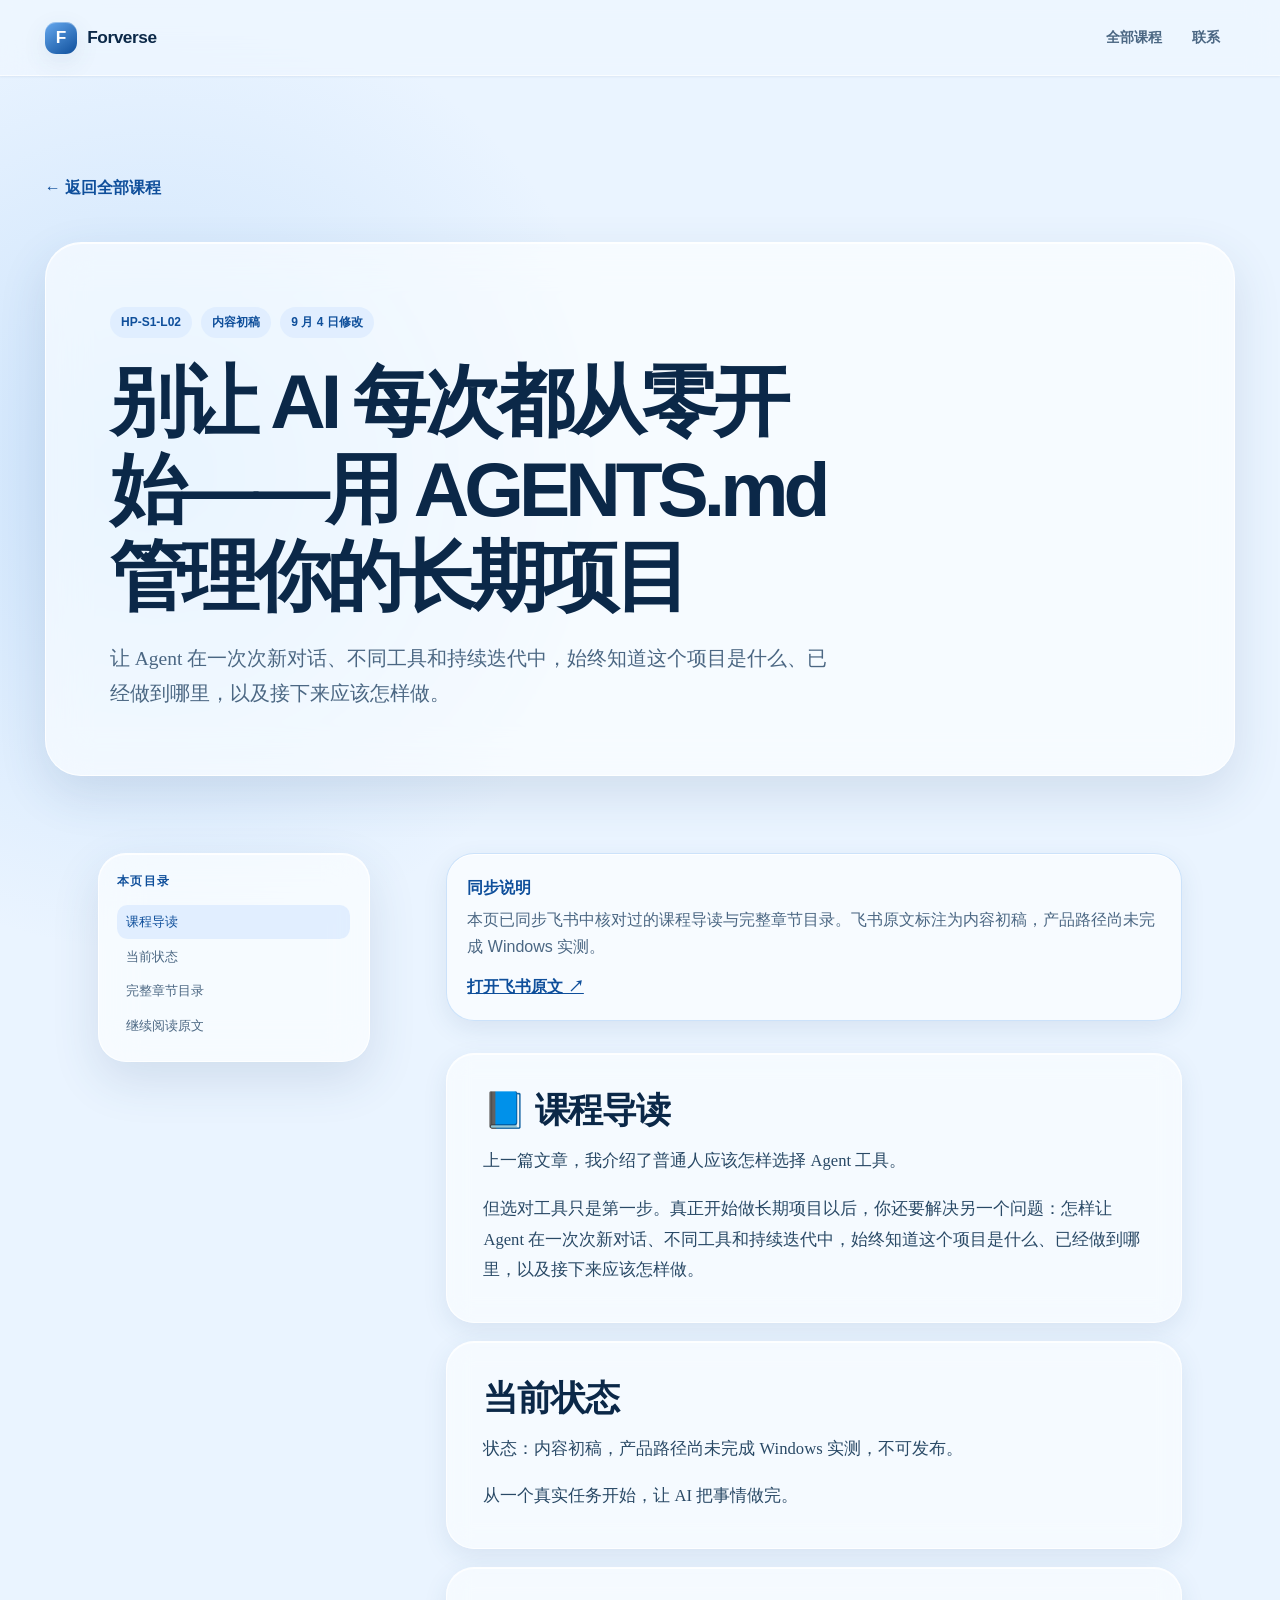
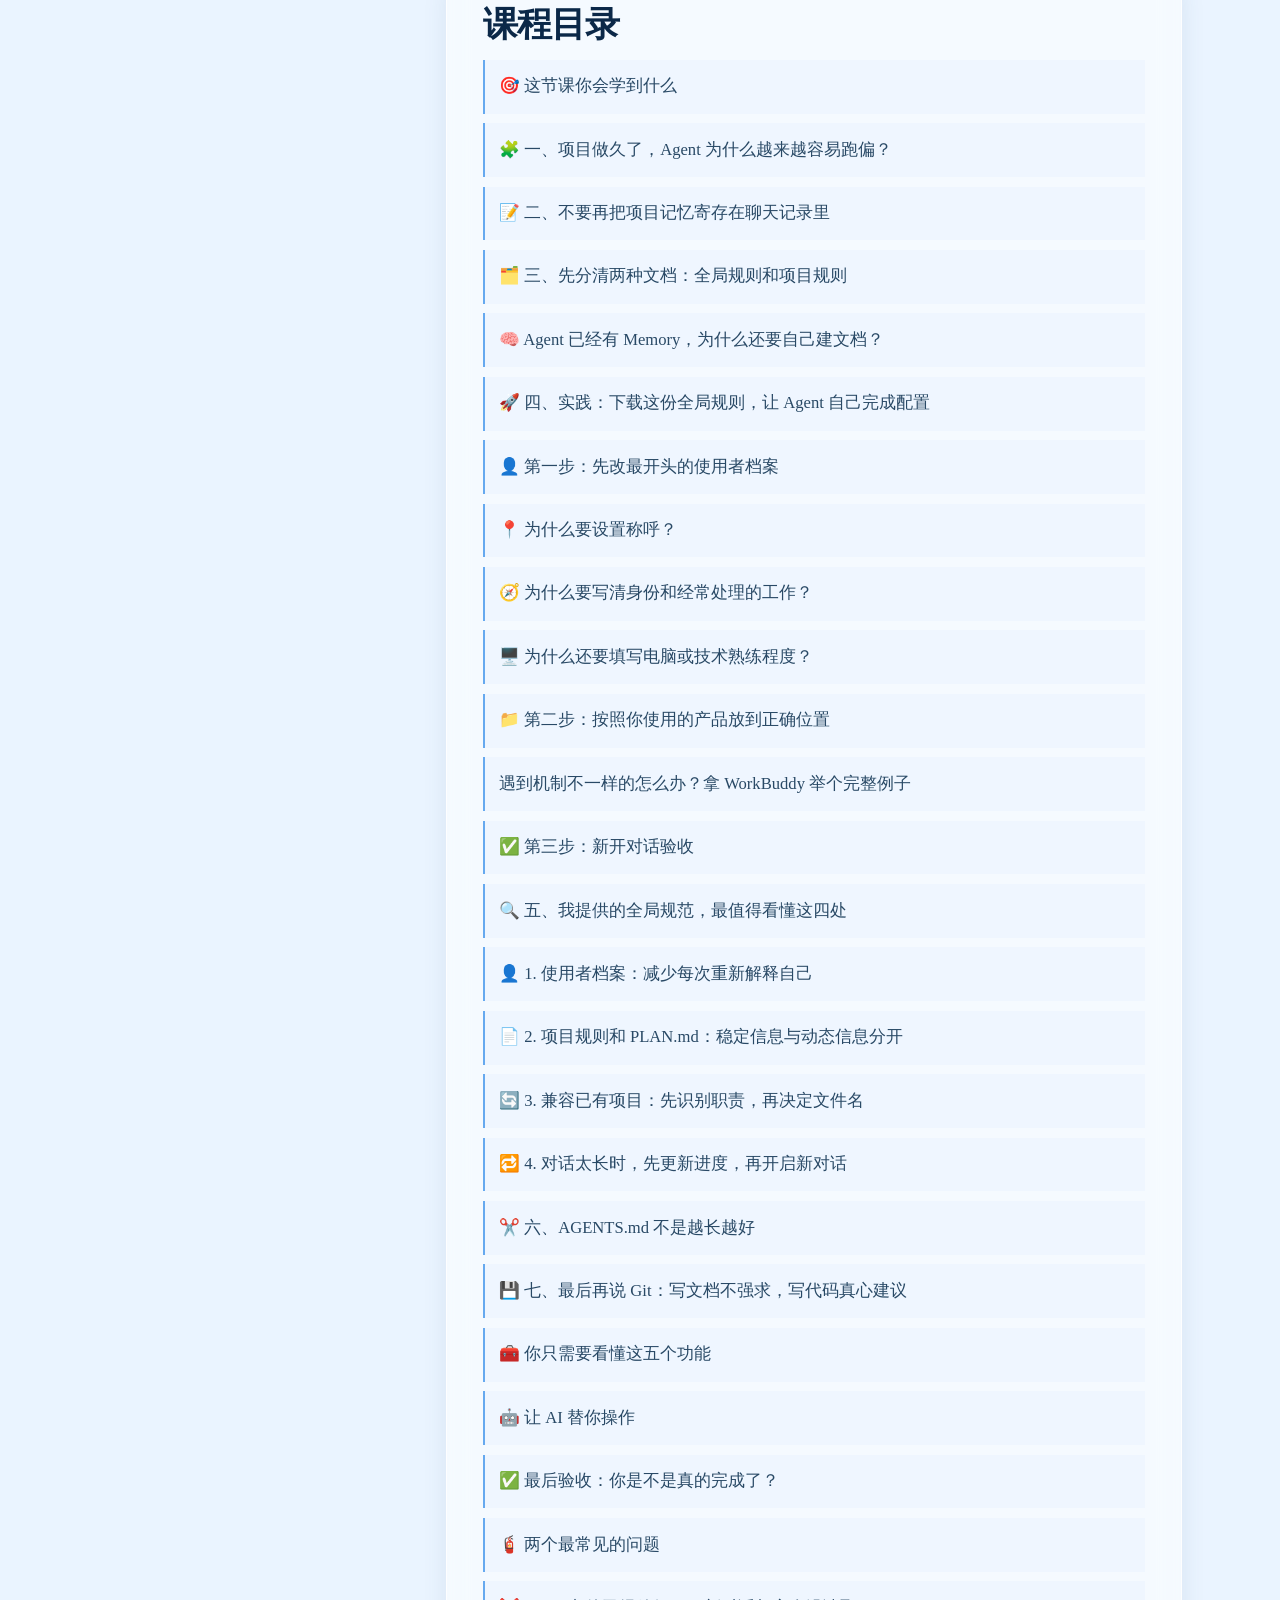
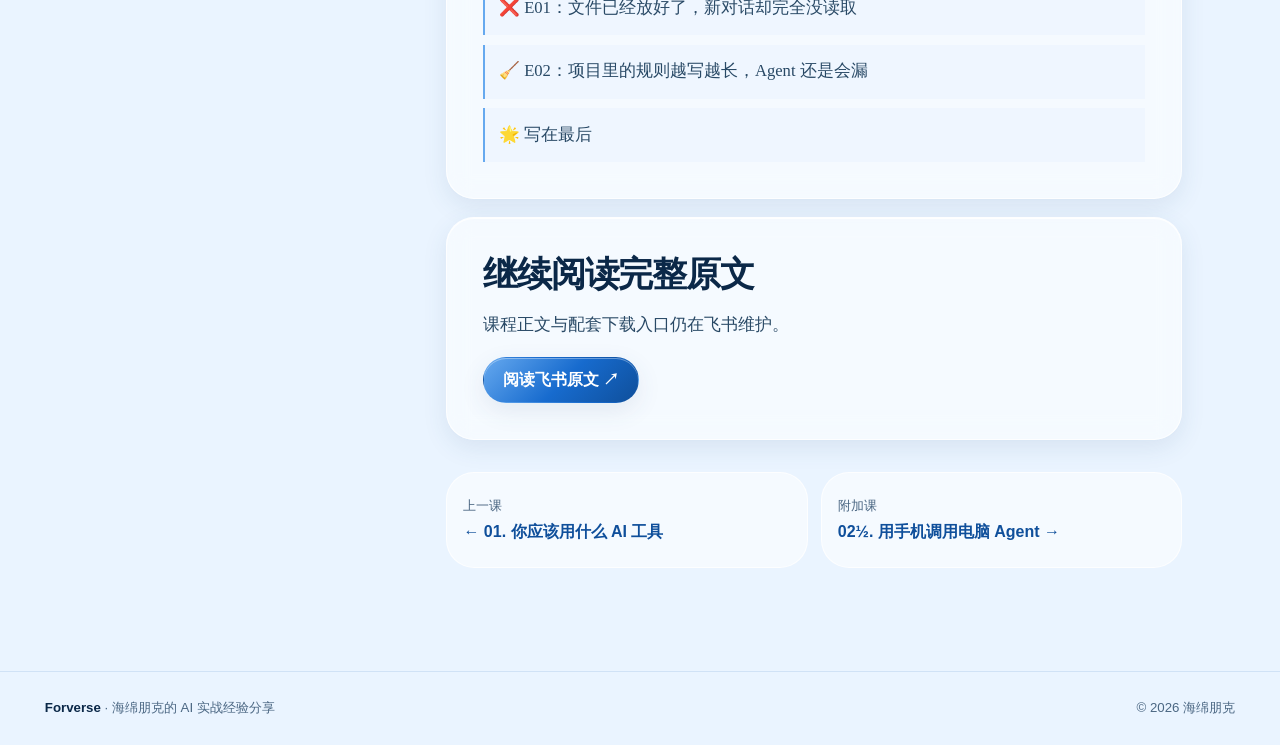
==== courses/agents-md-project-memory/index.html @ 3b6a7746 "feat: 同步课程封面与第03课完整正文" ====
<!doctype html>
<html lang="zh-CN">
  <head>
    <meta charset="UTF-8" />
    <meta name="viewport" content="width=device-width, initial-scale=1" />
    <meta name="theme-color" content="#eaf4ff" />
    <meta name="description" content="别让 AI 每次都从零开始——用 AGENTS.md 管理你的长期项目。" />
    <title>02. 用 AGENTS.md 管理长期项目｜Forverse</title>
    <link rel="icon" href="../../favicon.svg" type="image/svg+xml" />
    <link rel="stylesheet" href="../../css/style.css" />
    <script src="../../js/course.js" defer></script>
  </head>
  <body class="course-page">
    <a class="skip-link" href="#course-content">跳转到课程正文</a>
    <header class="site-header is-scrolled"><div class="container nav-shell"><a class="brand" href="../../#intro" aria-label="返回 Forverse 首页"><span class="brand-mark" aria-hidden="true">F</span><span>Forverse</span></a><nav aria-label="课程导航"><ul class="nav-list"><li><a href="../../#courses">全部课程</a></li><li><a href="../../#contact">联系</a></li></ul></nav></div></header>
    <main id="course-content">
      <header class="course-header"><div class="container"><a class="course-back" href="../../#courses">← 返回全部课程</a><div class="course-hero glass-surface"><div class="course-meta"><span>HP-S1-L02</span><span>内容初稿</span><span>9 月 4 日修改</span></div><h1>别让 AI 每次都从零开始——用 AGENTS.md 管理你的长期项目</h1><p>让 Agent 在一次次新对话、不同工具和持续迭代中，始终知道这个项目是什么、已经做到哪里，以及接下来应该怎样做。</p></div></div></header>
      <div class="container course-layout">
        <aside class="course-toc glass-surface" data-course-toc aria-label="本页目录"><p class="toc-label">本页目录</p><ol><li><a href="#overview">课程导读</a></li><li><a href="#status">当前状态</a></li><li><a href="#syllabus">完整章节目录</a></li><li><a href="#source">继续阅读原文</a></li></ol></aside>
        <article class="course-article">
          <details class="mobile-toc glass-surface" data-course-toc><summary>展开本页目录</summary><ol><li><a href="#overview">课程导读</a></li><li><a href="#status">当前状态</a></li><li><a href="#syllabus">完整章节目录</a></li><li><a href="#source">继续阅读原文</a></li></ol></details>
          <div class="sync-note"><strong>同步说明</strong><p>本页已同步飞书中核对过的课程导读与完整章节目录。飞书原文标注为内容初稿，产品路径尚未完成 Windows 实测。</p><a href="https://mcnj84082pxc.feishu.cn/wiki/SwZawpubzi7fAykvAiUc7e0Zn8g" target="_blank" rel="noopener noreferrer">打开飞书原文 ↗</a></div>
          <section class="course-section" id="overview" data-course-section><h2>📘 课程导读</h2><p>上一篇文章，我介绍了普通人应该怎样选择 Agent 工具。</p><p>但选对工具只是第一步。真正开始做长期项目以后，你还要解决另一个问题：怎样让 Agent 在一次次新对话、不同工具和持续迭代中，始终知道这个项目是什么、已经做到哪里，以及接下来应该怎样做。</p></section>
          <section class="course-section" id="status" data-course-section><h2>当前状态</h2><p>状态：内容初稿，产品路径尚未完成 Windows 实测，不可发布。</p><p>从一个真实任务开始，让 AI 把事情做完。</p></section>
          <section class="course-section" id="syllabus" data-course-section>
            <h2>课程目录</h2>
            <ol class="lesson-syllabus">
              <li>🎯 这节课你会学到什么</li><li>🧩 一、项目做久了，Agent 为什么越来越容易跑偏？</li><li>📝 二、不要再把项目记忆寄存在聊天记录里</li><li>🗂️ 三、先分清两种文档：全局规则和项目规则</li><li>🧠 Agent 已经有 Memory，为什么还要自己建文档？</li><li>🚀 四、实践：下载这份全局规则，让 Agent 自己完成配置</li><li>👤 第一步：先改最开头的使用者档案</li><li>📍 为什么要设置称呼？</li><li>🧭 为什么要写清身份和经常处理的工作？</li><li>🖥️ 为什么还要填写电脑或技术熟练程度？</li><li>📁 第二步：按照你使用的产品放到正确位置</li><li>遇到机制不一样的怎么办？拿 WorkBuddy 举个完整例子</li><li>✅ 第三步：新开对话验收</li><li>🔍 五、我提供的全局规范，最值得看懂这四处</li><li>👤 1. 使用者档案：减少每次重新解释自己</li><li>📄 2. 项目规则和 PLAN.md：稳定信息与动态信息分开</li><li>🔄 3. 兼容已有项目：先识别职责，再决定文件名</li><li>🔁 4. 对话太长时，先更新进度，再开启新对话</li><li>✂️ 六、AGENTS.md 不是越长越好</li><li>💾 七、最后再说 Git：写文档不强求，写代码真心建议</li><li>🧰 你只需要看懂这五个功能</li><li>🤖 让 AI 替你操作</li><li>✅ 最后验收：你是不是真的完成了？</li><li>🧯 两个最常见的问题</li><li>❌ E01：文件已经放好了，新对话却完全没读取</li><li>🧹 E02：项目里的规则越写越长，Agent 还是会漏</li><li>🌟 写在最后</li>
            </ol>
          </section>
          <section class="course-section" id="source" data-course-section><h2>继续阅读完整原文</h2><p>课程正文与配套下载入口仍在飞书维护。</p><a class="button button-primary" href="https://mcnj84082pxc.feishu.cn/wiki/SwZawpubzi7fAykvAiUc7e0Zn8g" target="_blank" rel="noopener noreferrer">阅读飞书原文 ↗</a></section>
          <nav class="course-navigation" aria-label="前后课程"><a href="../ai-tool-selection/"><small>上一课</small><strong>← 01. 你应该用什么 AI 工具</strong></a><a href="../mobile-agent-remote/"><small>附加课</small><strong>02½. 用手机调用电脑 Agent →</strong></a></nav>
        </article>
      </div>
    </main>
    <footer class="site-footer"><div class="container footer-layout"><p><strong>Forverse</strong> · 海绵朋克的 AI 实战经验分享</p><p>© <span data-current-year>2026</span> 海绵朋克</p></div></footer>
  </body>
</html>
---- css/style.css ----
:root {
  --primary: #176bce;
  --primary-light: #66a9ef;
  --primary-dark: #0f4f9b;
  --primary-darker: #082d5a;
  --primary-soft: #dcebff;
  --on-primary: #ffffff;
  --background: #eaf4ff;
  --background-deep: #d7eaff;
  --foreground: #0b2848;
  --foreground-muted: #4b6783;
  --foreground-soft: #7590aa;
  --border: rgba(74, 132, 190, 0.22);
  --glass: rgba(255, 255, 255, 0.62);
  --glass-strong: rgba(255, 255, 255, 0.82);
  --info: #176bce;
  --success: #167c64;
  --warning: #9a6300;
  --error: #b43d51;
  --shadow-color: 212deg 45% 35%;
  --shadow-xs: 0 1px 2px hsl(var(--shadow-color) / 0.08);
  --shadow-sm: 0 8px 24px hsl(var(--shadow-color) / 0.1);
  --shadow-md: 0 18px 48px hsl(var(--shadow-color) / 0.14);
  --shadow-lg: 0 32px 80px hsl(var(--shadow-color) / 0.18);
  --radius-sm: 0.75rem;
  --radius-md: 1.15rem;
  --radius-lg: 1.75rem;
  --radius-xl: 2.25rem;
  --radius-pill: 999px;
  --container: 75rem;
  --header-height: 4.75rem;
  --font-sans: "Source Han Sans SC", "Noto Sans CJK SC", "Microsoft YaHei", "PingFang SC", "Hiragino Sans GB", Arial, sans-serif;
  --font-serif: "Source Han Serif SC", "Noto Serif CJK SC", "Songti SC", SimSun, serif;
  --dur-xs: 120ms;
  --dur-sm: 200ms;
  --dur-md: 320ms;
  --dur-lg: 520ms;
  --ease-standard: cubic-bezier(0.2, 0, 0, 1);
  --ease-decelerate: cubic-bezier(0, 0, 0, 1);
  --ease-accelerate: cubic-bezier(0.3, 0, 1, 1);
  --spring-gentle: cubic-bezier(0.22, 1.08, 0.36, 1);
  --spring-soft: cubic-bezier(0.22, 1.2, 0.36, 1);
  --z-base: 0;
  --z-content: 10;
  --z-header: 50;
  --z-overlay: 90;
  --z-dialog: 100;
}

*,
*::before,
*::after {
  box-sizing: border-box;
}

html {
  scroll-behavior: smooth;
  scroll-padding-top: calc(var(--header-height) + 1rem);
}

body {
  min-width: 0;
  margin: 0;
  overflow-x: clip;
  background:
    linear-gradient(180deg, rgba(255, 255, 255, 0.6), transparent 24rem),
    var(--background);
  color: var(--foreground);
  font-family: var(--font-sans);
  font-size: 1rem;
  line-height: 1.7;
  text-rendering: optimizeLegibility;
}

button,
a {
  -webkit-tap-highlight-color: transparent;
}

button {
  color: inherit;
  font: inherit;
}

a {
  color: inherit;
}

img {
  display: block;
  max-width: 100%;
}

h1,
h2,
h3,
p,
ul {
  margin-top: 0;
}

h1,
h2,
h3 {
  line-height: 1.14;
  text-wrap: balance;
}

p {
  text-wrap: pretty;
}

[hidden] {
  display: none !important;
}

:focus-visible {
  outline: 3px solid var(--primary-light);
  outline-offset: 3px;
}

.container {
  width: min(calc(100% - clamp(2rem, 7vw, 6rem)), var(--container));
  margin-inline: auto;
}

.skip-link {
  position: fixed;
  z-index: 1000;
  top: 0.5rem;
  left: 0.5rem;
  padding: 0.7rem 1rem;
  border-radius: var(--radius-sm);
  background: var(--primary-darker);
  color: #fff;
  transform: translateY(-160%);
}

.skip-link:focus {
  transform: translateY(0);
}

.ambient {
  position: fixed;
  z-index: -1;
  width: 30rem;
  height: 30rem;
  border-radius: 50%;
  filter: blur(12px);
  pointer-events: none;
}

.ambient-left {
  top: 5rem;
  left: -18rem;
  background: rgba(99, 169, 239, 0.34);
}

.ambient-right {
  top: 42rem;
  right: -18rem;
  background: rgba(23, 107, 206, 0.2);
}

.glass-surface {
  border: 1px solid rgba(255, 255, 255, 0.82);
  background: var(--glass);
  box-shadow: var(--shadow-md), inset 0 1px 0 rgba(255, 255, 255, 0.88);
  -webkit-backdrop-filter: blur(20px) saturate(1.25);
  backdrop-filter: blur(20px) saturate(1.25);
}

.site-header {
  position: fixed;
  z-index: 50;
  inset: 0 0 auto;
  height: var(--header-height);
  transition: background-color var(--dur-sm) var(--ease-standard);
}

.nav-shell {
  display: flex;
  height: 100%;
  align-items: center;
  justify-content: space-between;
  gap: 1rem;
}

.site-header.is-scrolled {
  border-bottom: 1px solid rgba(255, 255, 255, 0.68);
  background: rgba(239, 247, 255, 0.78);
  box-shadow: var(--shadow-xs);
  -webkit-backdrop-filter: blur(16px) saturate(1.2);
  backdrop-filter: blur(16px) saturate(1.2);
}

.brand {
  display: inline-flex;
  min-height: 44px;
  align-items: center;
  gap: 0.65rem;
  font-size: 1.08rem;
  font-weight: 760;
  letter-spacing: -0.025em;
  text-decoration: none;
}

.brand-mark {
  display: grid;
  width: 2rem;
  height: 2rem;
  place-items: center;
  border-radius: 0.7rem;
  background: linear-gradient(145deg, var(--primary-light), var(--primary-dark));
  color: white;
  box-shadow: var(--shadow-sm), inset 0 1px 0 rgba(255, 255, 255, 0.38);
}

.nav-list {
  display: flex;
  margin: 0;
  padding: 0;
  gap: 0.2rem;
  list-style: none;
}

.nav-list a {
  display: grid;
  min-width: 3.6rem;
  min-height: 44px;
  padding-inline: 0.75rem;
  place-items: center;
  border-radius: var(--radius-pill);
  color: var(--foreground-muted);
  font-size: 0.9rem;
  font-weight: 650;
  text-decoration: none;
  transition: color var(--dur-sm), background-color var(--dur-sm);
}

.nav-list a:hover,
.nav-list a.is-active {
  background: rgba(255, 255, 255, 0.72);
  color: var(--primary-dark);
}

.section-anchor {
  scroll-margin-top: calc(var(--header-height) + 1rem);
}

.intro {
  padding: calc(var(--header-height) + clamp(1.25rem, 3vw, 2.5rem)) 0 clamp(2.25rem, 4vw, 3rem);
}

.intro-shell {
  position: relative;
  display: grid;
  min-height: clamp(24rem, 42vw, 30rem);
  padding: clamp(1.6rem, 5vw, 4.5rem);
  grid-template-columns: minmax(0, 1.45fr) minmax(14rem, 0.55fr);
  align-items: center;
  gap: clamp(2rem, 5vw, 5rem);
  overflow: hidden;
  border-radius: var(--radius-xl);
  animation: surface-enter var(--dur-lg) var(--ease-decelerate) both;
}

.intro-shell::before {
  position: absolute;
  width: 22rem;
  height: 22rem;
  border-radius: 50%;
  background: radial-gradient(circle, rgba(102, 169, 239, 0.26), transparent 66%);
  content: "";
  inset: -8rem -8rem auto auto;
  pointer-events: none;
}

.intro-copy {
  position: relative;
  z-index: 1;
  max-width: 53rem;
}

.eyebrow,
.section-kicker,
.state-label,
.dialog-toolbar p {
  margin-bottom: 0.8rem;
  color: var(--primary-dark);
  font-size: 0.75rem;
  font-weight: 760;
  letter-spacing: 0.13em;
}

.intro h1 {
  max-width: 17ch;
  margin-bottom: 1.25rem;
  font-size: clamp(2.35rem, 4.8vw, 4.6rem);
  font-weight: 760;
  letter-spacing: -0.065em;
}

.intro-lead {
  max-width: 42rem;
  margin-bottom: 1.8rem;
  color: var(--foreground-muted);
  font-size: clamp(1.05rem, 1.8vw, 1.26rem);
}

.intro-actions {
  display: flex;
  flex-wrap: wrap;
  gap: 0.75rem;
}

.button {
  display: inline-flex;
  min-width: 44px;
  min-height: 46px;
  padding: 0.72rem 1.15rem;
  align-items: center;
  justify-content: center;
  gap: 0.4rem;
  border: 1px solid transparent;
  border-radius: var(--radius-pill);
  cursor: pointer;
  font-weight: 720;
  line-height: 1.3;
  text-align: center;
  text-decoration: none;
  transition:
    transform var(--dur-xs) var(--ease-standard),
    box-shadow var(--dur-sm) var(--ease-standard),
    background-color var(--dur-sm) var(--ease-standard);
}

.button-primary {
  background: linear-gradient(135deg, var(--primary-light), var(--primary) 52%, var(--primary-dark));
  color: var(--on-primary);
  box-shadow: var(--shadow-sm), inset 0 1px 0 rgba(255, 255, 255, 0.35);
}

.button-primary:hover {
  box-shadow: var(--shadow-md), inset 0 1px 0 rgba(255, 255, 255, 0.35);
  transform: translateY(-2px);
}

.button-quiet {
  border-color: rgba(255, 255, 255, 0.9);
  background: rgba(255, 255, 255, 0.54);
  box-shadow: var(--shadow-xs), inset 0 1px 0 #fff;
}

.button-quiet:hover {
  background: rgba(255, 255, 255, 0.82);
  transform: translateY(-1px);
}

.button:active,
.contact-card:active,
.text-link:active {
  transform: scale(0.975);
}

.intro-signal {
  position: relative;
  aspect-ratio: 1;
  width: min(100%, 18rem);
  justify-self: center;
}

.signal-ring {
  position: absolute;
  inset: 10%;
  border: 1px solid rgba(23, 107, 206, 0.28);
  border-radius: 50%;
  box-shadow:
    0 0 0 2.4rem rgba(102, 169, 239, 0.06),
    0 0 0 5rem rgba(102, 169, 239, 0.04);
}

.signal-line {
  position: absolute;
  top: 50%;
  left: 8%;
  width: 78%;
  height: 4px;
  border-radius: 2px;
  background: linear-gradient(90deg, transparent, var(--primary-light), var(--primary-dark));
  transform-origin: right;
  animation: signal-breathe 3s var(--ease-standard) infinite;
}

.signal-line::after {
  position: absolute;
  right: -0.1rem;
  bottom: -0.42rem;
  width: 0.85rem;
  height: 0.85rem;
  border-top: 4px solid var(--primary-dark);
  border-right: 4px solid var(--primary-dark);
  content: "";
  transform: rotate(45deg);
}

.signal-dot {
  position: absolute;
  top: calc(50% - 0.42rem);
  left: 21%;
  width: 0.85rem;
  height: 0.85rem;
  border: 3px solid white;
  border-radius: 50%;
  background: var(--primary);
  box-shadow: var(--shadow-sm);
}

.signal-word {
  position: absolute;
  right: 8%;
  bottom: 26%;
  color: var(--primary-dark);
  font-size: 0.7rem;
  font-weight: 800;
  letter-spacing: 0.18em;
}

.courses {
  min-height: 76svh;
  padding: clamp(4.5rem, 9vw, 8rem) 0;
  border-block: 1px solid rgba(91, 147, 202, 0.18);
  background:
    radial-gradient(circle at 80% 16%, rgba(102, 169, 239, 0.2), transparent 25rem),
    linear-gradient(155deg, rgba(218, 235, 255, 0.7), rgba(245, 250, 255, 0.42));
}

.section-heading {
  display: grid;
  margin-bottom: clamp(2rem, 5vw, 4rem);
  grid-template-columns: minmax(12rem, 0.8fr) minmax(18rem, 1fr);
  align-items: end;
  gap: 2rem;
}

.section-heading h2,
.contact-heading h2 {
  margin-bottom: 0;
  font-size: clamp(2.5rem, 5vw, 4.75rem);
  letter-spacing: -0.06em;
}

.section-heading > p,
.contact-heading > p {
  max-width: 37rem;
  margin-bottom: 0.25rem;
  color: var(--foreground-muted);
  font-size: clamp(1rem, 1.5vw, 1.14rem);
}

.course-state {
  display: grid;
  min-height: 19rem;
  padding: clamp(1.5rem, 4vw, 3rem);
  grid-template-columns: 6rem minmax(0, 1fr) auto;
  align-items: center;
  gap: clamp(1.2rem, 4vw, 3rem);
  border-radius: var(--radius-xl);
}

.state-orbit {
  position: relative;
  display: grid;
  width: 5.6rem;
  height: 5.6rem;
  place-items: center;
  border: 1px solid rgba(23, 107, 206, 0.25);
  border-radius: 50%;
}

.state-orbit::before,
.state-orbit::after {
  position: absolute;
  border: 1px solid rgba(23, 107, 206, 0.14);
  border-radius: 50%;
  content: "";
}

.state-orbit::before {
  inset: 0.6rem;
}

.state-orbit::after {
  inset: 1.2rem;
}

.state-orbit span {
  width: 0.8rem;
  height: 0.8rem;
  border: 3px solid white;
  border-radius: 50%;
  background: var(--primary);
  box-shadow: var(--shadow-sm);
  animation: orbit-pulse 2.2s var(--ease-standard) infinite;
}

.state-copy {
  max-width: 42rem;
}

.state-copy h3 {
  margin-bottom: 0.8rem;
  font-size: clamp(1.55rem, 3vw, 2.45rem);
  letter-spacing: -0.04em;
}

.state-copy > p:last-child {
  margin-bottom: 0;
  color: var(--foreground-muted);
}

.text-link {
  display: inline-flex;
  min-height: 44px;
  padding: 0.5rem;
  align-items: center;
  color: var(--primary-dark);
  font-weight: 760;
  text-underline-offset: 0.3rem;
  transition: transform var(--dur-xs), color var(--dur-sm);
}

.text-link:hover {
  color: var(--primary);
}

.course-preview {
  display: flex;
  margin-top: 1.4rem;
  padding: 0.8rem 1rem;
  align-items: center;
  justify-content: space-between;
  gap: 1rem;
  color: var(--foreground-muted);
  font-size: 0.83rem;
}

.course-grid {
  display: grid;
  grid-template-columns: repeat(2, minmax(0, 1fr));
  gap: 1rem;
}

.course-card {
  min-width: 0;
  animation: surface-enter var(--dur-lg) var(--ease-decelerate) both;
  animation-delay: calc(var(--i, 0) * 45ms);
}

.course-card > a {
  display: flex;
  min-height: 22rem;
  flex-direction: column;
  overflow: hidden;
  border: 1px solid rgba(255, 255, 255, 0.84);
  border-radius: var(--radius-xl);
  background:
    linear-gradient(145deg, rgba(255, 255, 255, 0.76), rgba(229, 241, 255, 0.5)),
    var(--glass);
  box-shadow: var(--shadow-sm), inset 0 1px 0 rgba(255, 255, 255, 0.92);
  text-decoration: none;
  transition:
    transform var(--dur-sm) var(--ease-standard),
    box-shadow var(--dur-sm) var(--ease-standard),
    border-color var(--dur-sm) var(--ease-standard);
  -webkit-backdrop-filter: blur(14px) saturate(1.2);
  backdrop-filter: blur(14px) saturate(1.2);
}

.course-card-cover {
  display: block;
  width: 100%;
  aspect-ratio: 1915 / 821;
  object-fit: cover;
  border-bottom: 1px solid rgba(102, 169, 239, 0.2);
}

.course-card-body {
  display: flex;
  min-height: 0;
  padding: clamp(1.15rem, 2.6vw, 1.75rem);
  flex: 1;
  flex-direction: column;
}

.course-card > a:hover {
  border-color: rgba(102, 169, 239, 0.52);
  box-shadow: var(--shadow-md), inset 0 1px 0 white;
  transform: translateY(-2px);
}

.course-card > a:active {
  transform: scale(0.985);
}

.course-card-extra > a {
  background:
    linear-gradient(145deg, rgba(233, 245, 255, 0.88), rgba(206, 230, 255, 0.6)),
    var(--glass);
}

.course-card-top {
  display: flex;
  margin-bottom: clamp(1.25rem, 3vw, 2rem);
  align-items: center;
  justify-content: space-between;
  gap: 0.75rem;
}

.course-number {
  color: var(--primary);
  font-size: 0.85rem;
  font-weight: 800;
  letter-spacing: 0.12em;
}

.course-status {
  padding: 0.32rem 0.7rem;
  border: 1px solid rgba(23, 107, 206, 0.16);
  border-radius: var(--radius-pill);
  background: rgba(220, 235, 255, 0.66);
  color: var(--primary-dark);
  font-size: 0.72rem;
  font-weight: 720;
}

.course-status-draft {
  border-color: rgba(154, 99, 0, 0.2);
  background: rgba(255, 240, 204, 0.72);
  color: #79500b;
}

.course-card h3 {
  max-width: 22ch;
  margin-bottom: 1rem;
  font-size: clamp(1.55rem, 3vw, 2.35rem);
  letter-spacing: -0.045em;
}

.course-card p {
  max-width: 42rem;
  margin-bottom: 2rem;
  color: var(--foreground-muted);
}

.course-action {
  display: flex;
  margin-top: auto;
  align-items: center;
  justify-content: space-between;
  color: var(--primary-dark);
  font-weight: 760;
}

.course-source {
  display: flex;
  margin-top: 1.25rem;
  padding-inline: 0.5rem;
  align-items: center;
  justify-content: space-between;
  gap: 1rem;
}

.course-source p {
  margin: 0;
  color: var(--foreground-muted);
  font-size: 0.88rem;
}

.course-page {
  background:
    radial-gradient(circle at 12% 12%, rgba(102, 169, 239, 0.24), transparent 30rem),
    var(--background);
}

.course-page .site-header {
  position: sticky;
}

.course-header {
  padding: clamp(2.75rem, 7vw, 6rem) 0 clamp(2.5rem, 6vw, 5rem);
}

.course-back {
  display: inline-flex;
  min-height: 44px;
  margin-bottom: 2rem;
  align-items: center;
  color: var(--primary-dark);
  font-weight: 720;
  text-decoration: none;
}

.course-hero {
  padding: clamp(1.5rem, 5vw, 4rem);
  border-radius: var(--radius-xl);
}

.course-meta {
  display: flex;
  margin-bottom: 1.25rem;
  flex-wrap: wrap;
  gap: 0.55rem;
}

.course-meta span {
  padding: 0.35rem 0.7rem;
  border-radius: var(--radius-pill);
  background: rgba(220, 235, 255, 0.72);
  color: var(--primary-dark);
  font-size: 0.75rem;
  font-weight: 720;
}

.course-hero h1 {
  max-width: 19ch;
  margin-bottom: 1.25rem;
  font-size: clamp(2.35rem, 6vw, 5.2rem);
  letter-spacing: -0.065em;
}

.course-hero > p {
  max-width: 45rem;
  margin-bottom: 0;
  color: var(--foreground-muted);
  font-family: var(--font-serif);
  font-size: clamp(1.05rem, 1.8vw, 1.22rem);
  line-height: 1.8;
}

.course-layout {
  display: grid;
  padding-bottom: clamp(4rem, 8vw, 8rem);
  grid-template-columns: minmax(13rem, 17rem) minmax(0, 46rem);
  justify-content: center;
  gap: clamp(2rem, 6vw, 5rem);
}

.course-toc {
  position: sticky;
  top: calc(var(--header-height) + 1.5rem);
  align-self: start;
  max-height: calc(100svh - var(--header-height) - 3rem);
  padding: 1.15rem;
  overflow-y: auto;
  border-radius: var(--radius-lg);
}

.toc-label {
  margin-bottom: 0.8rem;
  color: var(--primary-dark);
  font-size: 0.72rem;
  font-weight: 800;
  letter-spacing: 0.12em;
}

.course-toc ol,
.mobile-toc ol {
  margin: 0;
  padding: 0;
  list-style: none;
}

.course-toc a,
.mobile-toc a {
  display: block;
  padding: 0.48rem 0.55rem;
  border-radius: 0.65rem;
  color: var(--foreground-muted);
  font-size: 0.83rem;
  line-height: 1.45;
  text-decoration: none;
}

.course-toc a:hover,
.course-toc a.is-active,
.mobile-toc a:hover {
  background: rgba(220, 235, 255, 0.78);
  color: var(--primary-dark);
}

.course-toc .toc-level-h3 a,
.mobile-toc .toc-level-h3 a {
  padding-left: 1.35rem;
  font-size: 0.78rem;
}

.course-article {
  min-width: 0;
}

.mobile-toc {
  display: none;
  margin-bottom: 1.5rem;
  border-radius: var(--radius-lg);
}

.mobile-toc summary {
  min-height: 44px;
  padding: 0.9rem 1rem;
  cursor: pointer;
  color: var(--primary-dark);
  font-weight: 760;
}

.mobile-toc ol {
  max-height: 55svh;
  padding: 0 0.75rem 0.9rem;
  overflow-y: auto;
}

.sync-note {
  margin-bottom: 2rem;
  padding: 1.25rem;
  border: 1px solid rgba(102, 169, 239, 0.3);
  border-radius: var(--radius-lg);
  background: rgba(255, 255, 255, 0.62);
  box-shadow: var(--shadow-sm), inset 0 1px 0 white;
}

.sync-note strong {
  display: block;
  margin-bottom: 0.3rem;
  color: var(--primary-dark);
}

.sync-note p {
  margin-bottom: 0.8rem;
  color: var(--foreground-muted);
}

.sync-note a {
  color: var(--primary-dark);
  font-weight: 760;
}

.course-section {
  margin-bottom: 1.1rem;
  padding: clamp(1.25rem, 3.5vw, 2.25rem);
  scroll-margin-top: calc(var(--header-height) + 1.5rem);
  border: 1px solid rgba(255, 255, 255, 0.8);
  border-radius: var(--radius-lg);
  background: rgba(255, 255, 255, 0.56);
  box-shadow: var(--shadow-sm), inset 0 1px 0 rgba(255, 255, 255, 0.9);
  -webkit-backdrop-filter: blur(12px) saturate(1.16);
  backdrop-filter: blur(12px) saturate(1.16);
}

.course-section h2 {
  margin-bottom: 1rem;
  font-size: clamp(1.55rem, 3vw, 2.2rem);
  letter-spacing: -0.035em;
}

.course-section [data-toc-heading] {
  scroll-margin-top: calc(var(--header-height) + 1.5rem);
}

.course-section p,
.course-section li {
  color: #294966;
  font-family: var(--font-serif);
  font-size: 1.04rem;
  line-height: 1.85;
}

.course-section p:last-child,
.course-section ul:last-child,
.course-section ol:last-child,
.course-section blockquote:last-child,
.course-section pre:last-child {
  margin-bottom: 0;
}

.course-section h3 {
  margin: 2rem 0 0.85rem;
  color: var(--primary-dark);
  font-size: clamp(1.22rem, 2.4vw, 1.55rem);
  letter-spacing: -0.02em;
}

.course-section a:not(.button) {
  color: var(--primary-dark);
  font-weight: 700;
  text-underline-offset: 0.18em;
}

.course-callout {
  display: grid;
  margin: 1.4rem 0;
  padding: 1rem 1.1rem;
  grid-template-columns: auto minmax(0, 1fr);
  gap: 0.75rem;
  border: 1px solid rgba(102, 169, 239, 0.3);
  border-radius: var(--radius-md);
  background: rgba(234, 244, 255, 0.72);
}

.course-callout > span {
  font-size: 1.25rem;
  line-height: 1.55;
}

.course-callout > div > :last-child {
  margin-bottom: 0;
}

.course-section blockquote {
  margin: 1.4rem 0;
  padding: 0.85rem 1.1rem;
  border-left: 3px solid var(--primary-light);
  background: rgba(234, 244, 255, 0.5);
}

.course-section blockquote p {
  margin: 0;
  color: var(--primary-dark);
  font-weight: 700;
}

.course-section pre {
  max-width: 100%;
  margin: 1.4rem 0;
  padding: 1rem;
  overflow-x: auto;
  border: 1px solid rgba(102, 169, 239, 0.28);
  border-radius: var(--radius-md);
  background: #0d2b4b;
  color: #f4f9ff;
  font-size: 0.9rem;
  line-height: 1.65;
}

.course-section :not(pre) > code {
  padding: 0.12em 0.35em;
  border-radius: 0.35rem;
  background: rgba(23, 107, 206, 0.1);
  color: var(--primary-dark);
  font-size: 0.9em;
}

.course-figure {
  margin: 1.6rem 0;
}

.course-figure img {
  display: block;
  width: 100%;
  height: auto;
  border-radius: var(--radius-md);
  box-shadow: var(--shadow-sm);
}

.course-figure figcaption {
  margin-top: 0.65rem;
  color: var(--foreground-muted);
  font-size: 0.82rem;
  text-align: center;
}

.course-actions {
  display: flex;
  margin: 1rem 0 1.4rem;
  flex-wrap: wrap;
  gap: 0.65rem;
}

.course-checklist {
  padding-left: 0;
  list-style: none;
}

.course-checklist li {
  display: grid;
  grid-template-columns: auto minmax(0, 1fr);
  gap: 0.65rem;
}

.course-checklist input {
  width: 1rem;
  height: 1rem;
  margin-top: 0.48rem;
  accent-color: var(--primary);
}

.lesson-syllabus {
  display: grid;
  margin: 0;
  padding: 0;
  gap: 0.6rem;
  list-style: none;
}

.lesson-syllabus li {
  padding: 0.72rem 0.85rem;
  border-left: 2px solid var(--primary-light);
  background: rgba(234, 244, 255, 0.62);
}

.course-navigation {
  display: grid;
  margin-top: 2rem;
  grid-template-columns: repeat(2, minmax(0, 1fr));
  gap: 0.8rem;
}

.course-navigation a {
  display: flex;
  min-height: 6rem;
  padding: 1rem;
  flex-direction: column;
  justify-content: center;
  border: 1px solid rgba(255, 255, 255, 0.8);
  border-radius: var(--radius-lg);
  background: rgba(255, 255, 255, 0.52);
  text-decoration: none;
}

.course-navigation small {
  color: var(--foreground-muted);
}

.course-navigation strong {
  color: var(--primary-dark);
}

.course-preview p {
  margin: 0;
}

.preview-steps {
  display: flex;
  align-items: center;
  gap: 0.65rem;
}

.preview-steps span {
  white-space: nowrap;
}

.preview-steps b {
  margin-right: 0.2rem;
  color: var(--primary-dark);
  font-size: 0.68rem;
}

.contact {
  padding: clamp(3.5rem, 7vw, 5.5rem) 0;
}

.contact-heading {
  display: flex;
  margin-bottom: 1.8rem;
  align-items: end;
  justify-content: space-between;
  gap: 2rem;
}

.contact-heading h2 {
  font-size: clamp(2rem, 4vw, 3.5rem);
}

.contact-grid {
  display: grid;
  grid-template-columns: repeat(4, minmax(0, 1fr));
  gap: 0.75rem;
}

.contact-card {
  position: relative;
  display: grid;
  min-width: 0;
  min-height: 9rem;
  padding: 1.1rem;
  grid-template-columns: 1fr auto;
  align-content: space-between;
  gap: 0.25rem;
  border: 1px solid rgba(255, 255, 255, 0.82);
  border-radius: var(--radius-lg);
  background: rgba(255, 255, 255, 0.52);
  box-shadow: var(--shadow-sm), inset 0 1px 0 rgba(255, 255, 255, 0.9);
  cursor: pointer;
  font: inherit;
  text-align: left;
  text-decoration: none;
  animation: surface-enter var(--dur-lg) var(--ease-decelerate) both;
  animation-delay: calc(var(--i, 0) * 45ms);
  transition:
    transform var(--dur-sm) var(--ease-standard),
    background-color var(--dur-sm) var(--ease-standard),
    box-shadow var(--dur-sm) var(--ease-standard);
  -webkit-backdrop-filter: blur(12px) saturate(1.18);
  backdrop-filter: blur(12px) saturate(1.18);
}

.contact-card:nth-child(1) {
  --i: 1;
}

.contact-card:nth-child(2) {
  --i: 2;
}

.contact-card:nth-child(3) {
  --i: 3;
}

.contact-card:nth-child(4) {
  --i: 4;
}

.contact-card:hover {
  background: rgba(255, 255, 255, 0.8);
  box-shadow: var(--shadow-md), inset 0 1px 0 white;
  transform: translateY(-2px);
}

.contact-index {
  color: var(--primary);
  font-size: 0.72rem;
  font-weight: 760;
}

.contact-name {
  grid-column: 1 / -1;
  font-size: 1.15rem;
  font-weight: 760;
}

.contact-note {
  overflow: hidden;
  color: var(--foreground-muted);
  font-size: 0.82rem;
  text-overflow: ellipsis;
  white-space: nowrap;
}

.contact-arrow {
  color: var(--primary-dark);
}

.noscript-links {
  display: flex;
  margin-top: 1rem;
  gap: 1rem;
  font-size: 0.9rem;
}

.site-footer {
  padding: 1.6rem 0;
  border-top: 1px solid rgba(91, 147, 202, 0.18);
  color: var(--foreground-muted);
  font-size: 0.83rem;
}

.footer-layout {
  display: flex;
  align-items: center;
  justify-content: space-between;
  gap: 1rem;
}

.footer-layout p {
  margin: 0;
}

.footer-layout strong {
  color: var(--foreground);
}

.dialog-layer {
  position: fixed;
  z-index: 100;
  inset: 0;
  display: grid;
  padding: clamp(0.75rem, 3vw, 2rem);
  place-items: center;
  pointer-events: none;
}

.dialog-backdrop {
  position: absolute;
  inset: 0;
  width: 100%;
  height: 100%;
  padding: 0;
  border: 0;
  background: rgba(9, 36, 67, 0.26);
  cursor: default;
  opacity: 0;
  pointer-events: auto;
  transition: opacity var(--dur-md) var(--ease-standard);
  -webkit-backdrop-filter: blur(10px) saturate(0.82);
  backdrop-filter: blur(10px) saturate(0.82);
}

.dialog-panel {
  position: relative;
  display: flex;
  width: min(100%, 47rem);
  max-height: min(82svh, 50rem);
  flex-direction: column;
  overflow: hidden;
  border-radius: clamp(1.35rem, 4vw, 2.25rem);
  opacity: 0;
  pointer-events: auto;
  transform: translateY(1.25rem) scale(0.985);
  transition:
    opacity var(--dur-md) var(--ease-decelerate),
    transform var(--dur-md) var(--spring-soft);
}

.dialog-layer.is-open .dialog-backdrop,
.dialog-layer.is-open .dialog-panel {
  opacity: 1;
}

.dialog-layer.is-open .dialog-panel {
  transform: translateY(0) scale(1);
}

.dialog-toolbar {
  display: flex;
  padding: 1rem 1rem 0.8rem 1.35rem;
  align-items: center;
  justify-content: space-between;
  border-bottom: 1px solid var(--border);
}

.dialog-toolbar p {
  margin: 0;
}

.icon-button {
  display: grid;
  width: 44px;
  height: 44px;
  padding: 0;
  place-items: center;
  border: 1px solid rgba(255, 255, 255, 0.85);
  border-radius: 50%;
  background: rgba(255, 255, 255, 0.58);
  cursor: pointer;
  font-size: 1.55rem;
  line-height: 1;
}

.dialog-scroll {
  padding: clamp(1.3rem, 4vw, 3rem);
  overflow-y: auto;
  overscroll-behavior: contain;
  scrollbar-gutter: stable;
}

.dialog-kicker {
  margin-bottom: 0.8rem;
  color: var(--primary-dark);
  font-weight: 760;
}

.dialog-scroll h2,
.qr-content h2 {
  margin-bottom: 1.4rem;
  font-size: clamp(2rem, 5vw, 3.5rem);
  letter-spacing: -0.055em;
}

.dialog-scroll > p:not(.dialog-kicker) {
  color: var(--foreground-muted);
  font-family: var(--font-serif);
  font-size: 1.06rem;
  line-height: 1.9;
}

.dialog-principle {
  display: grid;
  margin: 1.6rem 0;
  padding: 1.2rem;
  border-left: 3px solid var(--primary);
  border-radius: 0 var(--radius-md) var(--radius-md) 0;
  background: rgba(220, 235, 255, 0.62);
  gap: 0.35rem;
}

.dialog-principle span {
  color: var(--primary-dark);
  font-size: 0.72rem;
  font-weight: 760;
  letter-spacing: 0.08em;
}

.dialog-panel-qr {
  width: min(100%, 29rem);
}

.qr-content {
  display: grid;
  padding: clamp(1.25rem, 4vw, 2.5rem);
  justify-items: center;
  text-align: center;
}

.qr-content h2 {
  margin-bottom: 1rem;
  font-size: clamp(1.7rem, 5vw, 2.5rem);
}

.qr-content img {
  width: min(100%, 19rem);
  max-height: 48svh;
  margin-bottom: 1rem;
  border: 0.65rem solid white;
  border-radius: var(--radius-md);
  background: white;
  box-shadow: var(--shadow-sm);
  object-fit: contain;
}

.qr-content > p:last-child {
  margin-bottom: 0;
  color: var(--foreground-muted);
}

.not-found-page {
  min-height: 100svh;
}

.not-found-main {
  display: grid;
  min-height: 100svh;
  padding-top: var(--header-height);
}

.not-found-layout {
  display: grid;
  padding-block: 4rem;
  grid-template-columns: minmax(13rem, 0.7fr) minmax(18rem, 1fr);
  align-items: center;
  gap: clamp(2rem, 8vw, 7rem);
}

.error-code {
  color: var(--primary-soft);
  font-size: clamp(8rem, 23vw, 18rem);
  font-weight: 800;
  letter-spacing: -0.1em;
  line-height: 0.8;
  text-shadow: var(--shadow-lg);
}

.not-found-copy h1 {
  margin-bottom: 1rem;
  font-size: clamp(2.3rem, 5vw, 4.6rem);
  letter-spacing: -0.06em;
}

.not-found-copy > p:not(.eyebrow) {
  max-width: 38rem;
  margin-bottom: 1.7rem;
  color: var(--foreground-muted);
}

@keyframes surface-enter {
  from {
    opacity: 0;
    transform: translateY(0.8rem);
  }
  to {
    opacity: 1;
    transform: translateY(0);
  }
}

@keyframes signal-breathe {
  0%,
  100% {
    opacity: 0.65;
    transform: scaleX(0.92);
  }
  50% {
    opacity: 1;
    transform: scaleX(1);
  }
}

@keyframes orbit-pulse {
  0%,
  100% {
    box-shadow: 0 0 0 0 rgba(23, 107, 206, 0.2), var(--shadow-sm);
  }
  50% {
    box-shadow: 0 0 0 0.75rem rgba(23, 107, 206, 0), var(--shadow-sm);
  }
}

@supports not ((backdrop-filter: blur(1px)) or (-webkit-backdrop-filter: blur(1px))) {
  .glass-surface,
  .contact-card,
  .site-header.is-scrolled {
    background: #f7fbff;
  }

  .dialog-backdrop {
    background: rgba(9, 36, 67, 0.58);
  }
}

@media (max-width: 64rem) {
  .intro-shell {
    grid-template-columns: minmax(0, 1fr) 12rem;
  }

  .course-state {
    grid-template-columns: 5rem minmax(0, 1fr);
  }

  .course-state .text-link {
    grid-column: 2;
    justify-self: start;
  }

  .contact-grid {
    grid-template-columns: repeat(2, minmax(0, 1fr));
  }

  .course-layout {
    grid-template-columns: minmax(12rem, 15rem) minmax(0, 1fr);
  }
}

@media (max-width: 1024px) {
  .course-state {
    column-gap: 2rem;
  }
}

@media (max-width: 48rem) {
  :root {
    --header-height: 4.25rem;
  }

  .intro-shell {
    min-height: auto;
    grid-template-columns: 1fr;
  }

  .intro-signal {
    display: none;
  }

  .section-heading {
    grid-template-columns: 1fr;
    align-items: start;
    gap: 1rem;
  }

  .course-state {
    min-height: auto;
    grid-template-columns: 1fr;
  }

  .course-grid {
    grid-template-columns: 1fr;
  }

  .course-card > a {
    min-height: 19rem;
  }

  .course-source {
    align-items: flex-start;
    flex-direction: column;
  }

  .course-layout {
    display: block;
  }

  .course-toc {
    display: none;
  }

  .mobile-toc {
    display: block;
  }

  .course-state .text-link {
    grid-column: auto;
  }

  .state-orbit {
    width: 4.5rem;
    height: 4.5rem;
  }

  .course-preview {
    align-items: flex-start;
    flex-direction: column;
  }

  .contact-heading {
    align-items: flex-start;
    flex-direction: column;
    gap: 0.65rem;
  }

  .footer-layout {
    align-items: flex-start;
    flex-direction: column;
  }

  .not-found-layout {
    grid-template-columns: 1fr;
  }
}

@media (max-width: 768px) {
  .section-heading {
    row-gap: 1rem;
  }
}

@media (max-width: 32rem) {
  .container {
    width: min(calc(100% - 1.5rem), var(--container));
  }

  .brand {
    gap: 0.45rem;
    font-size: 0.96rem;
  }

  .brand-mark {
    width: 1.8rem;
    height: 1.8rem;
  }

  .nav-list a {
    min-width: 3rem;
    padding-inline: 0.42rem;
    font-size: 0.82rem;
  }

  .intro {
    padding-top: calc(var(--header-height) + 1rem);
  }

  .intro-shell {
    padding: 1.35rem;
    border-radius: var(--radius-lg);
  }

  .intro h1 {
    font-size: clamp(2rem, 11vw, 3rem);
  }

  .intro-actions {
    align-items: stretch;
    flex-direction: column;
  }

  .button {
    width: 100%;
  }

  .courses {
    padding-block: 4rem;
  }

  .course-state {
    padding: 1.25rem;
    border-radius: var(--radius-lg);
  }

  .preview-steps {
    width: 100%;
    align-items: stretch;
    flex-direction: column;
    gap: 0.35rem;
  }

  .preview-steps > span[aria-hidden="true"] {
    display: none;
  }

  .contact-grid {
    grid-template-columns: 1fr;
  }

  .contact-card {
    min-height: 7.5rem;
  }

  .dialog-layer {
    padding: 0.55rem;
  }

  .dialog-panel {
    max-height: 88svh;
  }

  .dialog-scroll {
    padding: 1.25rem;
  }

  .dialog-scroll h2 {
    font-size: 2rem;
  }
}

@media (max-width: 374px) {
  .nav-list a {
    min-width: 2.8rem;
  }
}

@media (prefers-reduced-motion: reduce) {
  *,
  *::before,
  *::after {
    scroll-behavior: auto !important;
    animation-duration: 0.01ms !important;
    animation-iteration-count: 1 !important;
    transition-duration: 0.01ms !important;
  }
}
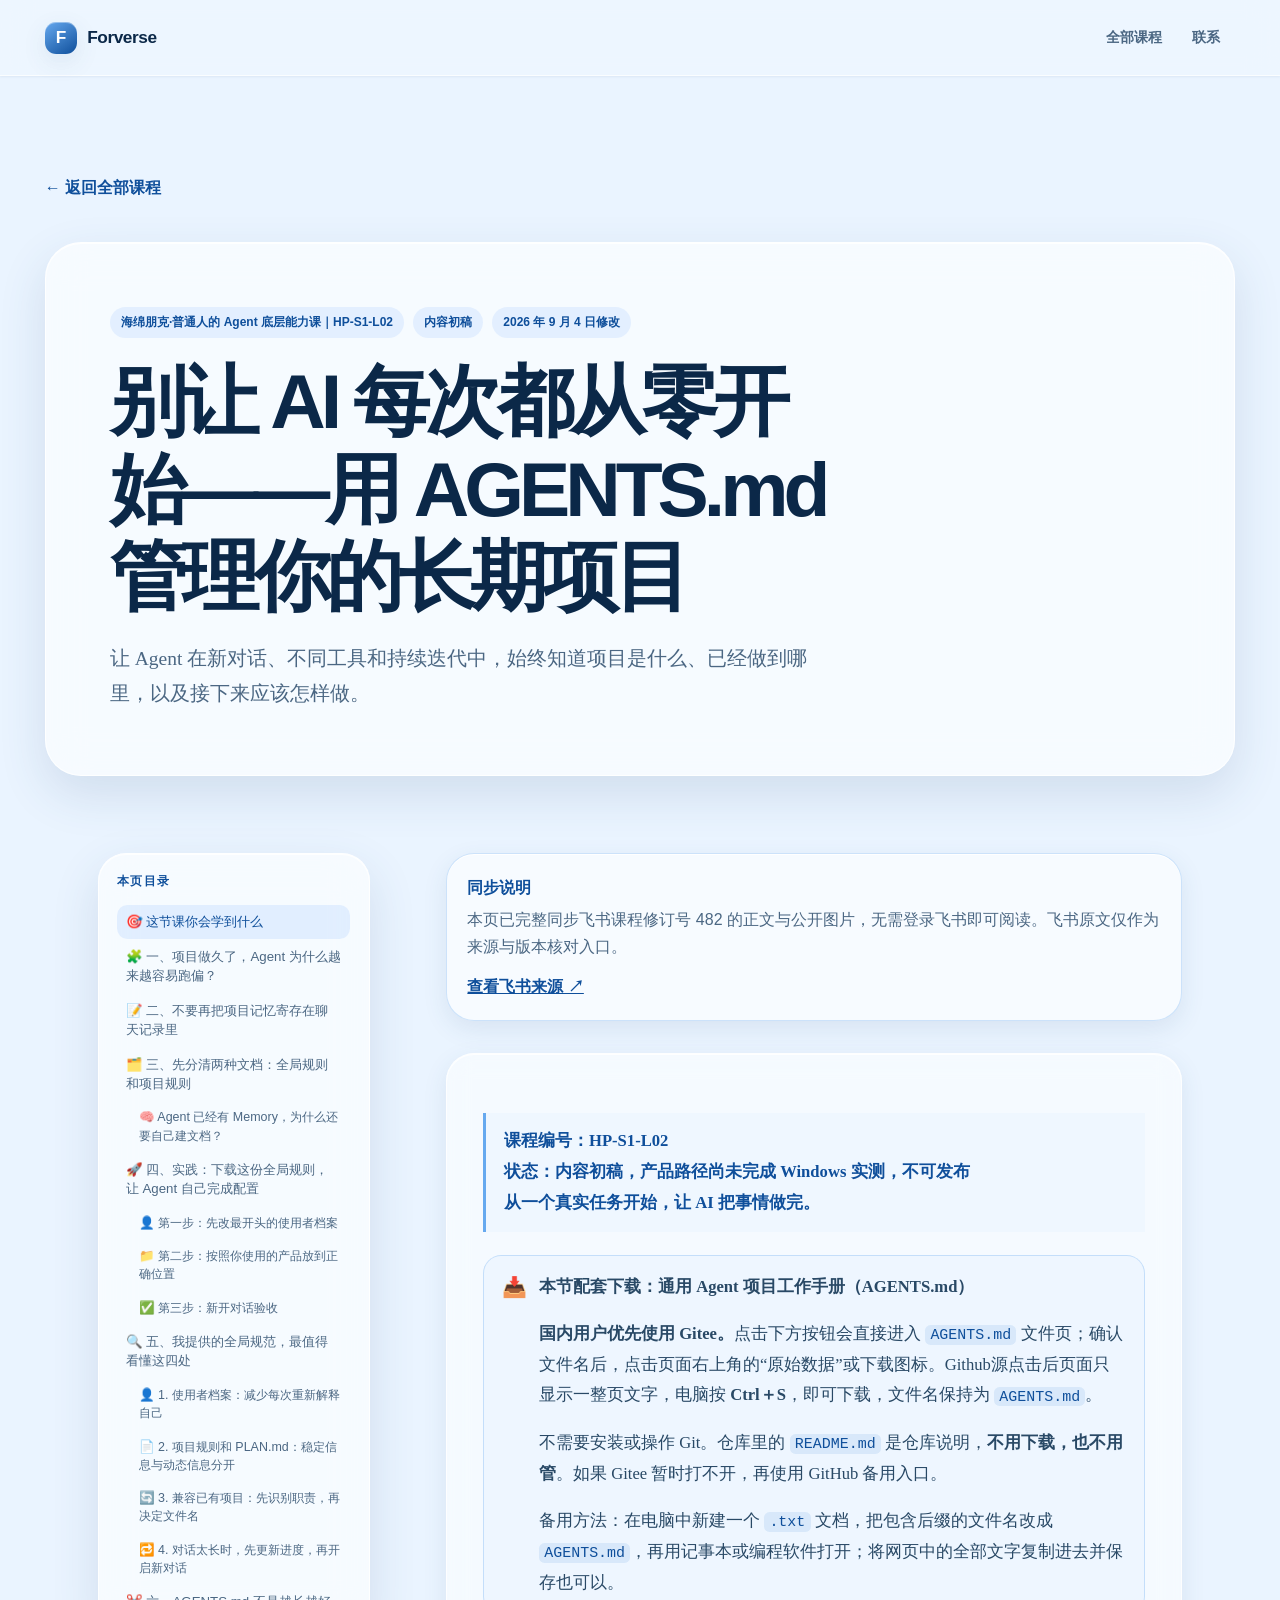
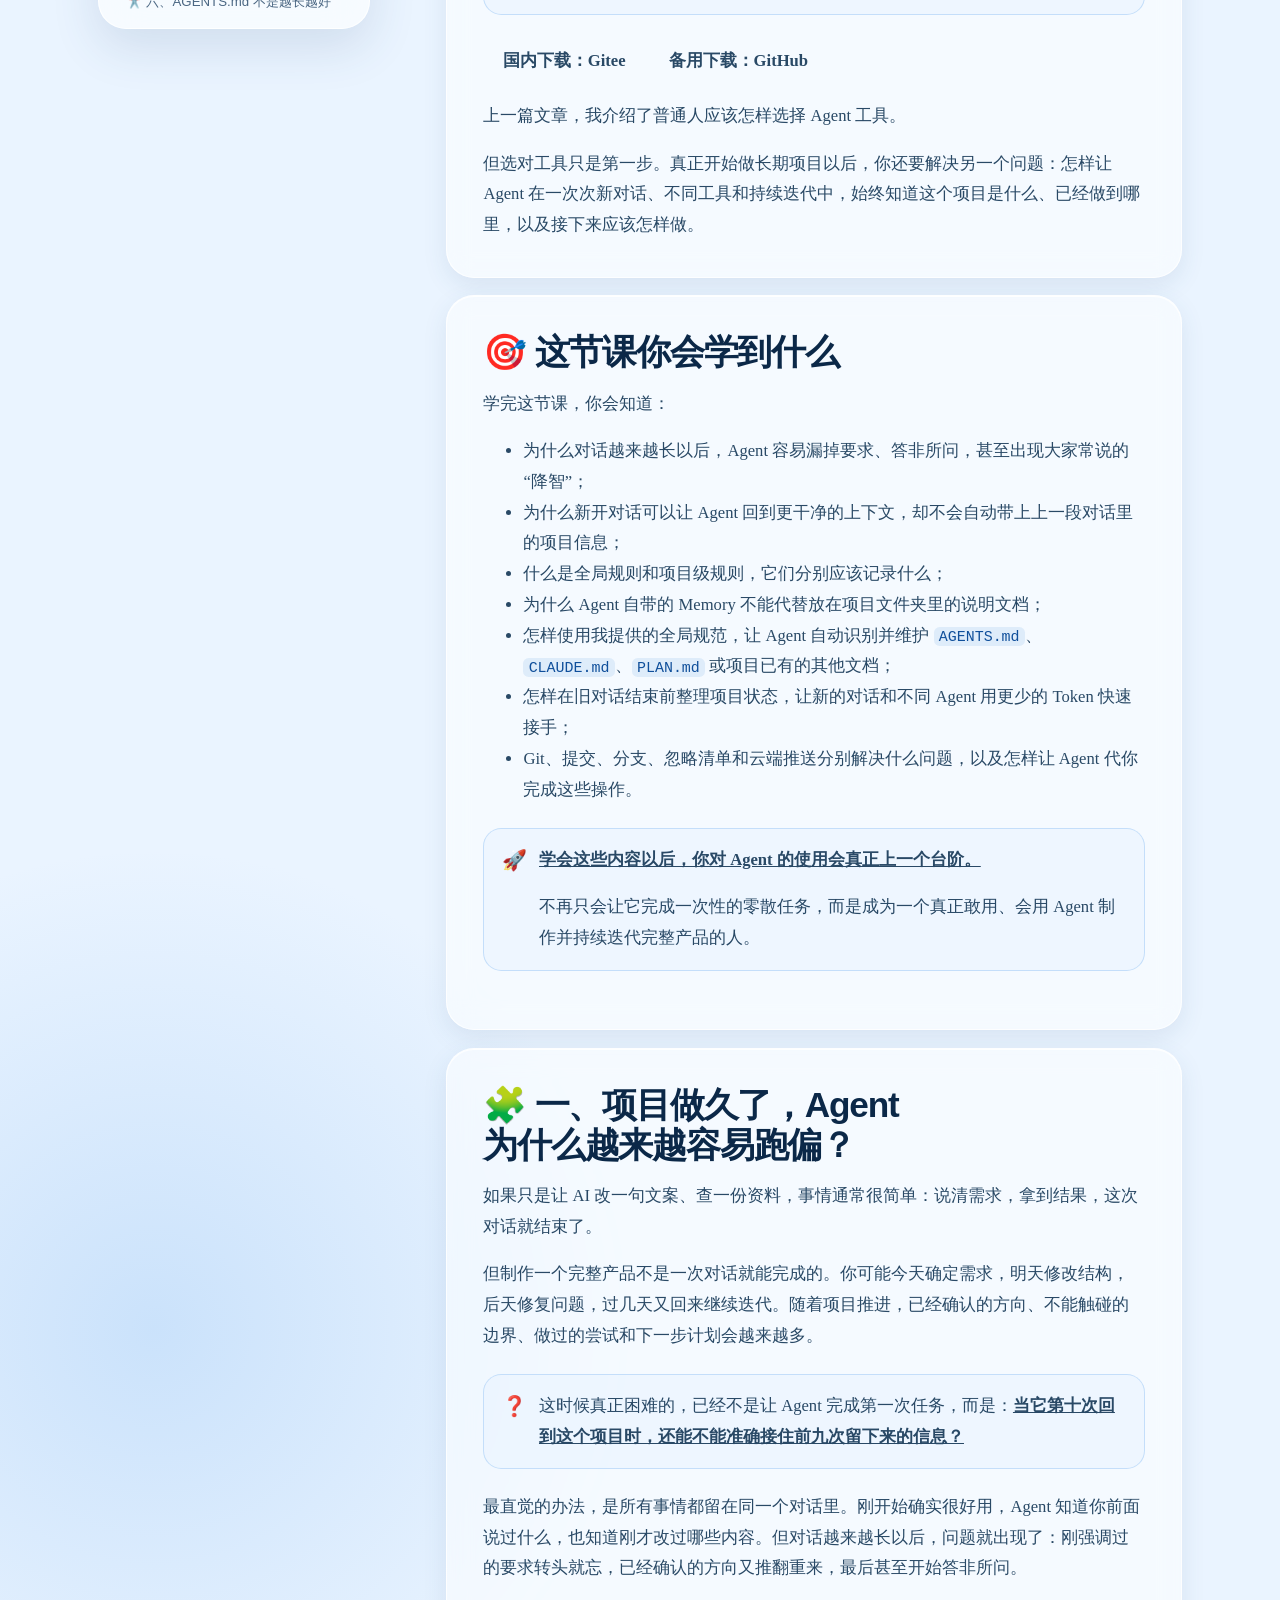
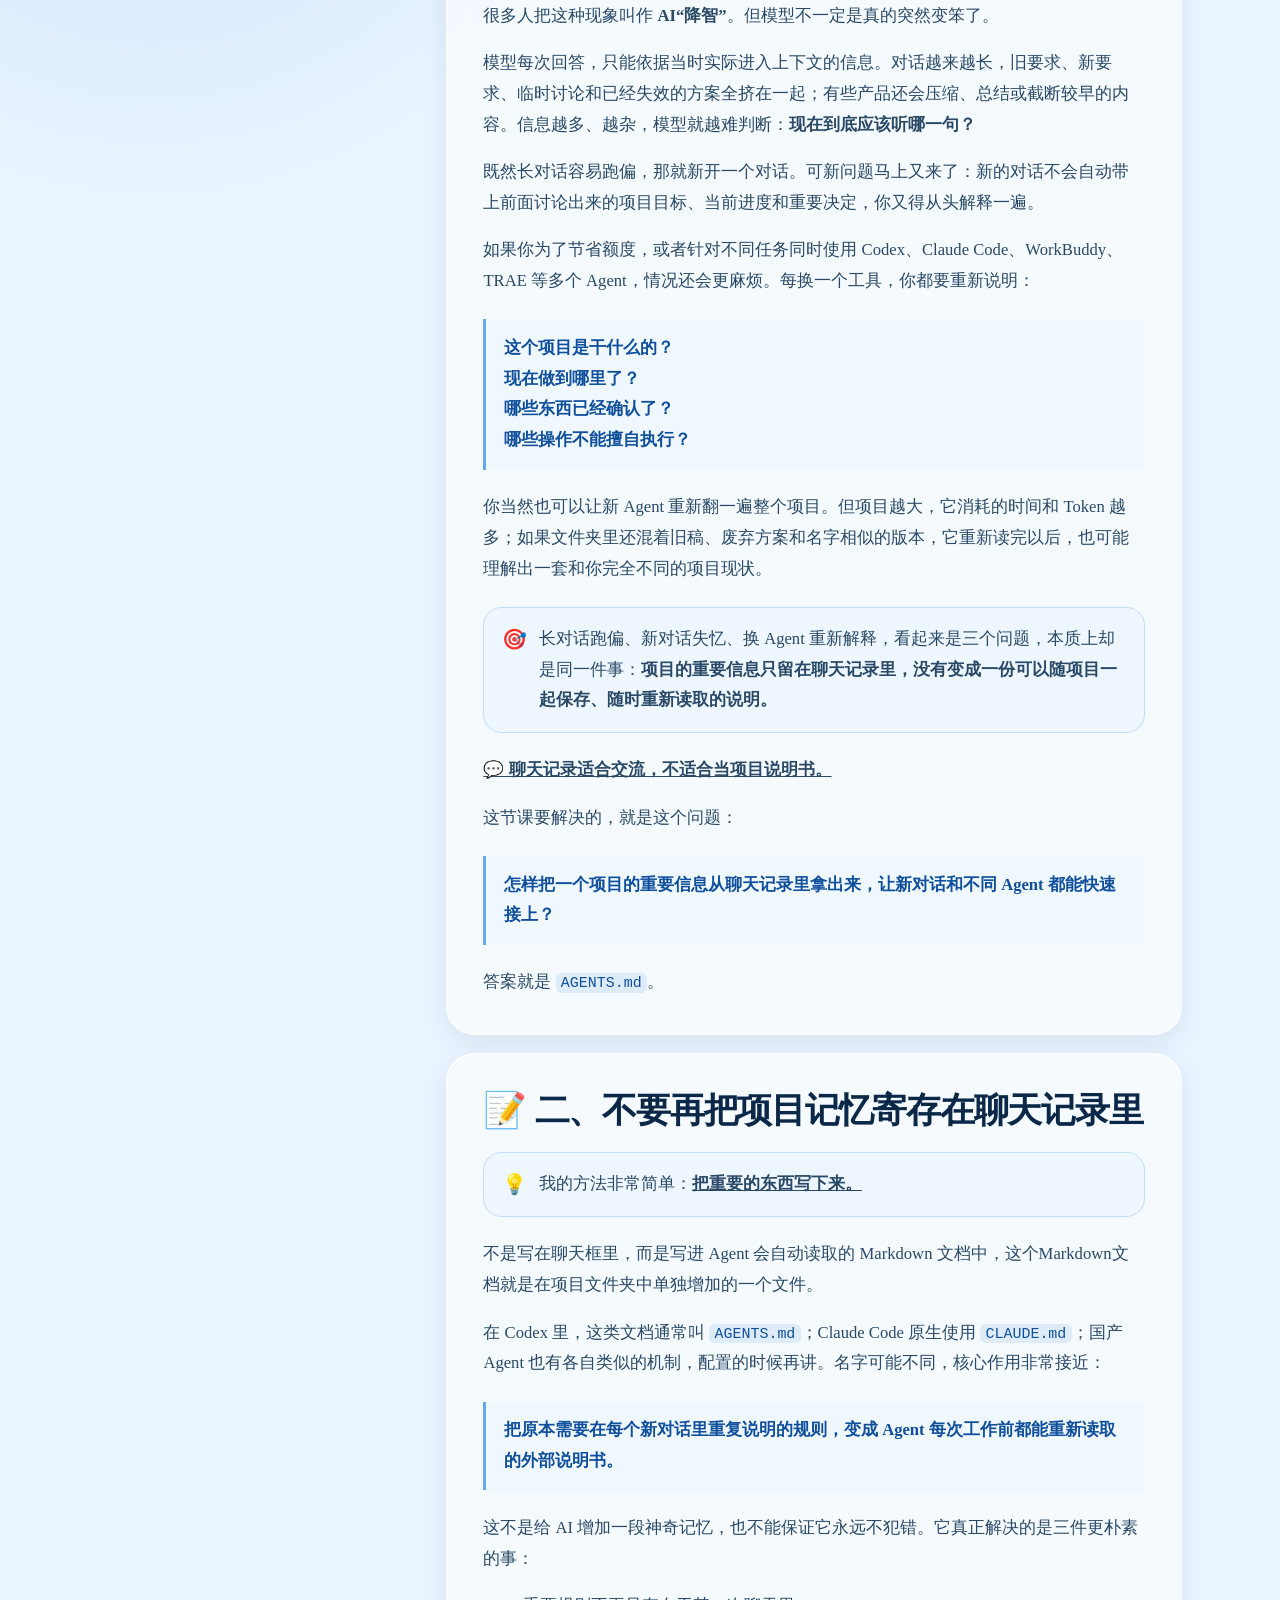
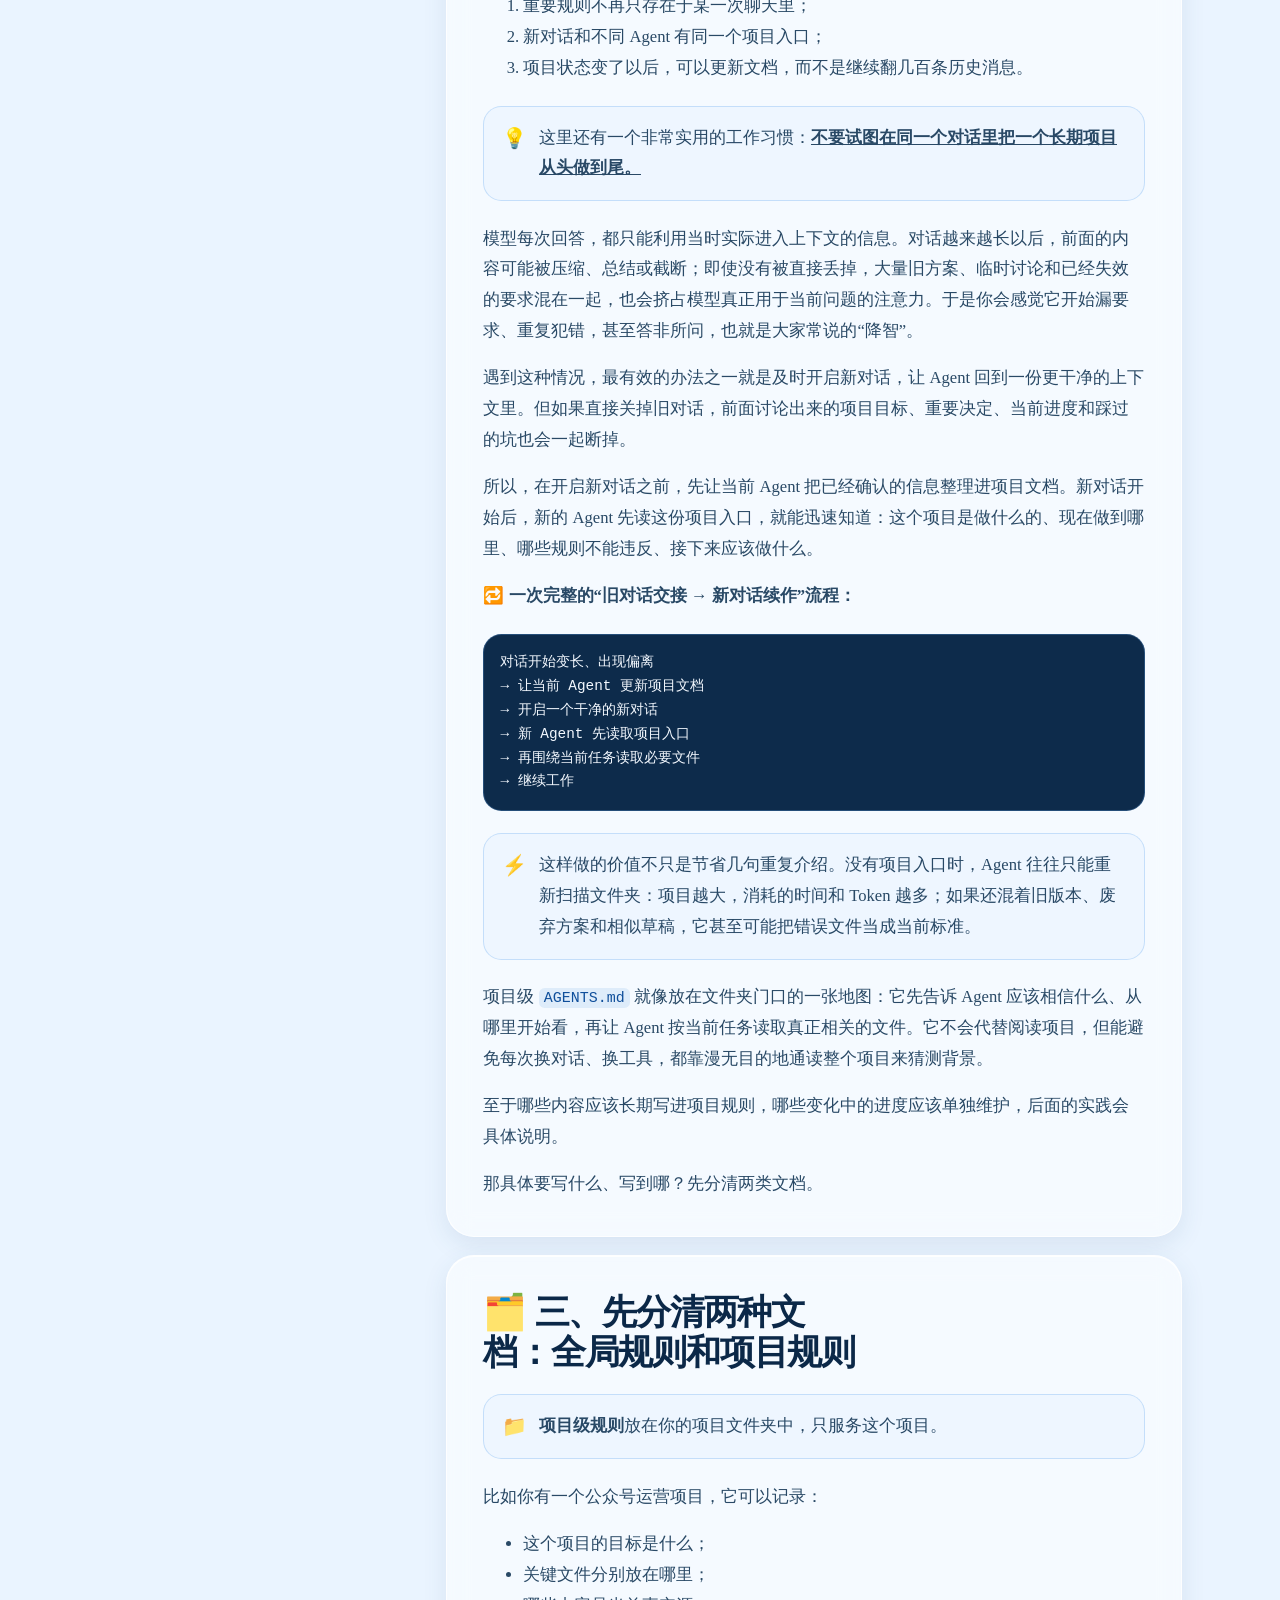
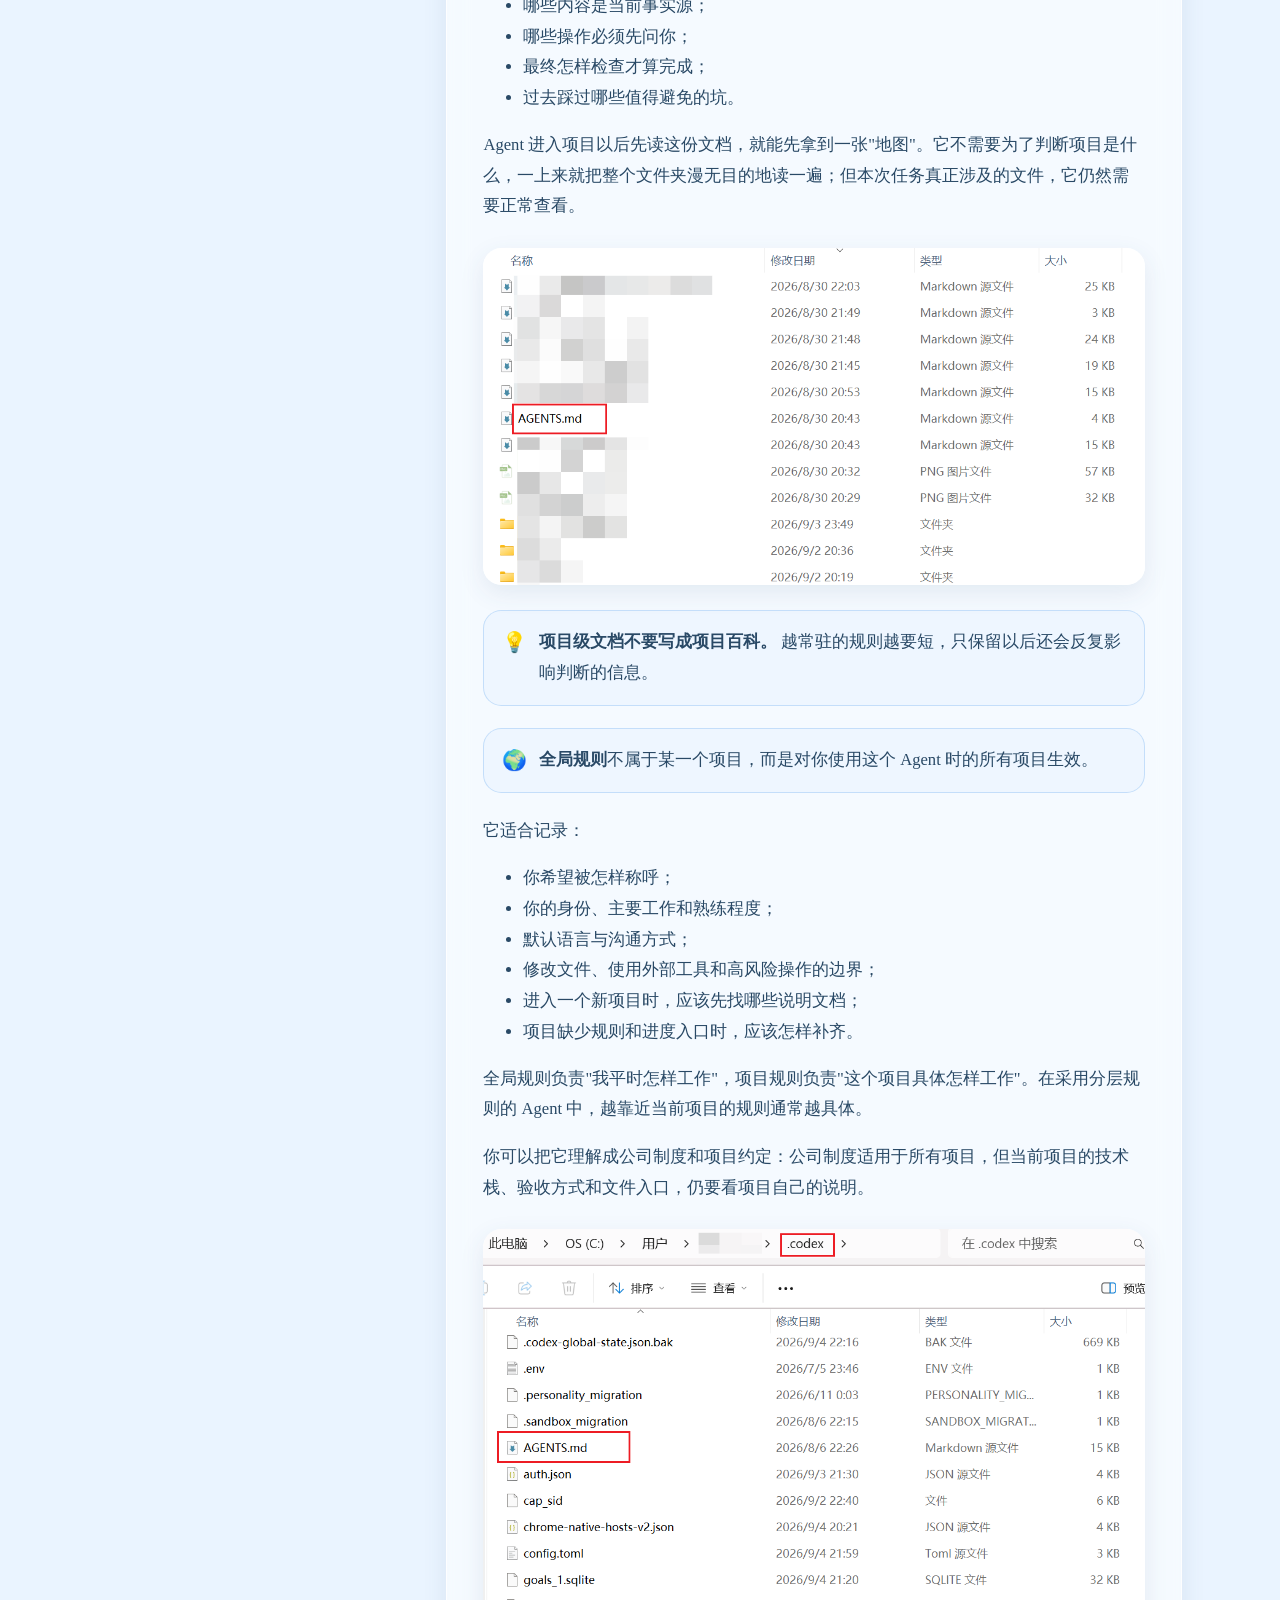
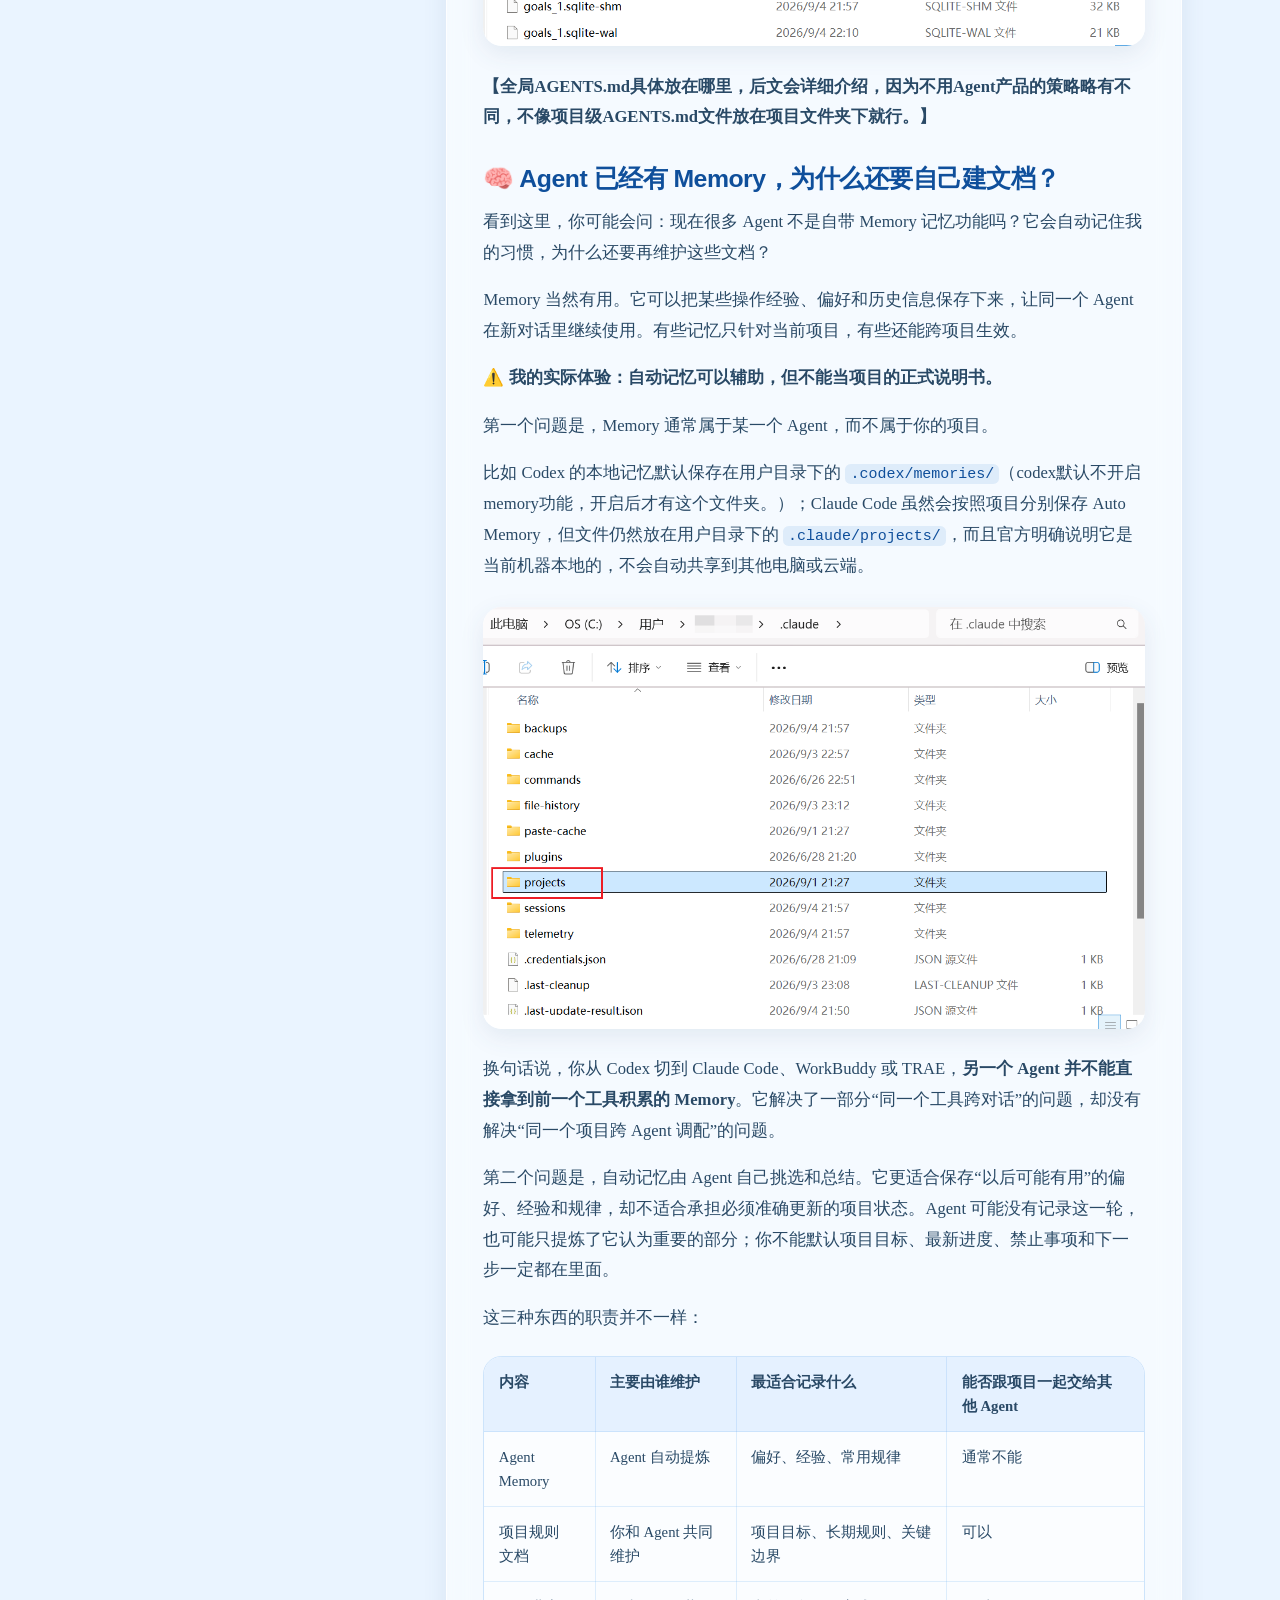
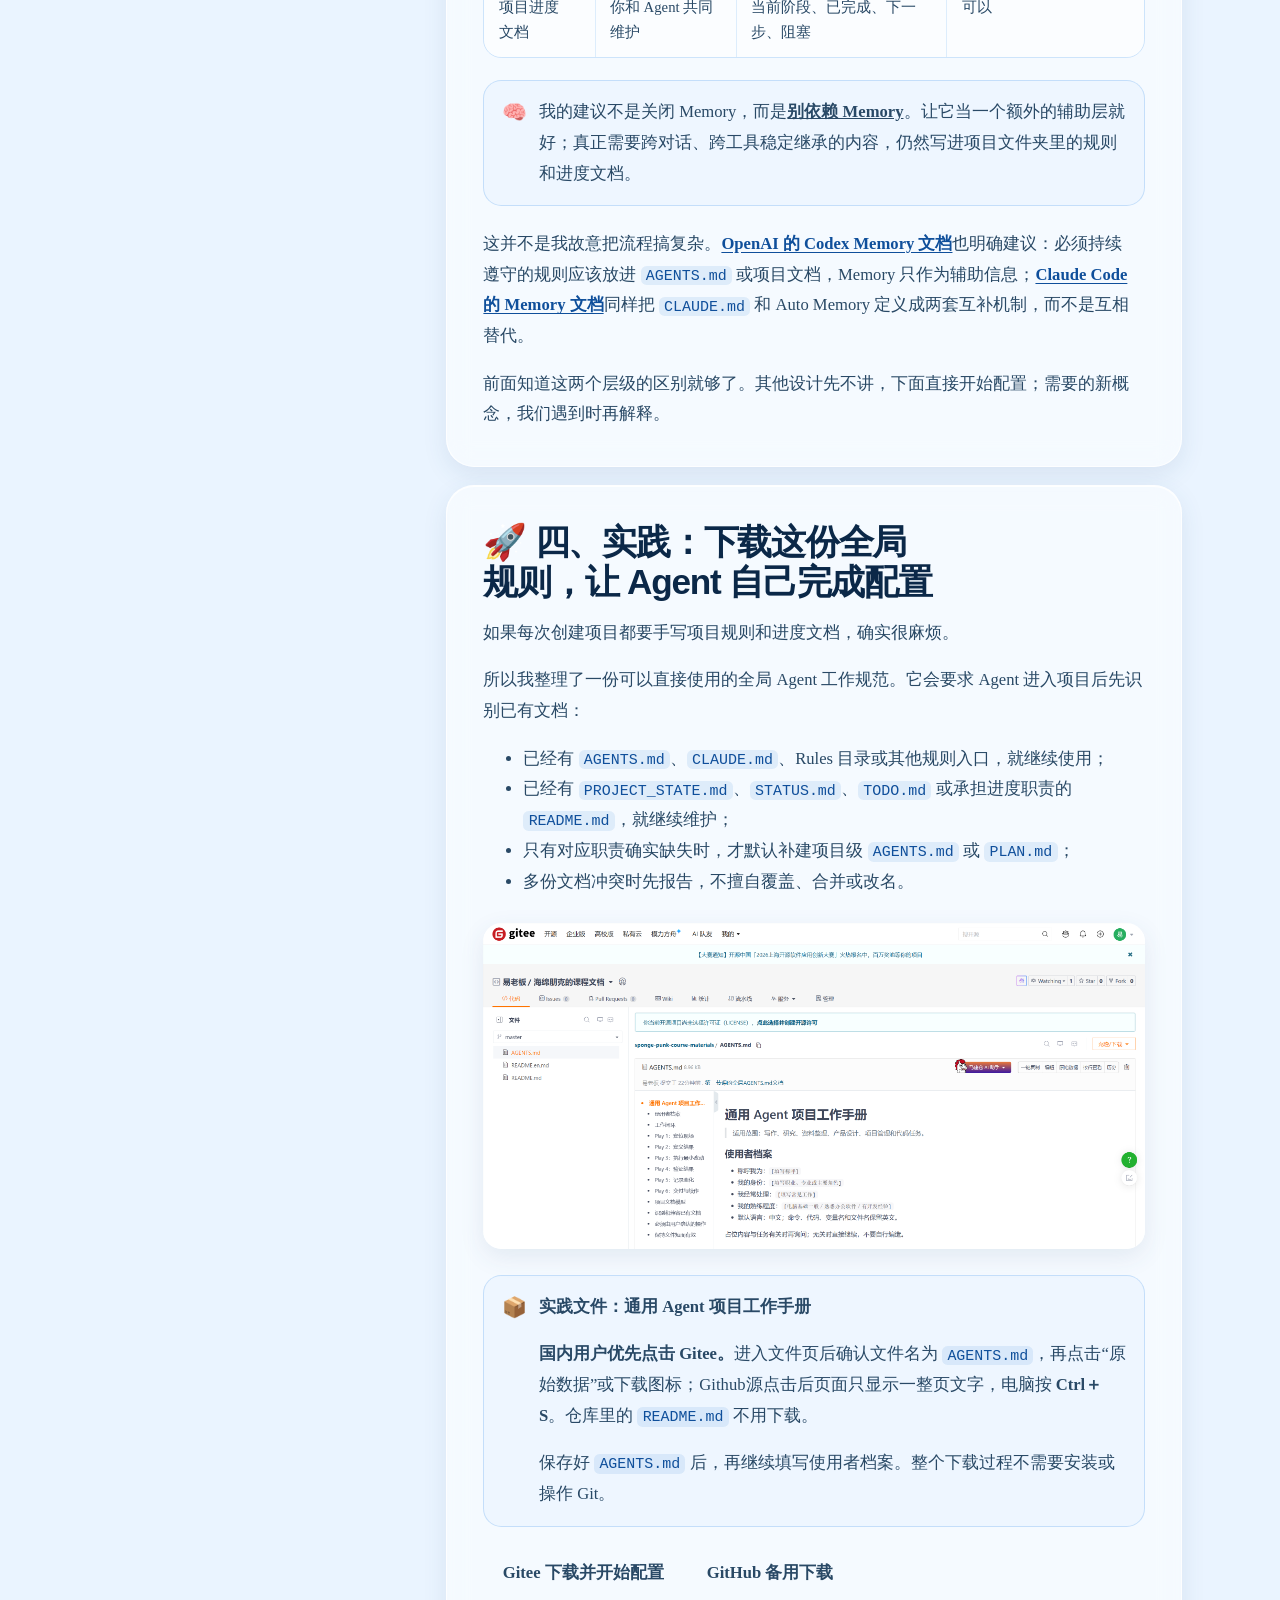
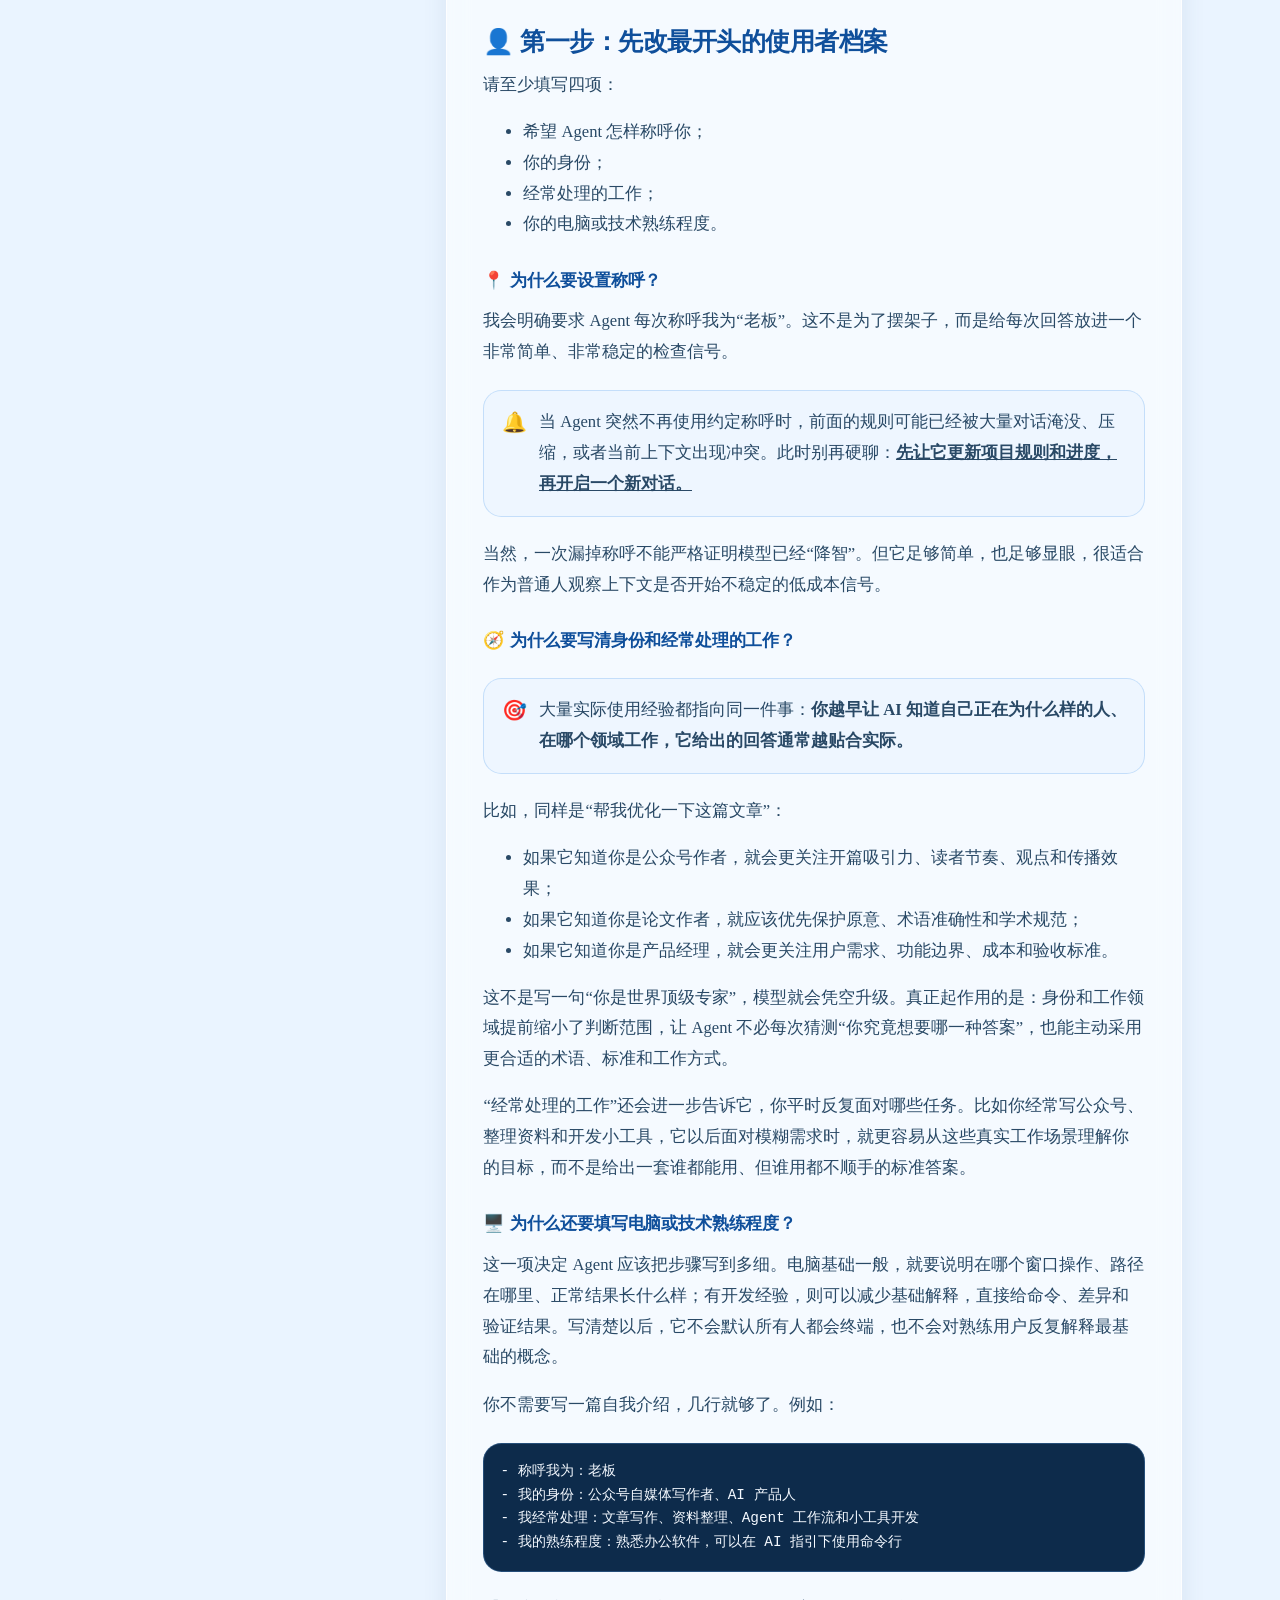
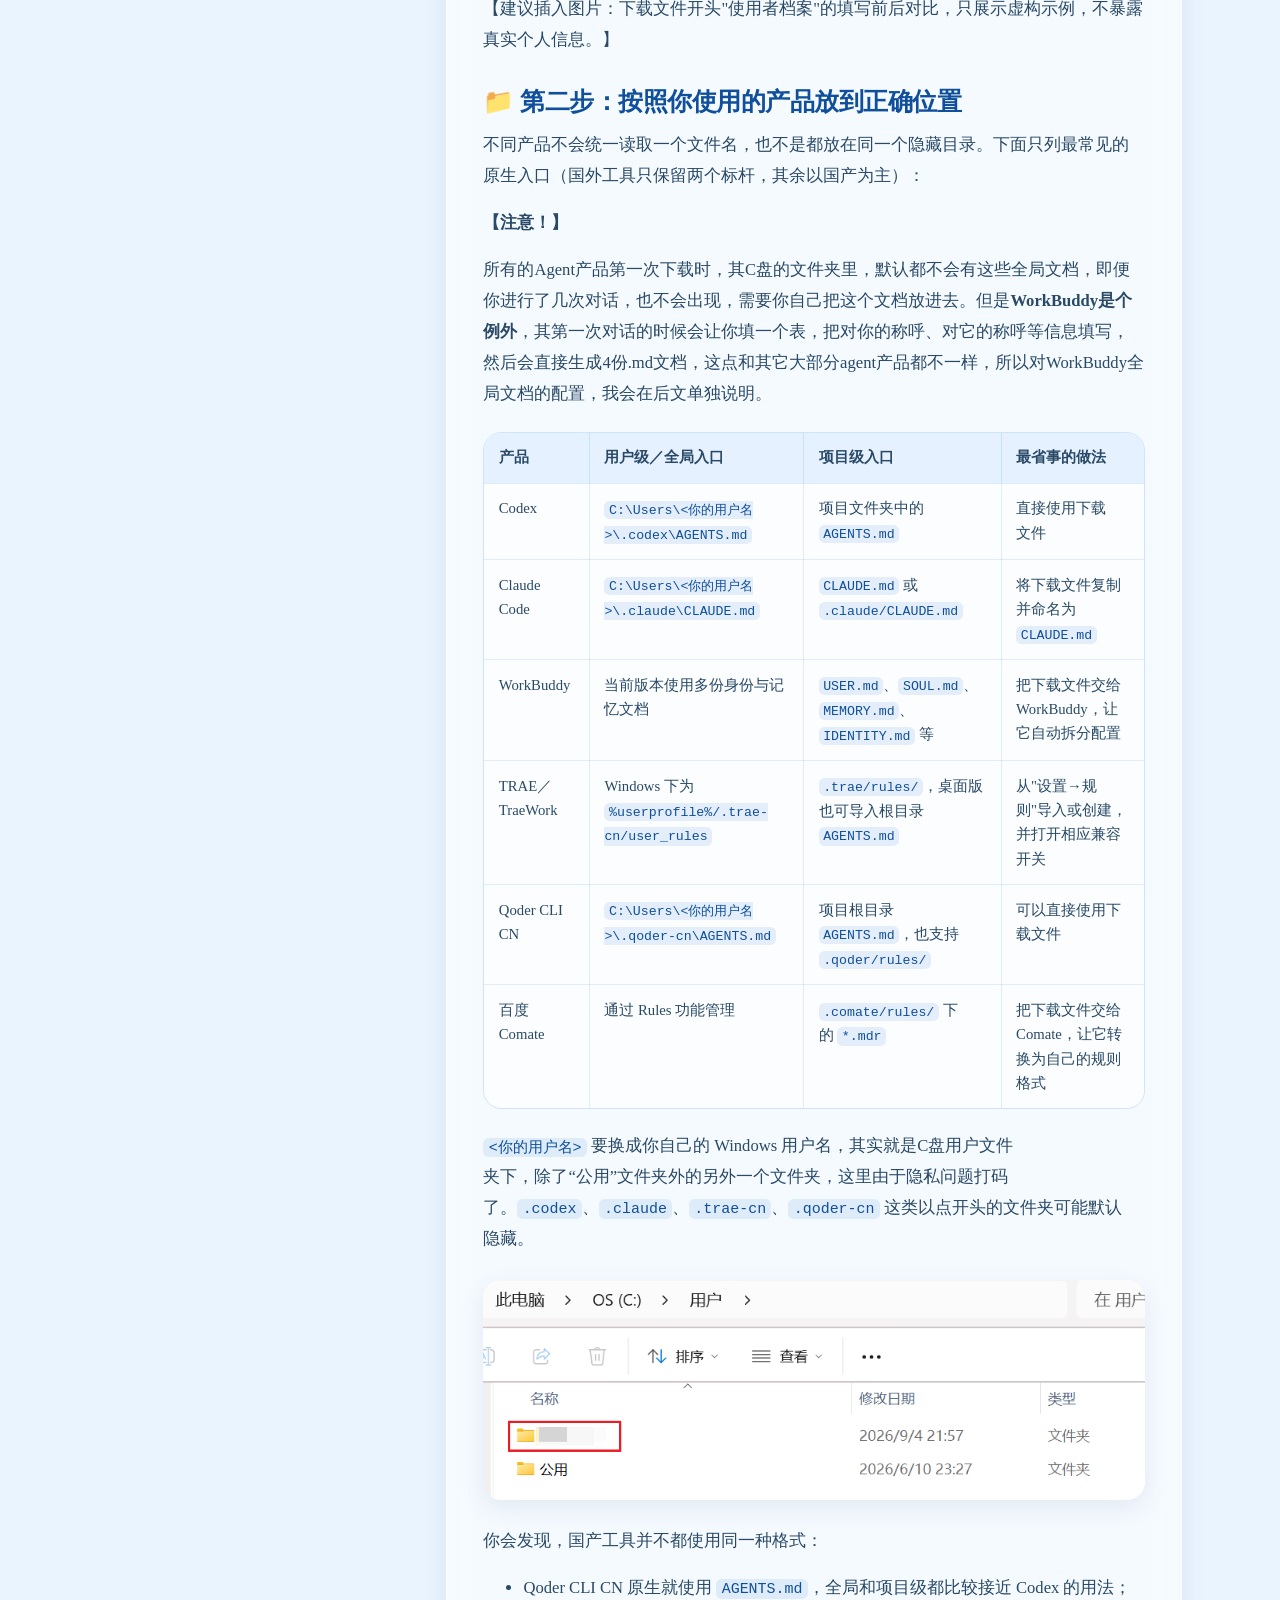
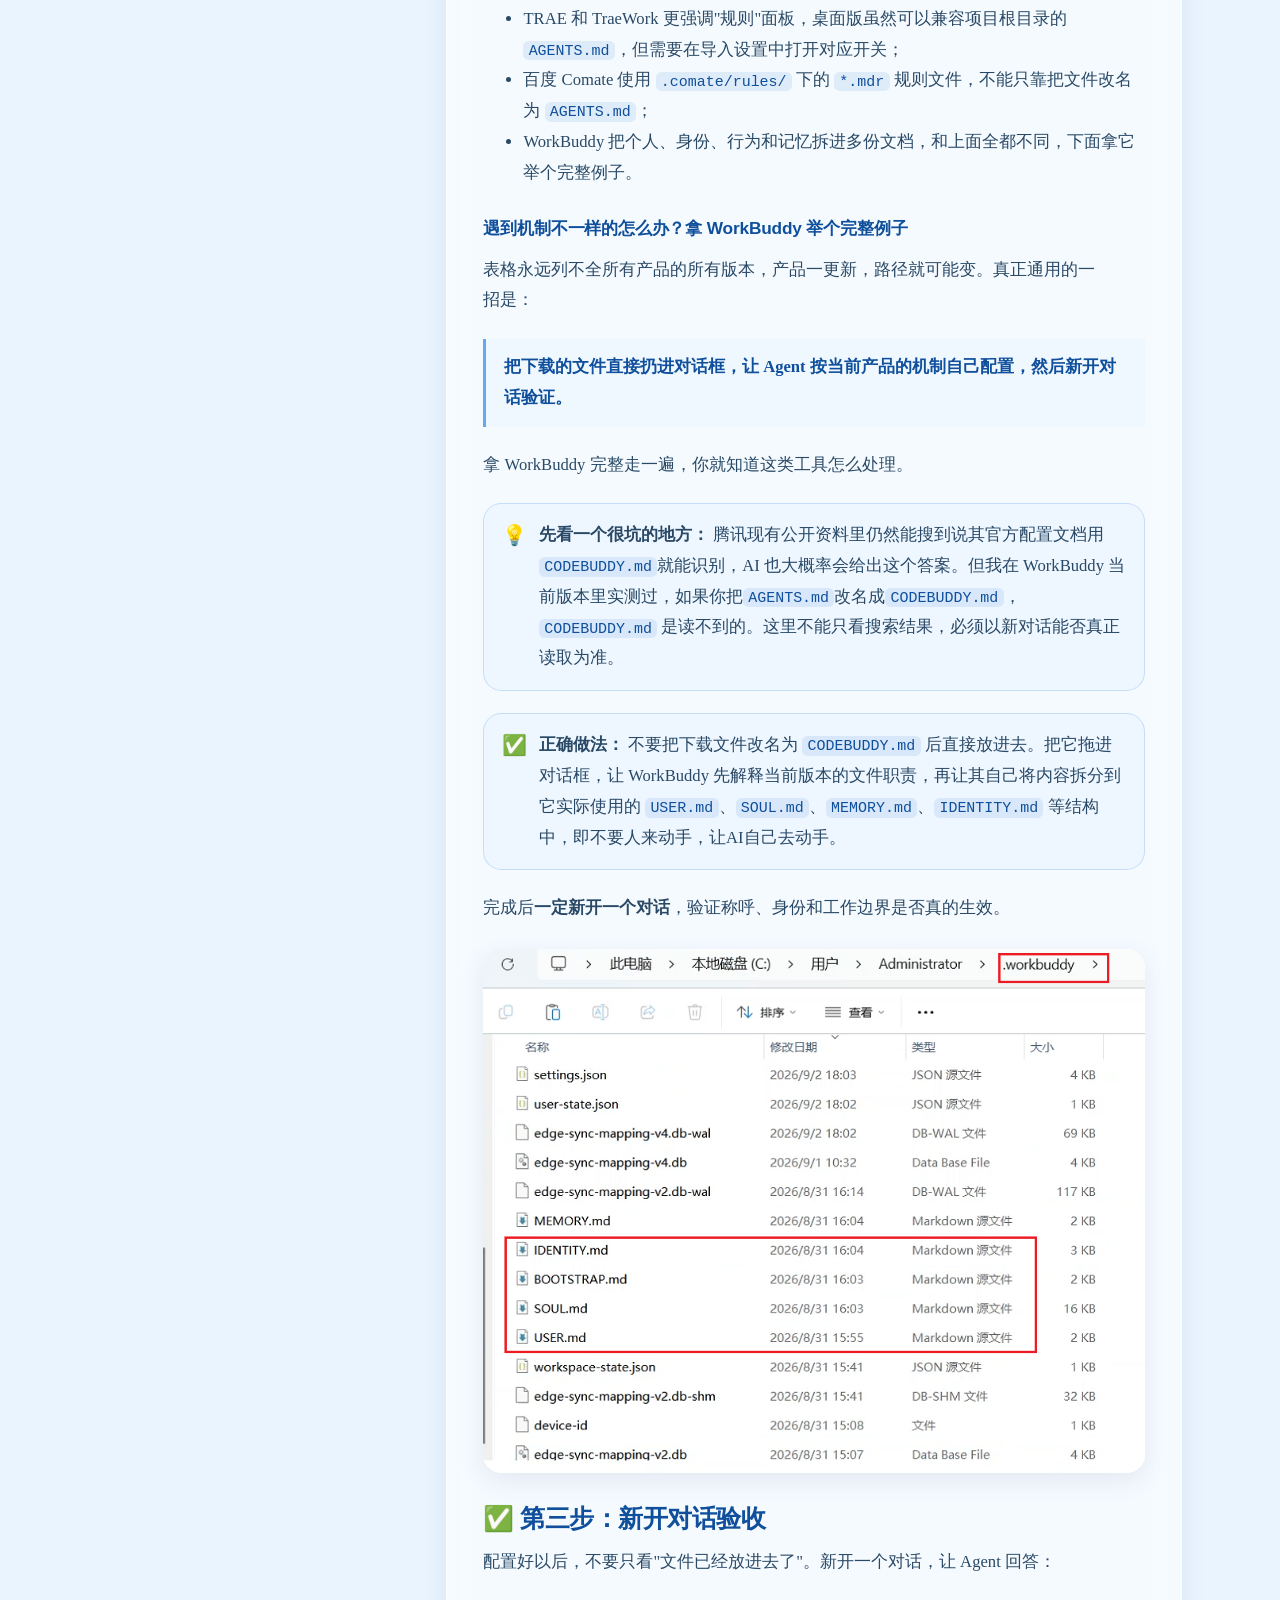
==== commit 9e311548: "feat: 同步三门课程正文与课程入口修复" ====
--- a/courses/agents-md-project-memory/index.html
+++ b/courses/agents-md-project-memory/index.html
@@ -4,35 +4,46 @@
     <meta charset="UTF-8" />
     <meta name="viewport" content="width=device-width, initial-scale=1" />
     <meta name="theme-color" content="#eaf4ff" />
-    <meta name="description" content="别让 AI 每次都从零开始——用 AGENTS.md 管理你的长期项目。" />
-    <title>02. 用 AGENTS.md 管理长期项目｜Forverse</title>
+    <meta name="description" content="让 Agent 在新对话、不同工具和持续迭代中，始终知道项目是什么、已经做到哪里，以及接下来应该怎样做。" />
+    <title>02. 别让 AI 每次都从零开始——用 AGENTS.md 管理你的长期项目｜Forverse</title>
     <link rel="icon" href="../../favicon.svg" type="image/svg+xml" />
     <link rel="stylesheet" href="../../css/style.css" />
     <script src="../../js/course.js" defer></script>
   </head>
   <body class="course-page">
     <a class="skip-link" href="#course-content">跳转到课程正文</a>
-    <header class="site-header is-scrolled"><div class="container nav-shell"><a class="brand" href="../../#intro" aria-label="返回 Forverse 首页"><span class="brand-mark" aria-hidden="true">F</span><span>Forverse</span></a><nav aria-label="课程导航"><ul class="nav-list"><li><a href="../../#courses">全部课程</a></li><li><a href="../../#contact">联系</a></li></ul></nav></div></header>
+    <header class="site-header is-scrolled"><div class="container nav-shell"><a class="brand" href="../../index.html#intro" aria-label="返回 Forverse 首页"><span class="brand-mark" aria-hidden="true">F</span><span>Forverse</span></a><nav aria-label="课程导航"><ul class="nav-list"><li><a href="../../index.html#courses">全部课程</a></li><li><a href="../../index.html#contact">联系</a></li></ul></nav></div></header>
     <main id="course-content">
-      <header class="course-header"><div class="container"><a class="course-back" href="../../#courses">← 返回全部课程</a><div class="course-hero glass-surface"><div class="course-meta"><span>HP-S1-L02</span><span>内容初稿</span><span>9 月 4 日修改</span></div><h1>别让 AI 每次都从零开始——用 AGENTS.md 管理你的长期项目</h1><p>让 Agent 在一次次新对话、不同工具和持续迭代中，始终知道这个项目是什么、已经做到哪里，以及接下来应该怎样做。</p></div></div></header>
+      <header class="course-header"><div class="container"><a class="course-back" href="../../index.html#courses">← 返回全部课程</a><div class="course-hero glass-surface"><div class="course-meta"><span>海绵朋克·普通人的 Agent 底层能力课｜HP-S1-L02</span><span>内容初稿</span><span>2026 年 9 月 4 日修改</span></div><h1>别让 AI 每次都从零开始——用 AGENTS.md 管理你的长期项目</h1><p>让 Agent 在新对话、不同工具和持续迭代中，始终知道项目是什么、已经做到哪里，以及接下来应该怎样做。</p></div></div></header>
       <div class="container course-layout">
-        <aside class="course-toc glass-surface" data-course-toc aria-label="本页目录"><p class="toc-label">本页目录</p><ol><li><a href="#overview">课程导读</a></li><li><a href="#status">当前状态</a></li><li><a href="#syllabus">完整章节目录</a></li><li><a href="#source">继续阅读原文</a></li></ol></aside>
+        <aside class="course-toc glass-surface" data-course-toc data-auto-toc aria-label="本页目录"><p class="toc-label">本页目录</p><ol></ol></aside>
         <article class="course-article">
-          <details class="mobile-toc glass-surface" data-course-toc><summary>展开本页目录</summary><ol><li><a href="#overview">课程导读</a></li><li><a href="#status">当前状态</a></li><li><a href="#syllabus">完整章节目录</a></li><li><a href="#source">继续阅读原文</a></li></ol></details>
-          <div class="sync-note"><strong>同步说明</strong><p>本页已同步飞书中核对过的课程导读与完整章节目录。飞书原文标注为内容初稿，产品路径尚未完成 Windows 实测。</p><a href="https://mcnj84082pxc.feishu.cn/wiki/SwZawpubzi7fAykvAiUc7e0Zn8g" target="_blank" rel="noopener noreferrer">打开飞书原文 ↗</a></div>
-          <section class="course-section" id="overview" data-course-section><h2>📘 课程导读</h2><p>上一篇文章，我介绍了普通人应该怎样选择 Agent 工具。</p><p>但选对工具只是第一步。真正开始做长期项目以后，你还要解决另一个问题：怎样让 Agent 在一次次新对话、不同工具和持续迭代中，始终知道这个项目是什么、已经做到哪里，以及接下来应该怎样做。</p></section>
-          <section class="course-section" id="status" data-course-section><h2>当前状态</h2><p>状态：内容初稿，产品路径尚未完成 Windows 实测，不可发布。</p><p>从一个真实任务开始，让 AI 把事情做完。</p></section>
-          <section class="course-section" id="syllabus" data-course-section>
-            <h2>课程目录</h2>
-            <ol class="lesson-syllabus">
-              <li>🎯 这节课你会学到什么</li><li>🧩 一、项目做久了，Agent 为什么越来越容易跑偏？</li><li>📝 二、不要再把项目记忆寄存在聊天记录里</li><li>🗂️ 三、先分清两种文档：全局规则和项目规则</li><li>🧠 Agent 已经有 Memory，为什么还要自己建文档？</li><li>🚀 四、实践：下载这份全局规则，让 Agent 自己完成配置</li><li>👤 第一步：先改最开头的使用者档案</li><li>📍 为什么要设置称呼？</li><li>🧭 为什么要写清身份和经常处理的工作？</li><li>🖥️ 为什么还要填写电脑或技术熟练程度？</li><li>📁 第二步：按照你使用的产品放到正确位置</li><li>遇到机制不一样的怎么办？拿 WorkBuddy 举个完整例子</li><li>✅ 第三步：新开对话验收</li><li>🔍 五、我提供的全局规范，最值得看懂这四处</li><li>👤 1. 使用者档案：减少每次重新解释自己</li><li>📄 2. 项目规则和 PLAN.md：稳定信息与动态信息分开</li><li>🔄 3. 兼容已有项目：先识别职责，再决定文件名</li><li>🔁 4. 对话太长时，先更新进度，再开启新对话</li><li>✂️ 六、AGENTS.md 不是越长越好</li><li>💾 七、最后再说 Git：写文档不强求，写代码真心建议</li><li>🧰 你只需要看懂这五个功能</li><li>🤖 让 AI 替你操作</li><li>✅ 最后验收：你是不是真的完成了？</li><li>🧯 两个最常见的问题</li><li>❌ E01：文件已经放好了，新对话却完全没读取</li><li>🧹 E02：项目里的规则越写越长，Agent 还是会漏</li><li>🌟 写在最后</li>
-            </ol>
-          </section>
-          <section class="course-section" id="source" data-course-section><h2>继续阅读完整原文</h2><p>课程正文与配套下载入口仍在飞书维护。</p><a class="button button-primary" href="https://mcnj84082pxc.feishu.cn/wiki/SwZawpubzi7fAykvAiUc7e0Zn8g" target="_blank" rel="noopener noreferrer">阅读飞书原文 ↗</a></section>
-          <nav class="course-navigation" aria-label="前后课程"><a href="../ai-tool-selection/"><small>上一课</small><strong>← 01. 你应该用什么 AI 工具</strong></a><a href="../mobile-agent-remote/"><small>附加课</small><strong>02½. 用手机调用电脑 Agent →</strong></a></nav>
+          <details class="mobile-toc glass-surface" data-course-toc data-auto-toc><summary>展开本页目录</summary><ol></ol></details>
+          <div class="sync-note"><strong>同步说明</strong><p>本页已完整同步飞书课程修订号 482 的正文与公开图片，无需登录飞书即可阅读。飞书原文仅作为来源与版本核对入口。</p><a href="https://mcnj84082pxc.feishu.cn/wiki/SwZawpubzi7fAykvAiUc7e0Zn8g" target="_blank" rel="noopener noreferrer">查看飞书来源 ↗</a></div>
+          <section class="course-section"><blockquote><p>课程编号：HP-S1-L02<br />状态：内容初稿，产品路径尚未完成 Windows 实测，不可发布<br />从一个真实任务开始，让 AI 把事情做完。</p></blockquote><aside class="course-callout"><span aria-hidden="true">📥</span><div><p><strong>本节配套下载：通用 Agent 项目工作手册（AGENTS.md）</strong></p><p><strong>国内用户优先使用 Gitee。</strong>点击下方按钮会直接进入 <code>AGENTS.md</code> 文件页；确认文件名后，点击页面右上角的“原始数据”或下载图标。Github源点击后页面只显示一整页文字，电脑按 <strong>Ctrl＋S</strong>，即可下载，文件名保持为 <code>AGENTS.md</code>。</p><p>不需要安装或操作 Git。仓库里的 <code>README.md</code> 是仓库说明，<strong>不用下载，也不用管</strong>。如果 Gitee 暂时打不开，再使用 GitHub 备用入口。</p><p>备用方法：在电脑中新建一个 <code>.txt</code> 文档，把包含后缀的文件名改成 <code>AGENTS.md</code>，再用记事本或编程软件打开；将网页中的全部文字复制进去并保存也可以。</p></div></aside><p><a class="button button-secondary" href="https://gitee.com/boss-yi/sponge-punk-course-materials/blob/master/AGENTS.md" target="_blank" rel="noopener noreferrer">国内下载：Gitee</a> <a class="button button-secondary" href="https://github.com/YeeKuson/haimianpengke-class/raw/refs/heads/main/AGENTS.md" target="_blank" rel="noopener noreferrer">备用下载：GitHub</a></p><p>上一篇文章，我介绍了普通人应该怎样选择 Agent 工具。</p><p>但选对工具只是第一步。真正开始做长期项目以后，你还要解决另一个问题：怎样让 Agent 在一次次新对话、不同工具和持续迭代中，始终知道这个项目是什么、已经做到哪里，以及接下来应该怎样做。</p></section>
+          <section class="course-section"><h2 id="section-1" data-toc-heading><strong>🎯 这节课你会学到什么</strong></h2><p>学完这节课，你会知道：</p><ul><li>为什么对话越来越长以后，Agent 容易漏掉要求、答非所问，甚至出现大家常说的“降智”；</li><li>为什么新开对话可以让 Agent 回到更干净的上下文，却不会自动带上上一段对话里的项目信息；</li><li>什么是全局规则和项目级规则，它们分别应该记录什么；</li><li>为什么 Agent 自带的 Memory 不能代替放在项目文件夹里的说明文档；</li><li>怎样使用我提供的全局规范，让 Agent 自动识别并维护 <code>AGENTS.md</code>、<code>CLAUDE.md</code>、<code>PLAN.md</code> 或项目已有的其他文档；</li><li>怎样在旧对话结束前整理项目状态，让新的对话和不同 Agent 用更少的 Token 快速接手；</li><li>Git、提交、分支、忽略清单和云端推送分别解决什么问题，以及怎样让 Agent 代你完成这些操作。</li></ul><aside class="course-callout"><span aria-hidden="true">🚀</span><div><p><strong><u>学会这些内容以后，你对 Agent 的使用会真正上一个台阶。</u></strong></p><p>不再只会让它完成一次性的零散任务，而是成为一个真正敢用、会用 Agent 制作并持续迭代完整产品的人。</p></div></aside></section>
+          <section class="course-section"><h2 id="section-2" data-toc-heading><strong>🧩 一、项目做久了，Agent 为什么越来越容易跑偏？</strong></h2><p>如果只是让 AI 改一句文案、查一份资料，事情通常很简单：说清需求，拿到结果，这次对话就结束了。</p><p>但制作一个完整产品不是一次对话就能完成的。你可能今天确定需求，明天修改结构，后天修复问题，过几天又回来继续迭代。随着项目推进，已经确认的方向、不能触碰的边界、做过的尝试和下一步计划会越来越多。</p><aside class="course-callout"><span aria-hidden="true">❓</span><div><p>这时候真正困难的，已经不是让 Agent 完成第一次任务，而是：<strong><u>当它第十次回到这个项目时，还能不能准确接住前九次留下来的信息？</u></strong></p></div></aside><p>最直觉的办法，是所有事情都留在同一个对话里。刚开始确实很好用，Agent 知道你前面说过什么，也知道刚才改过哪些内容。但对话越来越长以后，问题就出现了：刚强调过的要求转头就忘，已经确认的方向又推翻重来，最后甚至开始答非所问。</p><p>很多人把这种现象叫作 <strong>AI“降智”</strong>。但模型不一定是真的突然变笨了。</p><p>模型每次回答，只能依据当时实际进入上下文的信息。对话越来越长，旧要求、新要求、临时讨论和已经失效的方案全挤在一起；有些产品还会压缩、总结或截断较早的内容。信息越多、越杂，模型就越难判断：<strong>现在到底应该听哪一句？</strong></p><p>既然长对话容易跑偏，那就新开一个对话。可新问题马上又来了：新的对话不会自动带上前面讨论出来的项目目标、当前进度和重要决定，你又得从头解释一遍。</p><p>如果你为了节省额度，或者针对不同任务同时使用 Codex、Claude Code、WorkBuddy、TRAE 等多个 Agent，情况还会更麻烦。每换一个工具，你都要重新说明：</p><blockquote><p>这个项目是干什么的？<br />现在做到哪里了？<br />哪些东西已经确认了？<br />哪些操作不能擅自执行？</p></blockquote><p>你当然也可以让新 Agent 重新翻一遍整个项目。但项目越大，它消耗的时间和 Token 越多；如果文件夹里还混着旧稿、废弃方案和名字相似的版本，它重新读完以后，也可能理解出一套和你完全不同的项目现状。</p><aside class="course-callout"><span aria-hidden="true">🎯</span><div><p>长对话跑偏、新对话失忆、换 Agent 重新解释，看起来是三个问题，本质上却是同一件事：<strong>项目的重要信息只留在聊天记录里，没有变成一份可以随项目一起保存、随时重新读取的说明。</strong></p></div></aside><p><strong><u>💬 聊天记录适合交流，不适合当项目说明书。</u></strong></p><p>这节课要解决的，就是这个问题：</p><blockquote><p><strong>怎样把一个项目的重要信息从聊天记录里拿出来，让新对话和不同 Agent 都能快速接上？</strong></p></blockquote><p>答案就是 <code>AGENTS.md</code>。</p></section>
+          <section class="course-section"><h2 id="section-3" data-toc-heading><strong>📝 二、不要再把项目记忆寄存在聊天记录里</strong></h2><aside class="course-callout"><span aria-hidden="true">💡</span><div><p>我的方法非常简单：<strong><u>把重要的东西写下来。</u></strong></p></div></aside><p>不是写在聊天框里，而是写进 Agent 会自动读取的 Markdown 文档中，这个Markdown文档就是在项目文件夹中单独增加的一个文件。</p><p>在 Codex 里，这类文档通常叫 <code>AGENTS.md</code>；Claude Code 原生使用 <code>CLAUDE.md</code>；国产 Agent 也有各自类似的机制，配置的时候再讲。名字可能不同，核心作用非常接近：</p><blockquote><p>把原本需要在每个新对话里重复说明的规则，变成 Agent 每次工作前都能重新读取的外部说明书。</p></blockquote><p>这不是给 AI 增加一段神奇记忆，也不能保证它永远不犯错。它真正解决的是三件更朴素的事：</p><ol><li>重要规则不再只存在于某一次聊天里；</li><li>新对话和不同 Agent 有同一个项目入口；</li><li>项目状态变了以后，可以更新文档，而不是继续翻几百条历史消息。</li></ol><aside class="course-callout"><span aria-hidden="true">💡</span><div><p>这里还有一个非常实用的工作习惯：<strong><u>不要试图在同一个对话里把一个长期项目从头做到尾。</u></strong></p></div></aside><p>模型每次回答，都只能利用当时实际进入上下文的信息。对话越来越长以后，前面的内容可能被压缩、总结或截断；即使没有被直接丢掉，大量旧方案、临时讨论和已经失效的要求混在一起，也会挤占模型真正用于当前问题的注意力。于是你会感觉它开始漏要求、重复犯错，甚至答非所问，也就是大家常说的“降智”。</p><p>遇到这种情况，最有效的办法之一就是及时开启新对话，让 Agent 回到一份更干净的上下文里。但如果直接关掉旧对话，前面讨论出来的项目目标、重要决定、当前进度和踩过的坑也会一起断掉。</p><p>所以，在开启新对话之前，先让当前 Agent 把已经确认的信息整理进项目文档。新对话开始后，新的 Agent 先读这份项目入口，就能迅速知道：这个项目是做什么的、现在做到哪里、哪些规则不能违反、接下来应该做什么。</p><p><strong>🔁 一次完整的“旧对话交接 → 新对话续作”流程：</strong></p><pre><code>对话开始变长、出现偏离
+→ 让当前 Agent 更新项目文档
+→ 开启一个干净的新对话
+→ 新 Agent 先读取项目入口
+→ 再围绕当前任务读取必要文件
+→ 继续工作</code></pre><aside class="course-callout"><span aria-hidden="true">⚡</span><div><p>这样做的价值不只是节省几句重复介绍。没有项目入口时，Agent 往往只能重新扫描文件夹：项目越大，消耗的时间和 Token 越多；如果还混着旧版本、废弃方案和相似草稿，它甚至可能把错误文件当成当前标准。</p></div></aside><p>项目级 <code>AGENTS.md</code> 就像放在文件夹门口的一张地图：它先告诉 Agent 应该相信什么、从哪里开始看，再让 Agent 按当前任务读取真正相关的文件。它不会代替阅读项目，但能避免每次换对话、换工具，都靠漫无目的地通读整个项目来猜测背景。</p><p>至于哪些内容应该长期写进项目规则，哪些变化中的进度应该单独维护，后面的实践会具体说明。</p><p>那具体要写什么、写到哪？先分清两类文档。</p></section>
+          <section class="course-section"><h2 id="section-4" data-toc-heading><strong>🗂️ 三、先分清两种文档：全局规则和项目规则</strong></h2><aside class="course-callout"><span aria-hidden="true">📁</span><div><p><strong>项目级规则</strong>放在你的项目文件夹中，只服务这个项目。</p></div></aside><p>比如你有一个公众号运营项目，它可以记录：</p><ul><li>这个项目的目标是什么；</li><li>关键文件分别放在哪里；</li><li>哪些内容是当前事实源；</li><li>哪些操作必须先问你；</li><li>最终怎样检查才算完成；</li><li>过去踩过哪些值得避免的坑。</li></ul><p>Agent 进入项目以后先读这份文档，就能先拿到一张&quot;地图&quot;。它不需要为了判断项目是什么，一上来就把整个文件夹漫无目的地读一遍；但本次任务真正涉及的文件，它仍然需要正常查看。</p><figure class="course-figure"><img src="../../assets/images/agents-md-project-memory-media-01.png" alt="课程配图：Agent 进入项目以后先读这份文档，就能先拿到一张&quot;地图&quot;。它不需要为了判断项目是什么，一上来就把整个文件夹漫无目的地读一遍；但本次任务真正涉" loading="lazy" decoding="async" /></figure><aside class="course-callout"><span aria-hidden="true">💡</span><div><p><strong>项目级文档不要写成项目百科。</strong> 越常驻的规则越要短，只保留以后还会反复影响判断的信息。</p></div></aside><aside class="course-callout"><span aria-hidden="true">🌍</span><div><p><strong>全局规则</strong>不属于某一个项目，而是对你使用这个 Agent 时的所有项目生效。</p></div></aside><p>它适合记录：</p><ul><li>你希望被怎样称呼；</li><li>你的身份、主要工作和熟练程度；</li><li>默认语言与沟通方式；</li><li>修改文件、使用外部工具和高风险操作的边界；</li><li>进入一个新项目时，应该先找哪些说明文档；</li><li>项目缺少规则和进度入口时，应该怎样补齐。</li></ul><p>全局规则负责&quot;我平时怎样工作&quot;，项目规则负责&quot;这个项目具体怎样工作&quot;。在采用分层规则的 Agent 中，越靠近当前项目的规则通常越具体。</p><p>你可以把它理解成公司制度和项目约定：公司制度适用于所有项目，但当前项目的技术栈、验收方式和文件入口，仍要看项目自己的说明。</p><figure class="course-figure"><img src="../../assets/images/agents-md-project-memory-media-02.png" alt="课程配图：你可以把它理解成公司制度和项目约定：公司制度适用于所有项目，但当前项目的技术栈、验收方式和文件入口，仍要看项目自己的说明" loading="lazy" decoding="async" /></figure><p><strong>【全局AGENTS.md具体放在哪里，后文会详细介绍，因为不用Agent产品的策略略有不同，不像项目级AGENTS.md文件放在项目文件夹下就行。】</strong></p><h3 id="section-5" data-toc-heading>🧠 Agent 已经有 Memory，为什么还要自己建文档？</h3><p>看到这里，你可能会问：现在很多 Agent 不是自带 Memory 记忆功能吗？它会自动记住我的习惯，为什么还要再维护这些文档？</p><p>Memory 当然有用。它可以把某些操作经验、偏好和历史信息保存下来，让同一个 Agent 在新对话里继续使用。有些记忆只针对当前项目，有些还能跨项目生效。</p><p><strong>⚠️ 我的实际体验：自动记忆可以辅助，但不能当项目的正式说明书。</strong></p><p>第一个问题是，Memory 通常属于某一个 Agent，而不属于你的项目。</p><p>比如 Codex 的本地记忆默认保存在用户目录下的 <code>.codex/memories/</code>（codex默认不开启memory功能，开启后才有这个文件夹。）；Claude Code 虽然会按照项目分别保存 Auto Memory，但文件仍然放在用户目录下的 <code>.claude/projects/</code>，而且官方明确说明它是当前机器本地的，不会自动共享到其他电脑或云端。</p><figure class="course-figure"><img src="../../assets/images/agents-md-project-memory-media-03.png" alt="课程配图：比如 Codex 的本地记忆默认保存在用户目录下的 .codex/memories/（codex默认不开启memory功能，开启后才有这个文件夹" loading="lazy" decoding="async" /></figure><p>换句话说，你从 Codex 切到 Claude Code、WorkBuddy 或 TRAE，<strong>另一个 Agent 并不能直接拿到前一个工具积累的 Memory</strong>。它解决了一部分“同一个工具跨对话”的问题，却没有解决“同一个项目跨 Agent 调配”的问题。</p><p>第二个问题是，自动记忆由 Agent 自己挑选和总结。它更适合保存“以后可能有用”的偏好、经验和规律，却不适合承担必须准确更新的项目状态。Agent 可能没有记录这一轮，也可能只提炼了它认为重要的部分；你不能默认项目目标、最新进度、禁止事项和下一步一定都在里面。</p><p>这三种东西的职责并不一样：</p><div class="course-table-wrap"><table><thead><tr><th><p>内容</p></th><th><p>主要由谁维护</p></th><th><p>最适合记录什么</p></th><th><p>能否跟项目一起交给其他 Agent</p></th></tr></thead><tbody><tr><td><p>Agent Memory</p></td><td><p>Agent 自动提炼</p></td><td><p>偏好、经验、常用规律</p></td><td><p>通常不能</p></td></tr><tr><td><p>项目规则文档</p></td><td><p>你和 Agent 共同维护</p></td><td><p>项目目标、长期规则、关键边界</p></td><td><p>可以</p></td></tr><tr><td><p>项目进度文档</p></td><td><p>你和 Agent 共同维护</p></td><td><p>当前阶段、已完成、下一步、阻塞</p></td><td><p>可以</p></td></tr></tbody></table></div><aside class="course-callout"><span aria-hidden="true">🧠</span><div><p>我的建议不是关闭 Memory，而是<strong><u>别依赖 Memory</u></strong>。让它当一个额外的辅助层就好；真正需要跨对话、跨工具稳定继承的内容，仍然写进项目文件夹里的规则和进度文档。</p></div></aside><p>这并不是我故意把流程搞复杂。<a href="https://learn.chatgpt.com/docs/customization/memories" target="_blank" rel="noopener noreferrer">OpenAI 的 Codex Memory 文档</a>也明确建议：必须持续遵守的规则应该放进 <code>AGENTS.md</code> 或项目文档，Memory 只作为辅助信息；<a href="https://code.claude.com/docs/en/memory" target="_blank" rel="noopener noreferrer">Claude Code 的 Memory 文档</a>同样把 <code>CLAUDE.md</code> 和 Auto Memory 定义成两套互补机制，而不是互相替代。</p><p>前面知道这两个层级的区别就够了。其他设计先不讲，下面直接开始配置；需要的新概念，我们遇到时再解释。</p></section>
+          <section class="course-section"><h2 id="section-6" data-toc-heading><strong>🚀 四、实践：下载这份全局规则，让 Agent 自己完成配置</strong></h2><p>如果每次创建项目都要手写项目规则和进度文档，确实很麻烦。</p><p>所以我整理了一份可以直接使用的全局 Agent 工作规范。它会要求 Agent 进入项目后先识别已有文档：</p><ul><li>已经有 <code>AGENTS.md</code>、<code>CLAUDE.md</code>、Rules 目录或其他规则入口，就继续使用；</li><li>已经有 <code>PROJECT_STATE.md</code>、<code>STATUS.md</code>、<code>TODO.md</code> 或承担进度职责的 <code>README.md</code>，就继续维护；</li><li>只有对应职责确实缺失时，才默认补建项目级 <code>AGENTS.md</code> 或 <code>PLAN.md</code>；</li><li>多份文档冲突时先报告，不擅自覆盖、合并或改名。</li></ul><figure class="course-figure"><img src="../../assets/images/agents-md-project-memory-media-04.png" alt="课程配图：已经有 AGENTS.md、CLAUDE.md、Rules 目录或其他规则入口，就继续使用；已经有 PROJECT_STATE.md、STATU" loading="lazy" decoding="async" /></figure><aside class="course-callout"><span aria-hidden="true">📦</span><div><p><strong>实践文件：通用 Agent 项目工作手册</strong></p><p><strong>国内用户优先点击 Gitee。</strong>进入文件页后确认文件名为 <code>AGENTS.md</code>，再点击“原始数据”或下载图标；Github源点击后页面只显示一整页文字，电脑按 <strong>Ctrl＋S</strong>。仓库里的 <code>README.md</code> 不用下载。</p><p>保存好 <code>AGENTS.md</code> 后，再继续填写使用者档案。整个下载过程不需要安装或操作 Git。</p></div></aside><p><a class="button button-secondary" href="https://gitee.com/boss-yi/sponge-punk-course-materials/blob/master/AGENTS.md" target="_blank" rel="noopener noreferrer">Gitee 下载并开始配置</a> <a class="button button-secondary" href="https://github.com/YeeKuson/haimianpengke-class/raw/refs/heads/main/AGENTS.md" target="_blank" rel="noopener noreferrer">GitHub 备用下载</a></p><h3 id="section-7" data-toc-heading>👤 第一步：先改最开头的使用者档案</h3><p>请至少填写四项：</p><ul><li>希望 Agent 怎样称呼你；</li><li>你的身份；</li><li>经常处理的工作；</li><li>你的电脑或技术熟练程度。</li></ul><h4><strong>📍 为什么要设置称呼？</strong></h4><p>我会明确要求 Agent 每次称呼我为“老板”。这不是为了摆架子，而是给每次回答放进一个非常简单、非常稳定的检查信号。</p><aside class="course-callout"><span aria-hidden="true">🔔</span><div><p>当 Agent 突然不再使用约定称呼时，前面的规则可能已经被大量对话淹没、压缩，或者当前上下文出现冲突。此时别再硬聊：<strong><u>先让它更新项目规则和进度，再开启一个新对话。</u></strong></p></div></aside><p>当然，一次漏掉称呼不能严格证明模型已经“降智”。但它足够简单，也足够显眼，很适合作为普通人观察上下文是否开始不稳定的低成本信号。</p><h4><strong>🧭 为什么要写清身份和经常处理的工作？</strong></h4><aside class="course-callout"><span aria-hidden="true">🎯</span><div><p>大量实际使用经验都指向同一件事：<strong>你越早让 AI 知道自己正在为什么样的人、在哪个领域工作，它给出的回答通常越贴合实际。</strong></p></div></aside><p>比如，同样是“帮我优化一下这篇文章”：</p><ul><li>如果它知道你是公众号作者，就会更关注开篇吸引力、读者节奏、观点和传播效果；</li><li>如果它知道你是论文作者，就应该优先保护原意、术语准确性和学术规范；</li><li>如果它知道你是产品经理，就会更关注用户需求、功能边界、成本和验收标准。</li></ul><p>这不是写一句“你是世界顶级专家”，模型就会凭空升级。真正起作用的是：身份和工作领域提前缩小了判断范围，让 Agent 不必每次猜测“你究竟想要哪一种答案”，也能主动采用更合适的术语、标准和工作方式。</p><p>“经常处理的工作”还会进一步告诉它，你平时反复面对哪些任务。比如你经常写公众号、整理资料和开发小工具，它以后面对模糊需求时，就更容易从这些真实工作场景理解你的目标，而不是给出一套谁都能用、但谁用都不顺手的标准答案。</p><h4><strong>🖥️ 为什么还要填写电脑或技术熟练程度？</strong></h4><p>这一项决定 Agent 应该把步骤写到多细。电脑基础一般，就要说明在哪个窗口操作、路径在哪里、正常结果长什么样；有开发经验，则可以减少基础解释，直接给命令、差异和验证结果。写清楚以后，它不会默认所有人都会终端，也不会对熟练用户反复解释最基础的概念。</p><p>你不需要写一篇自我介绍，几行就够了。例如：</p><pre><code>- 称呼我为：老板
+- 我的身份：公众号自媒体写作者、AI 产品人
+- 我经常处理：文章写作、资料整理、Agent 工作流和小工具开发
+- 我的熟练程度：熟悉办公软件，可以在 AI 指引下使用命令行</code></pre><p>【建议插入图片：下载文件开头&quot;使用者档案&quot;的填写前后对比，只展示虚构示例，不暴露真实个人信息。】</p><h3 id="section-8" data-toc-heading>📁 第二步：按照你使用的产品放到正确位置</h3><p>不同产品不会统一读取一个文件名，也不是都放在同一个隐藏目录。下面只列最常见的原生入口（国外工具只保留两个标杆，其余以国产为主）：</p><p><strong>【注意！】</strong></p><p>所有的Agent产品第一次下载时，其C盘的文件夹里，默认都不会有这些全局文档，即便你进行了几次对话，也不会出现，需要你自己把这个文档放进去。但是<strong>WorkBuddy是个例外</strong>，其第一次对话的时候会让你填一个表，把对你的称呼、对它的称呼等信息填写，然后会直接生成4份.md文档，这点和其它大部分agent产品都不一样，所以对WorkBuddy全局文档的配置，我会在后文单独说明。</p><div class="course-table-wrap"><table><thead><tr><th><p>产品</p></th><th><p>用户级／全局入口</p></th><th><p>项目级入口</p></th><th><p>最省事的做法</p></th></tr></thead><tbody><tr><td><p>Codex</p></td><td><p><code>C:\Users\&lt;你的用户名&gt;\.codex\AGENTS.md</code></p></td><td><p>项目文件夹中的 <code>AGENTS.md</code></p></td><td><p>直接使用下载文件</p></td></tr><tr><td><p>Claude Code</p></td><td><p><code>C:\Users\&lt;你的用户名&gt;\.claude\CLAUDE.md</code></p></td><td><p><code>CLAUDE.md</code> 或 <code>.claude/CLAUDE.md</code></p></td><td><p>将下载文件复制并命名为 <code>CLAUDE.md</code></p></td></tr><tr><td><p>WorkBuddy</p></td><td><p>当前版本使用多份身份与记忆文档</p></td><td><p><code>USER.md</code>、<code>SOUL.md</code>、<code>MEMORY.md</code>、<code>IDENTITY.md</code> 等</p></td><td><p>把下载文件交给 WorkBuddy，让它自动拆分配置</p></td></tr><tr><td><p>TRAE／TraeWork</p></td><td><p>Windows 下为 <code>%userprofile%/.trae-cn/user_rules</code></p></td><td><p><code>.trae/rules/</code>，桌面版也可导入根目录 <code>AGENTS.md</code></p></td><td><p>从&quot;设置→规则&quot;导入或创建，并打开相应兼容开关</p></td></tr><tr><td><p>Qoder CLI CN</p></td><td><p><code>C:\Users\&lt;你的用户名&gt;\.qoder-cn\AGENTS.md</code></p></td><td><p>项目根目录 <code>AGENTS.md</code>，也支持 <code>.qoder/rules/</code></p></td><td><p>可以直接使用下载文件</p></td></tr><tr><td><p>百度 Comate</p></td><td><p>通过 Rules 功能管理</p></td><td><p><code>.comate/rules/</code> 下的 <code>*.mdr</code></p></td><td><p>把下载文件交给 Comate，让它转换为自己的规则格式</p></td></tr></tbody></table></div><p><code>&lt;你的用户名&gt;</code> 要换成你自己的 Windows 用户名，其实就是C盘用户文件夹下，除了“公用”文件夹外的另外一个文件夹，这里由于隐私问题打码了。<code>.codex</code>、<code>.claude</code>、<code>.trae-cn</code>、<code>.qoder-cn</code> 这类以点开头的文件夹可能默认隐藏。</p><figure class="course-figure"><img src="../../assets/images/agents-md-project-memory-media-05.png" alt="课程配图：&lt;你的用户名&gt; 要换成你自己的 Windows 用户名，其实就是C盘用户文件夹下，除了“公用”文件夹外的另外一个文件夹，这里由于隐私问题打码了。" loading="lazy" decoding="async" /></figure><p>你会发现，国产工具并不都使用同一种格式：</p><ul><li>Qoder CLI CN 原生就使用 <code>AGENTS.md</code>，全局和项目级都比较接近 Codex 的用法；</li><li>TRAE 和 TraeWork 更强调&quot;规则&quot;面板，桌面版虽然可以兼容项目根目录的 <code>AGENTS.md</code>，但需要在导入设置中打开对应开关；</li><li>百度 Comate 使用 <code>.comate/rules/</code> 下的 <code>*.mdr</code> 规则文件，不能只靠把文件改名为 <code>AGENTS.md</code>；</li><li>WorkBuddy 把个人、身份、行为和记忆拆进多份文档，和上面全都不同，下面拿它举个完整例子。</li></ul><h4>遇到机制不一样的怎么办？拿 WorkBuddy 举个完整例子</h4><p>表格永远列不全所有产品的所有版本，产品一更新，路径就可能变。真正通用的一招是：</p><blockquote><p><strong>把下载的文件直接扔进对话框，让 Agent 按当前产品的机制自己配置，然后新开对话验证。</strong></p></blockquote><p>拿 WorkBuddy 完整走一遍，你就知道这类工具怎么处理。</p><aside class="course-callout"><span aria-hidden="true">💡</span><div><p><strong>先看一个很坑的地方：</strong> 腾讯现有公开资料里仍然能搜到说其官方配置文档用 <code>CODEBUDDY.md</code>就能识别，AI 也大概率会给出这个答案。但我在 WorkBuddy 当前版本里实测过，如果你把<code>AGENTS.md</code>改名成<code>CODEBUDDY.md</code>，<code>CODEBUDDY.md</code> 是读不到的。这里不能只看搜索结果，必须以新对话能否真正读取为准。</p></div></aside><aside class="course-callout"><span aria-hidden="true">✅</span><div><p><strong>正确做法：</strong> 不要把下载文件改名为 <code>CODEBUDDY.md</code> 后直接放进去。把它拖进对话框，让 WorkBuddy 先解释当前版本的文件职责，再让其自己将内容拆分到它实际使用的 <code>USER.md</code>、<code>SOUL.md</code>、<code>MEMORY.md</code>、<code>IDENTITY.md</code> 等结构中，即不要人来动手，让AI自己去动手。</p></div></aside><p>完成后<strong>一定新开一个对话</strong>，验证称呼、身份和工作边界是否真的生效。</p><figure class="course-figure"><img src="../../assets/images/agents-md-project-memory-media-06.png" alt="课程配图：完成后一定新开一个对话，验证称呼、身份和工作边界是否真的生效" loading="lazy" decoding="async" /></figure><h3 id="section-9" data-toc-heading>✅ 第三步：新开对话验收</h3><p>配置好以后，不要只看&quot;文件已经放进去了&quot;。新开一个对话，让 Agent 回答：</p><blockquote><p>请列出你本次实际读取到的长期规则文件，并用五句话概括：你应该怎样称呼我、我主要做什么、进入项目后先检查什么、何时创建项目规则和进度文档、哪些操作必须先征得我同意。</p></blockquote><aside class="course-callout"><span aria-hidden="true">✅</span><div><p><strong>只有它能准确回答，才说明配置真正生效。</strong></p></div></aside></section>
+          <section class="course-section"><h2 id="section-10" data-toc-heading><strong>🔍 五、我提供的全局规范，最值得看懂这四处</strong></h2><h3 id="section-11" data-toc-heading>👤 1. 使用者档案：减少每次重新解释自己</h3><p>称呼、身份和主要工作不是装饰。</p><p>比如我是公众号自媒体写作者，也是互联网 AI 技术和 Agent 产品人。Agent 知道这件事以后，处理文章时应该重视观点、叙事和可信度；处理代码时则要重视可维护性和验证。</p><aside class="course-callout"><span aria-hidden="true">💡</span><div><p><strong>同一个要求，不同身份需要的答案完全不同。</strong> 提前写清楚，是在给 Agent 一个稳定的判断背景。</p></div></aside><h3 id="section-12" data-toc-heading>📄 2. 项目规则和 PLAN.md：稳定信息与动态信息分开</h3><aside class="course-callout"><span aria-hidden="true">📄</span><div><p><strong>项目规则</strong>告诉 Agent“这里是什么、应该怎样做”；<strong><code>PLAN.md</code></strong> 告诉它“已经做到哪里、下一步做什么”。</p></div></aside><p>前者不要太长，后者不要堆历史。每次完成实质工作，只更新真正变化的内容；没有验证过的事项不能写成&quot;已完成&quot;。</p><h3 id="section-13" data-toc-heading>🔄 3. 兼容已有项目：先识别职责，再决定文件名</h3><p>现实中的项目不会整齐地只使用 <code>AGENTS.md</code>。</p><p>有的用 <code>CLAUDE.md</code>，有的用 <code>.trae/rules/</code>，有的用 <code>.comate/rules/</code>，有的把规则和进度都写在 <code>README.md</code>。因此我没有要求 Agent 看到项目就无脑创建两份新文件，而是先判断现有文档分别承担什么职责。</p><aside class="course-callout"><span aria-hidden="true">✅</span><div><p><strong>能复用就复用，缺什么才补什么。</strong> 这样既能兼容旧项目，也不会在同一文件夹里制造几份互相矛盾的“最高说明”。</p></div></aside><h3 id="section-14" data-toc-heading>🔁 4. 对话太长时，先更新进度，再开启新对话</h3><p>完成配置以后，真正的用法才刚开始。</p><p>当你感觉对话已经很长、Agent 开始漏要求，或者当前阶段已经完成时，直接对它说：</p><blockquote><p>更新一下项目规则和进度文档，只保留下一次继续工作真正需要的信息。完成后告诉我，新对话应该从哪一步开始。</p></blockquote><p>确认文档已经更新，再开启新对话。新对话开始后，让 Agent 先回答：</p><blockquote><p>读取当前项目的规则和进度，告诉我项目现在处于什么阶段，下一步是什么。先不要修改文件。</p></blockquote><aside class="course-callout"><span aria-hidden="true">🎉</span><div><p>如果它能准确复述<strong>项目目标、当前阶段和下一步</strong>，这次交接就成功了。</p></div></aside><p>我自己还会让模型每次称呼我为&quot;老板&quot;。哪天它突然不这么叫了，我会把这当成一个提醒：当前上下文可能已经开始不稳定，该让它更新项目进度并考虑换新对话了。</p><p>当然，一次漏掉称呼只是预警信号，不代表模型真的变笨了。</p><figure class="course-figure"><img src="../../assets/images/agents-md-project-memory-media-07.png" alt="课程配图：当然，一次漏掉称呼只是预警信号，不代表模型真的变笨了" loading="lazy" decoding="async" /></figure></section>
+          <section class="course-section"><h2 id="section-15" data-toc-heading><strong>✂️ 六、AGENTS.md 不是越长越好</strong></h2><aside class="course-callout"><span aria-hidden="true">💡</span><div><p>规则文件会占用每次会话的上下文。<strong><u>写得越长，不代表 Agent 越聪明。</u></strong></p></div></aside><p><strong>✅ 一个优秀的项目规则文档，只应该保留三类内容：</strong></p><ul><li>以后会多次影响决策的信息；</li><li>具体到可以检查的规则；</li><li>删除以后很可能再次犯错的重要教训。</li></ul><p>临时任务不要塞进去，流水账不要塞进去，从文件夹本身一眼就能看出的内容也不要抄一遍。</p><p><strong><u>🎯 目标：让下一个 Agent 在最短时间内做出正确判断。</u></strong></p></section>
+          <section class="course-section"><h2 id="section-16" data-toc-heading><strong>💾 七、最后再说 Git：写文档不强求，写代码真心建议</strong></h2><p>前面我没有把 Git 设成所有人的必做项。</p><p>如果你只是处理几份 Word、Markdown 或资料，软件本身有历史版本，或者项目只有少量变化，用 <code>v1</code>、<code>v2</code> 保存几份文件完全可以。没必要为了显得专业，给所有文件夹都初始化 Git。</p><p>但如果你在写代码，我真的建议至少让 Agent 提醒你使用 Git。</p><p>我在接触 Git 前，经常遇到一个崩溃的问题：某段代码之前明明好好的，改完一个新功能以后却出 Bug 了。我只能跟 AI 说&quot;退回去&quot;，可一旦对话已经很长，或者已经换了新对话，AI 也不知道&quot;退回去&quot;到底是退到哪里，只会继续猜，代码越改越乱。</p><p>我也试过每改一版就复制一个文件夹：<code>project_v1</code>、<code>project_v2</code>、<code>project_final</code>、<code>project_真的final</code>……</p><p>拜托，这不仅很蠢，而且几周以后，我怎么知道每一个版本到底改了什么？😭</p><p>Git 解决的正是这个问题。</p><aside class="course-callout"><span aria-hidden="true">🤖</span><div><p><strong>这一节不是让你背 Git 命令。</strong> 你不需要亲自操作，让 AI 替你做就行；你要做的，是看懂每个动作在干什么，知道什么时候该点头，什么时候该拦住它。</p></div></aside><h3 id="section-17" data-toc-heading>🧰 你只需要看懂这五个功能</h3><p><strong>📸 1. 提交（commit）：给项目拍一个可回溯的存档点。</strong></p><p>每完成一小轮已经验证的修改，就让 Agent 提交一次。提交不只是复制一份文件，还会记录哪些文件发生了变化，以及你为什么改。</p><p>以后出现问题，你可以查看两个版本之间的差异，找到 Bug 是从哪一次修改开始出现的——不用再靠猜。</p><p><strong>☁️ 2. 推送（push）：把本地提交上传到 GitHub 云端存储。</strong></p><p>本地提交只存在你这台电脑里，硬盘坏了，本地仓库也可能一起丢失。推送到 GitHub（或 Gitee）等平台以后，云端就多了一份异地副本，换台电脑也能接着用。</p><aside class="course-callout"><span aria-hidden="true">💡</span><div><p><strong><u>推送会改变外部状态。</u></strong> 仓库是公开还是私有、有没有包含隐私文件、远程地址是否正确，都应该在推送前检查。不要让 Agent 在没有确认的情况下自动推送。</p></div></aside><p><strong>🙈 3. 忽略清单（.gitignore）：告诉 Git 哪些东西不应该保存。</strong></p><p>依赖目录、临时文件、构建产物、大型数据，通常没有必要反复保存；<code>.env</code>、密钥、Token 和隐私文件，更不应该提交到仓库。这相当于告诉 Git：&quot;这些还没有被跟踪的文件，请忽略。&quot;</p><p>还有一个很容易踩的坑：<strong>某个文件如果已经被 Git 跟踪，后来才写进 </strong><strong><code>.gitignore</code></strong><strong>，它不会自动从历史中消失。</strong> 如果里面有密钥，也不能只靠删除文件解决，因为密钥可能仍在历史记录中；应该立即撤销或轮换密钥，再处理仓库历史。</p><p><strong>🌿 4. 分支（branch）：给不确定的实验单独开一条线。</strong></p><p>分支可以理解成从当前稳定版本旁边岔出去的一条实验线。</p><p>假如你想做一个大功能，又不确定能不能成功，就让 Agent 先创建新分支，实验中的提交留在这条分支上，不必立刻影响主分支。做成了，再合并回主分支；没做成，就先切回主分支。这样你保留了实验过程，也保留了一条相对稳定的主线。</p><p><strong>⏪ 5. 恢复：回到任何一个存档点。</strong></p><p>这是 Git 相对&quot;复制文件夹&quot;最大的优势：每一版改了什么都清清楚楚，&quot;退回去&quot;不再是玄学，而是让 Agent 精确回到指定的版本。</p><p>不过，&quot;版本可恢复&quot;不等于完全零风险：没有提交的本地修改、误删文件、错误合并仍然可能制造麻烦。<strong>涉及回退、覆盖、删除、改写历史或强制推送时，必须由你确认。</strong></p><h3 id="section-18" data-toc-heading>🤖 让 AI 替你操作</h3><p><strong>💬 命令不用记，先记住下面两个使用场景就够了。</strong></p><p><strong>新代码项目想用 Git，对 Agent 说：</strong></p><blockquote><p>这是一个代码项目。我想用 Git 保存版本。请先检查当前目录是否已经是 Git 仓库，并列出准备忽略和纳入版本管理的文件；等我确认后再初始化。</p></blockquote><p><strong>平时干活，形成一个习惯：</strong> 每完成一个可以独立说明、已经验证的小功能，就让 Agent 提交一次。提交说明要写清楚&quot;改了什么&quot;，不要只写&quot;更新&quot;&quot;调整&quot;&quot;修复 Bug&quot;。</p><p>还有一句要记住：Git <strong>不会自动替你保存</strong>每次修改——仓库建好只是开始，之后每一步稳定的修改都要<strong>人工命令AI提交</strong>。（当然，如果你下过一次指令，后续AI大概率会自己自动提交）</p><p>想深入了解 Git 的命令和团队协作，等你用顺手了再自己探索，这篇只负责让你看懂它、指挥它。</p></section>
+          <section class="course-section"><h2 id="section-19" data-toc-heading>✅ 最后验收：你是不是真的完成了？</h2><p>完成本课后，请检查：</p><label class="course-check-item"><input type="checkbox" disabled /><span>全局规则文件已经放进当前 Agent 真正会读取的位置；</span></label><label class="course-check-item"><input type="checkbox" disabled /><span>新对话能准确说出你的称呼、身份和主要工作；</span></label><label class="course-check-item"><input type="checkbox" disabled /><span>Agent 知道进入已有项目后要先识别规则与进度事实源；</span></label><label class="course-check-item"><input type="checkbox" disabled /><span>项目没有现成入口时，Agent 知道默认补建项目规则和 <code>PLAN.md</code>；</span></label><label class="course-check-item"><input type="checkbox" disabled /><span>项目已有同类文档时，Agent 不会机械创建重复文件；</span></label><label class="course-check-item"><input type="checkbox" disabled /><span>项目规则只保留长期有效的信息，没有塞入临时任务和流水账；</span></label><label class="course-check-item"><input type="checkbox" disabled /><span>如果你只处理普通文档，没有被强制要求使用 Git；</span></label><label class="course-check-item"><input type="checkbox" disabled /><span>如果你在写代码，已经知道提交、推送、忽略清单、分支和恢复分别解决什么问题。</span></label></section>
+          <section class="course-section"><h2 id="section-20" data-toc-heading>🧯 两个最常见的问题</h2><h3 id="section-21" data-toc-heading>❌ E01：文件已经放好了，新对话却完全没读取</h3><p><strong>先看证据：</strong> 让 Agent 列出本次实际加载的规则文件，不要只问&quot;你读了吗&quot;。</p><p><strong>最可能的原因：</strong> 文件名不属于当前产品的原生规则格式、目录放错、当前入口不支持这类规则，或者需要重启／新开会话。</p><p><strong>最小修复：</strong> 别只信搜索结果（回顾 WorkBuddy 那个 <code>CODEBUDDY.md</code> 的坑），把文件直接交给 Agent，让它按当前版本的原生机制说明并配置；再对照官方文档核对你的产品。</p><p><strong>重新验收：</strong> 新开会话，要求它复述称呼、项目启动步骤和高风险操作边界。</p><h3 id="section-22" data-toc-heading>🧹 E02：项目里的规则越写越长，Agent 还是会漏</h3><p><strong>先看证据：</strong> 查找重复、矛盾、已经失效的要求，以及被塞进规则文件的临时任务。</p><p><strong>最小修复：</strong> 稳定规则留在项目规则文档，当前进度移到 <code>PLAN.md</code>，专项流程按需读取；删掉重复和过期内容。</p><p><strong>重新验收：</strong> 新开会话，让 Agent 用五句话概括最重要的项目约束。如果它仍然无法概括，说明文档还不够清楚。</p></section>
+          <section class="course-section"><h2 id="section-23" data-toc-heading><strong>🌟 写在最后</strong></h2><p>AGENTS.md 最重要的价值，不是让 AI 突然变成另一个模型，而是把你的工作方式从&quot;只存在于聊天记录里&quot;，变成一套可以检查、维护和交接的项目系统。</p><p>你不必把所有知识都学会，也不必背下全部命令。但你至少要知道：什么信息应该写下来，什么状态应该单独维护，什么修改应该留下版本，什么结果必须由自己验收。</p><aside class="course-callout"><span aria-hidden="true">📥</span><div><p><strong><u>本节课提供的 AGENTS.md 请务必下载并配置好。</u></strong></p><p>国内用户优先使用 Gitee：进入 <code>AGENTS.md</code> 文件页，点击右上角“原始数据”或下载图标；Github源点击后页面只显示一整页文字，电脑按 <strong>Ctrl＋S</strong>。<code>README.md</code> 不用下载，GitHub 只作为备用入口。</p><p>先填入自己的信息，再把 <code>AGENTS.md</code> 交给你正在使用的 Agent。多拿它做几次真实项目、经历几轮新旧对话交接，你会逐渐发现，这套简单的方法能够有效提升你制作和持续迭代项目的能力。</p></div></aside><p><a class="button button-secondary" href="https://gitee.com/boss-yi/sponge-punk-course-materials/blob/master/AGENTS.md" target="_blank" rel="noopener noreferrer">国内优先：Gitee 下载</a> <a class="button button-secondary" href="https://github.com/YeeKuson/haimianpengke-class/raw/refs/heads/main/AGENTS.md" target="_blank" rel="noopener noreferrer">备用：GitHub 下载</a></p><p>下一次它又开始答非所问时，不要继续在一段已经混乱的对话里硬撑。让它更新项目进度，开一个新对话，从清楚的项目入口重新开始。</p><p>正好在我写这节课的时候，OpenAI 发布了 GPT‑6 Astra。官方介绍中有一项与本文高度相关的更新：Codex 过去在长任务中主要依靠压缩来总结上下文，压缩时可能遗漏某次修复为什么失败、某个组件怎样运行等细节；使用 Astra 后，Codex 可以在上下文窗口装满时继续保留笔记，并搜索更早上下文窗口里的消息和工具输出。<a href="https://openai.com/index/gpt-6-astra/" target="_blank" rel="noopener noreferrer">OpenAI 官方介绍</a>称，这项功能目前需要在 Codex 中手动开启，接下来几周才会逐步成为 Astra 的默认能力。</p><p>准确地说，这不是“所有新对话都自动拥有完整项目记忆”，而是一种更强的长任务上下文保留与检索方式。但它已经说明了一个趋势：随着 Agent 继续进化，我们今天手动整理项目背景和进度的部分工作，未来很可能会越来越自动化。除了 Git 这种独立的版本管理能力，这节课里介绍的一些方法，也可能逐渐被 Agent 自己更强的项目功能接管。</p><p>但技术是一点点迭代出来的。至少在现阶段，你不能默认自己使用的每一款 Agent，都已经拥有 Astra 这种能力；即便同一个 Agent 能记住更长的历史，它的记忆也不等于一份可以由你检查、修改并交给其他工具的项目说明书。</p><p>因此，现在请一定学会在项目中建立标准的 <code>AGENTS.md</code>，或者使用当前 Agent 原生支持的同类规则文件。它真正教给你的，不只是怎样绕过一次“降智”，而是怎样把项目目标、规则、进度和经验管理好，让一个项目拥有可以稳定延续的“记忆”。</p><p>下一节课，我们会继续深入 Agent 内部真正强大的能力，也是最能拉开普通聊天式使用和企业级 Agent 工作流差距的三样东西：<strong>Skill、MCP 和 CLI。</strong></p><p>敬请期待。</p></section>
+          <nav class="course-navigation" aria-label="前后课程"><a href="../ai-tool-selection/index.html"><small>上一课</small><strong>← 01. 你应该用什么 AI 工具</strong></a><a href="../mobile-agent-remote/index.html"><small>附加课</small><strong>02½. 用手机调用电脑 Agent →</strong></a></nav>
         </article>
       </div>
     </main>
-    <footer class="site-footer"><div class="container footer-layout"><p><strong>Forverse</strong> · 海绵朋克的 AI 实战经验分享</p><p>© <span data-current-year>2026</span> 海绵朋克</p></div></footer>
+    <footer class="site-footer"><div class="container footer-layout"><p><strong>Forverse</strong> · Forward engineering for backward work.</p><p>© <span data-current-year>2026</span> 海绵朋克</p></div></footer>
   </body>
 </html>
--- a/css/style.css
+++ b/css/style.css
@@ -548,10 +548,12 @@
 .course-grid {
   display: grid;
   grid-template-columns: repeat(2, minmax(0, 1fr));
+  grid-auto-rows: 1fr;
   gap: 1rem;
 }
 
 .course-card {
+  height: 100%;
   min-width: 0;
   animation: surface-enter var(--dur-lg) var(--ease-decelerate) both;
   animation-delay: calc(var(--i, 0) * 45ms);
@@ -559,6 +561,7 @@
 
 .course-card > a {
   display: flex;
+  height: 100%;
   min-height: 22rem;
   flex-direction: column;
   overflow: hidden;
@@ -889,6 +892,13 @@
   letter-spacing: -0.02em;
 }
 
+.course-section h4 {
+  margin: 1.6rem 0 0.7rem;
+  color: var(--primary-dark);
+  font-size: 1.08rem;
+  letter-spacing: -0.01em;
+}
+
 .course-section a:not(.button) {
   color: var(--primary-dark);
   font-weight: 700;
@@ -991,6 +1001,71 @@
   height: 1rem;
   margin-top: 0.48rem;
   accent-color: var(--primary);
+}
+
+.course-check-item {
+  display: grid;
+  margin: 0.65rem 0;
+  grid-template-columns: auto minmax(0, 1fr);
+  align-items: start;
+  gap: 0.65rem;
+  color: #294966;
+  font-family: var(--font-serif);
+  font-size: 1.04rem;
+  line-height: 1.75;
+}
+
+.course-check-item input {
+  width: 1rem;
+  height: 1rem;
+  margin-top: 0.45rem;
+  accent-color: var(--primary);
+}
+
+.course-table-wrap {
+  max-width: 100%;
+  margin: 1.4rem 0;
+  overflow-x: auto;
+  border: 1px solid rgba(102, 169, 239, 0.28);
+  border-radius: var(--radius-md);
+}
+
+.course-table-wrap table {
+  width: 100%;
+  min-width: 38rem;
+  border-collapse: collapse;
+  background: rgba(255, 255, 255, 0.55);
+}
+
+.course-table-wrap th,
+.course-table-wrap td {
+  padding: 0.8rem 0.9rem;
+  border-right: 1px solid rgba(102, 169, 239, 0.2);
+  border-bottom: 1px solid rgba(102, 169, 239, 0.2);
+  vertical-align: top;
+  text-align: left;
+}
+
+.course-table-wrap th:last-child,
+.course-table-wrap td:last-child {
+  border-right: 0;
+}
+
+.course-table-wrap tr:last-child td {
+  border-bottom: 0;
+}
+
+.course-table-wrap th {
+  background: rgba(220, 235, 255, 0.7);
+  color: var(--primary-dark);
+  font-family: var(--font-sans);
+  font-size: 0.88rem;
+}
+
+.course-table-wrap p {
+  margin: 0;
+  font-size: 0.92rem;
+  line-height: 1.65;
 }
 
 .lesson-syllabus {
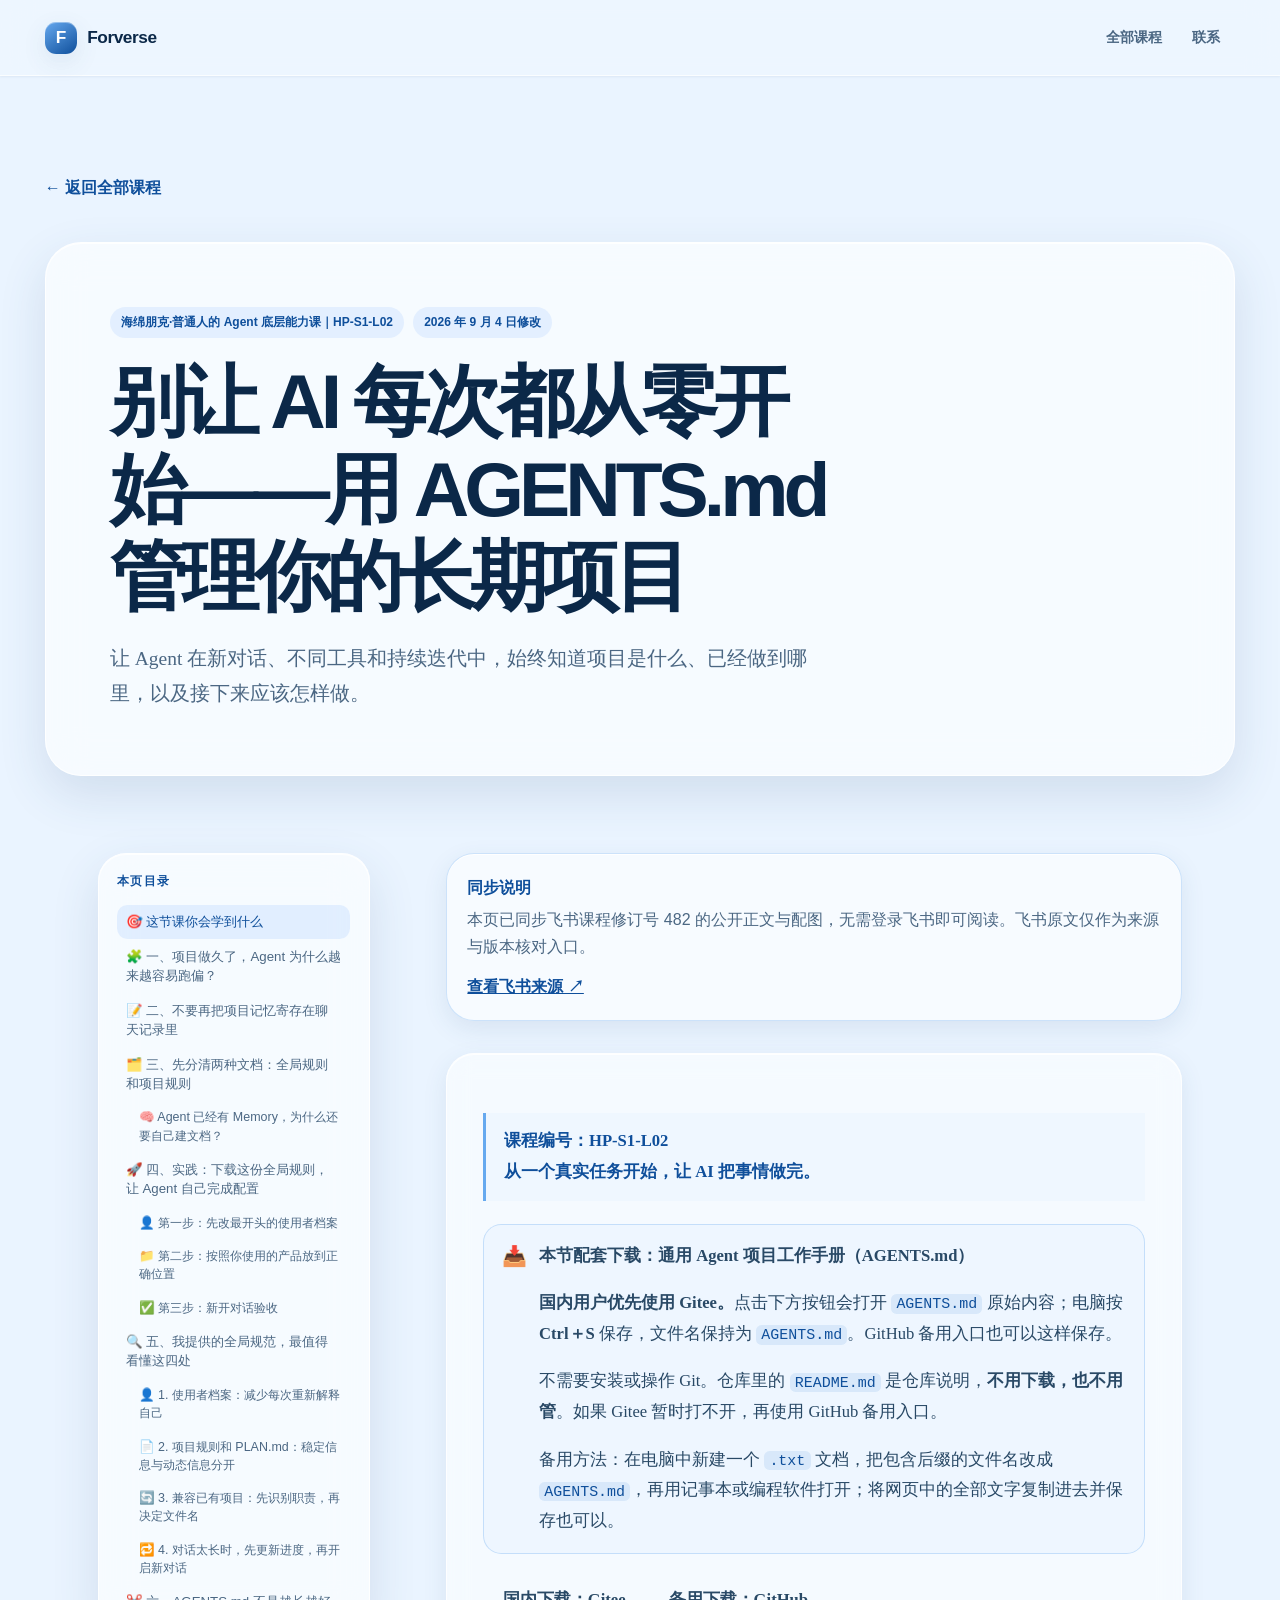
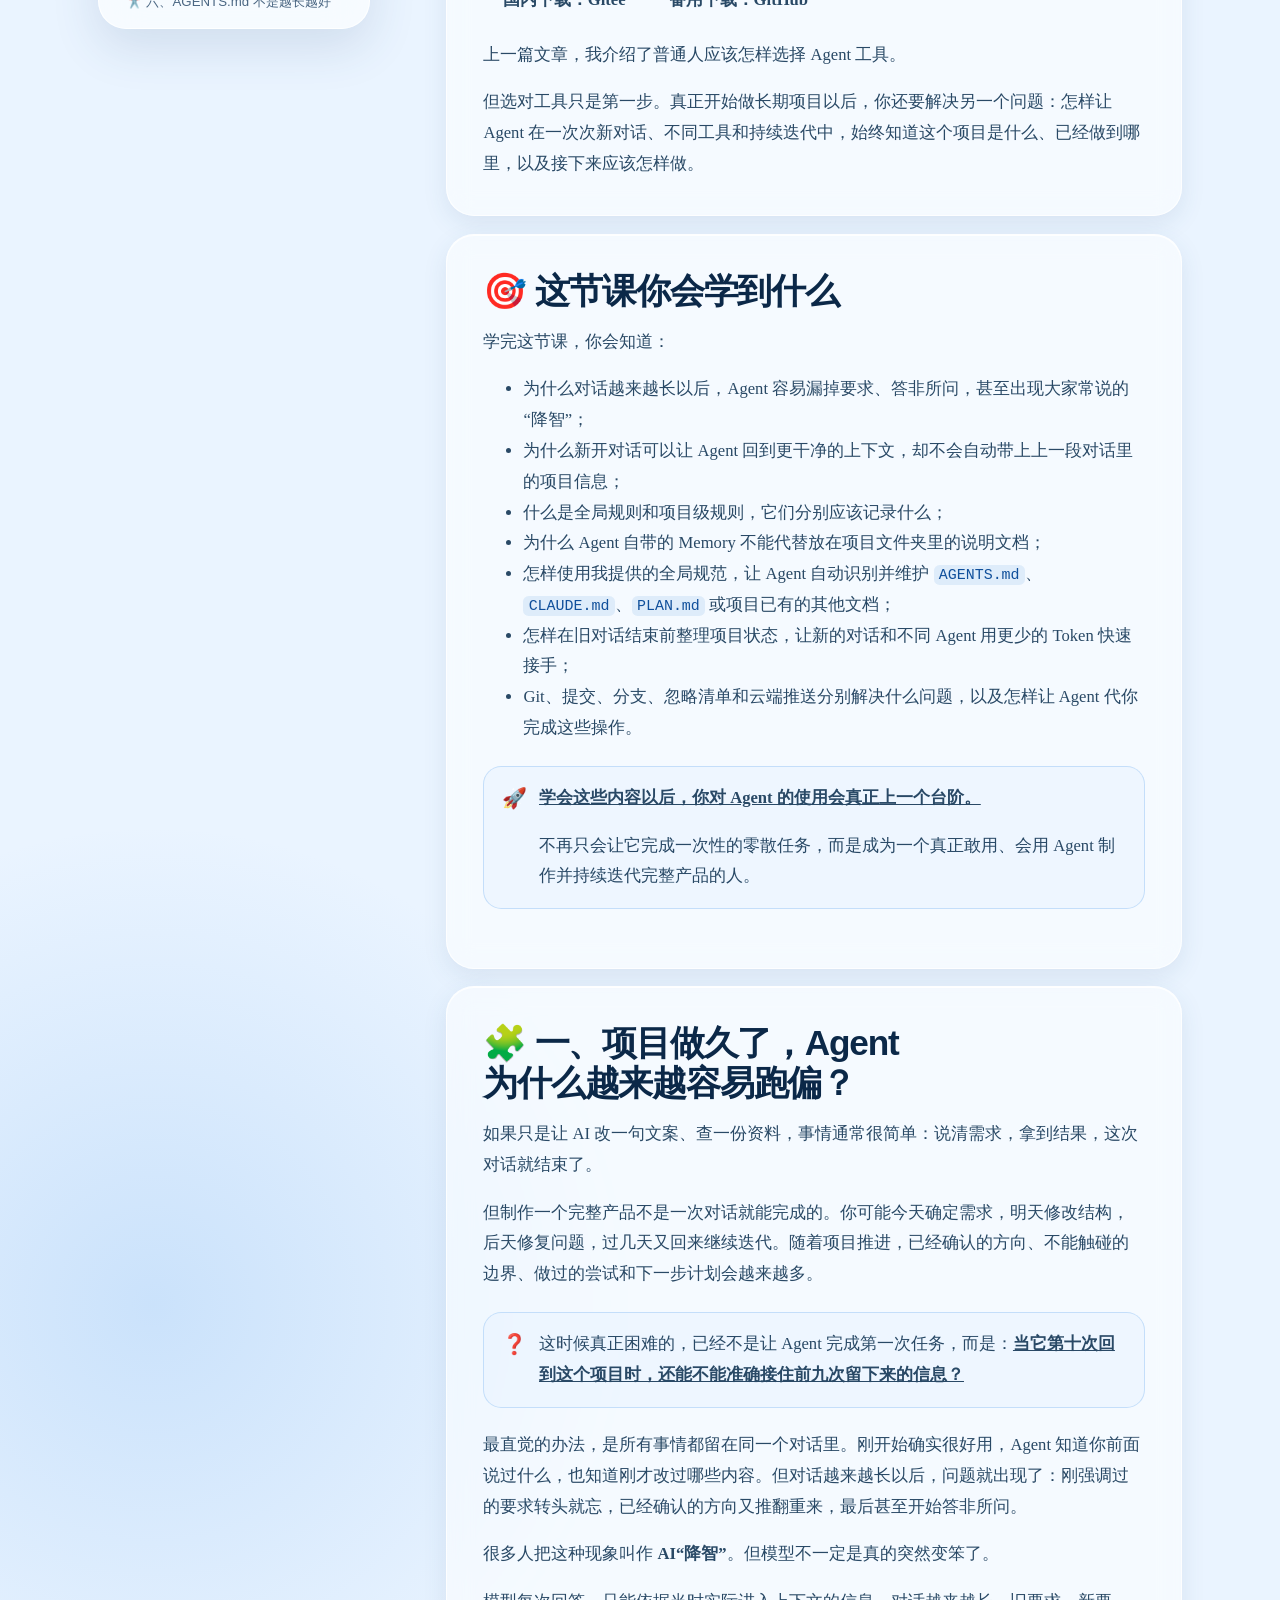
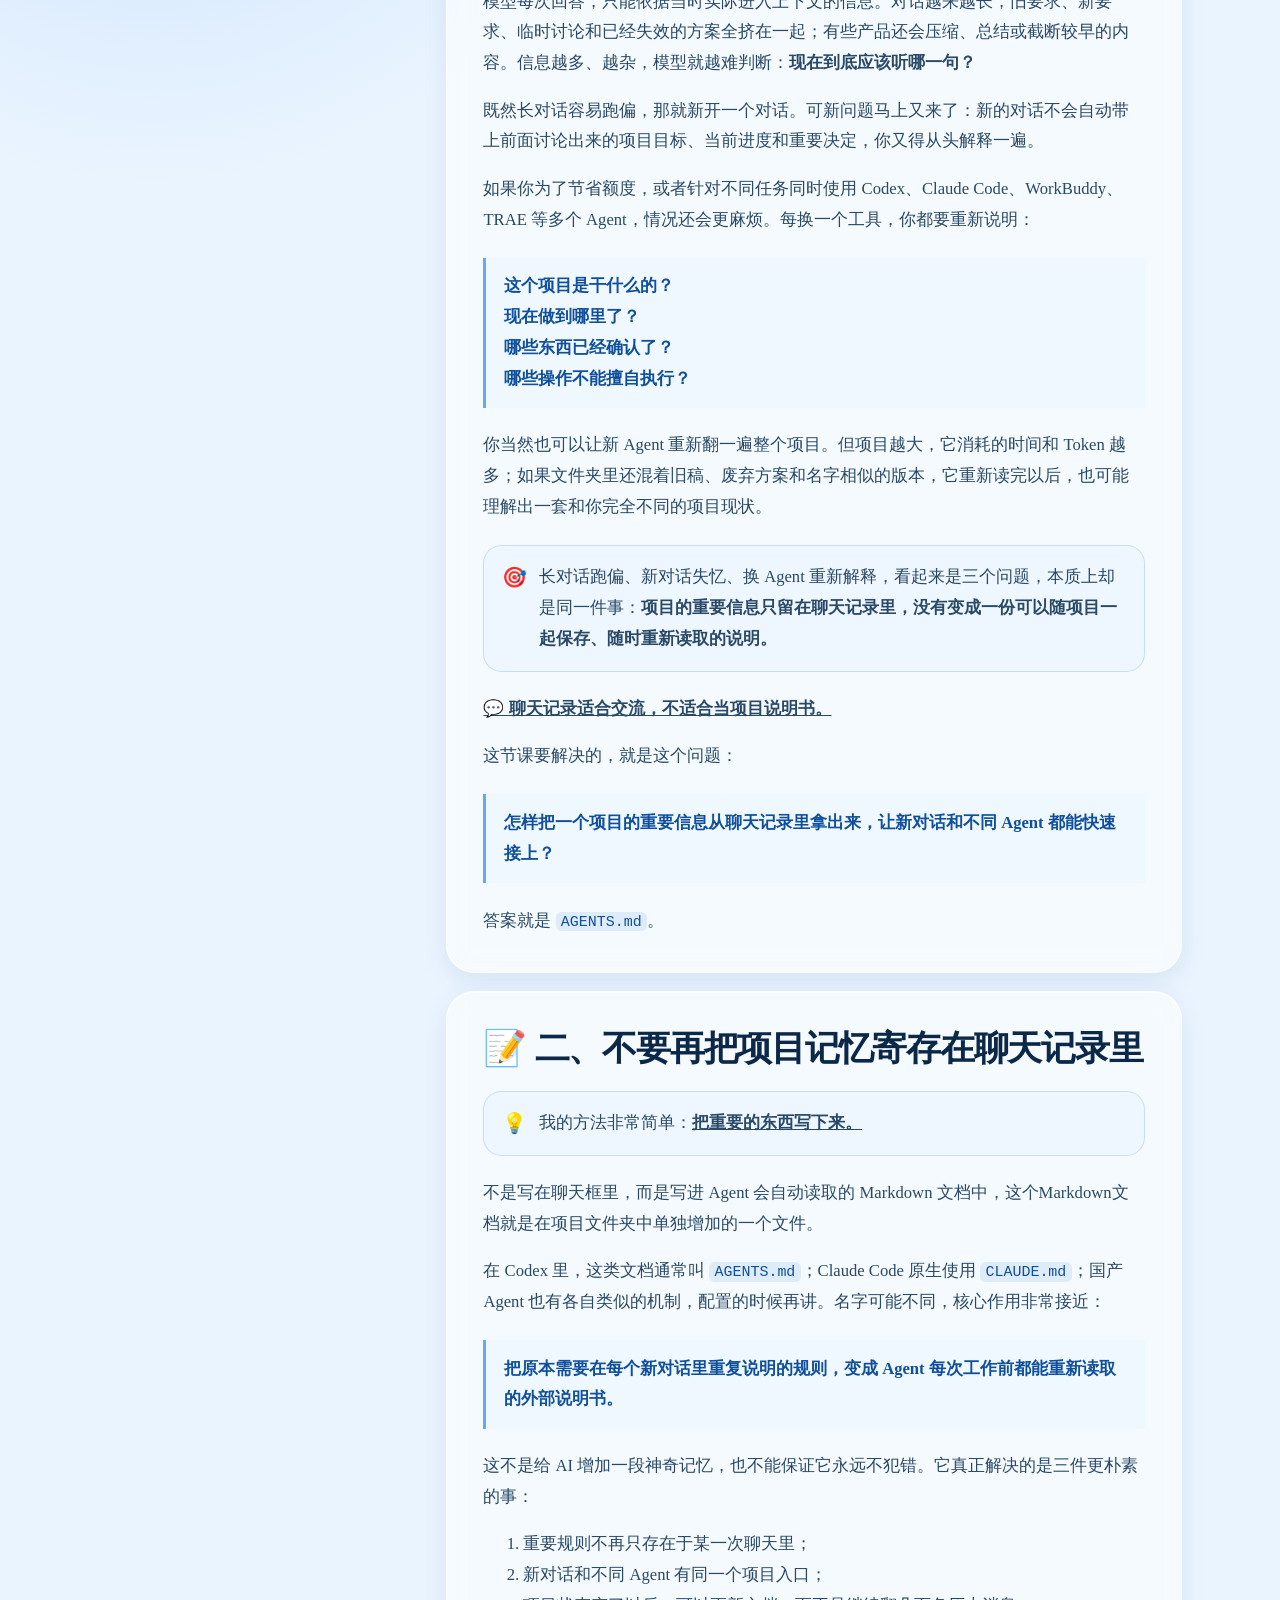
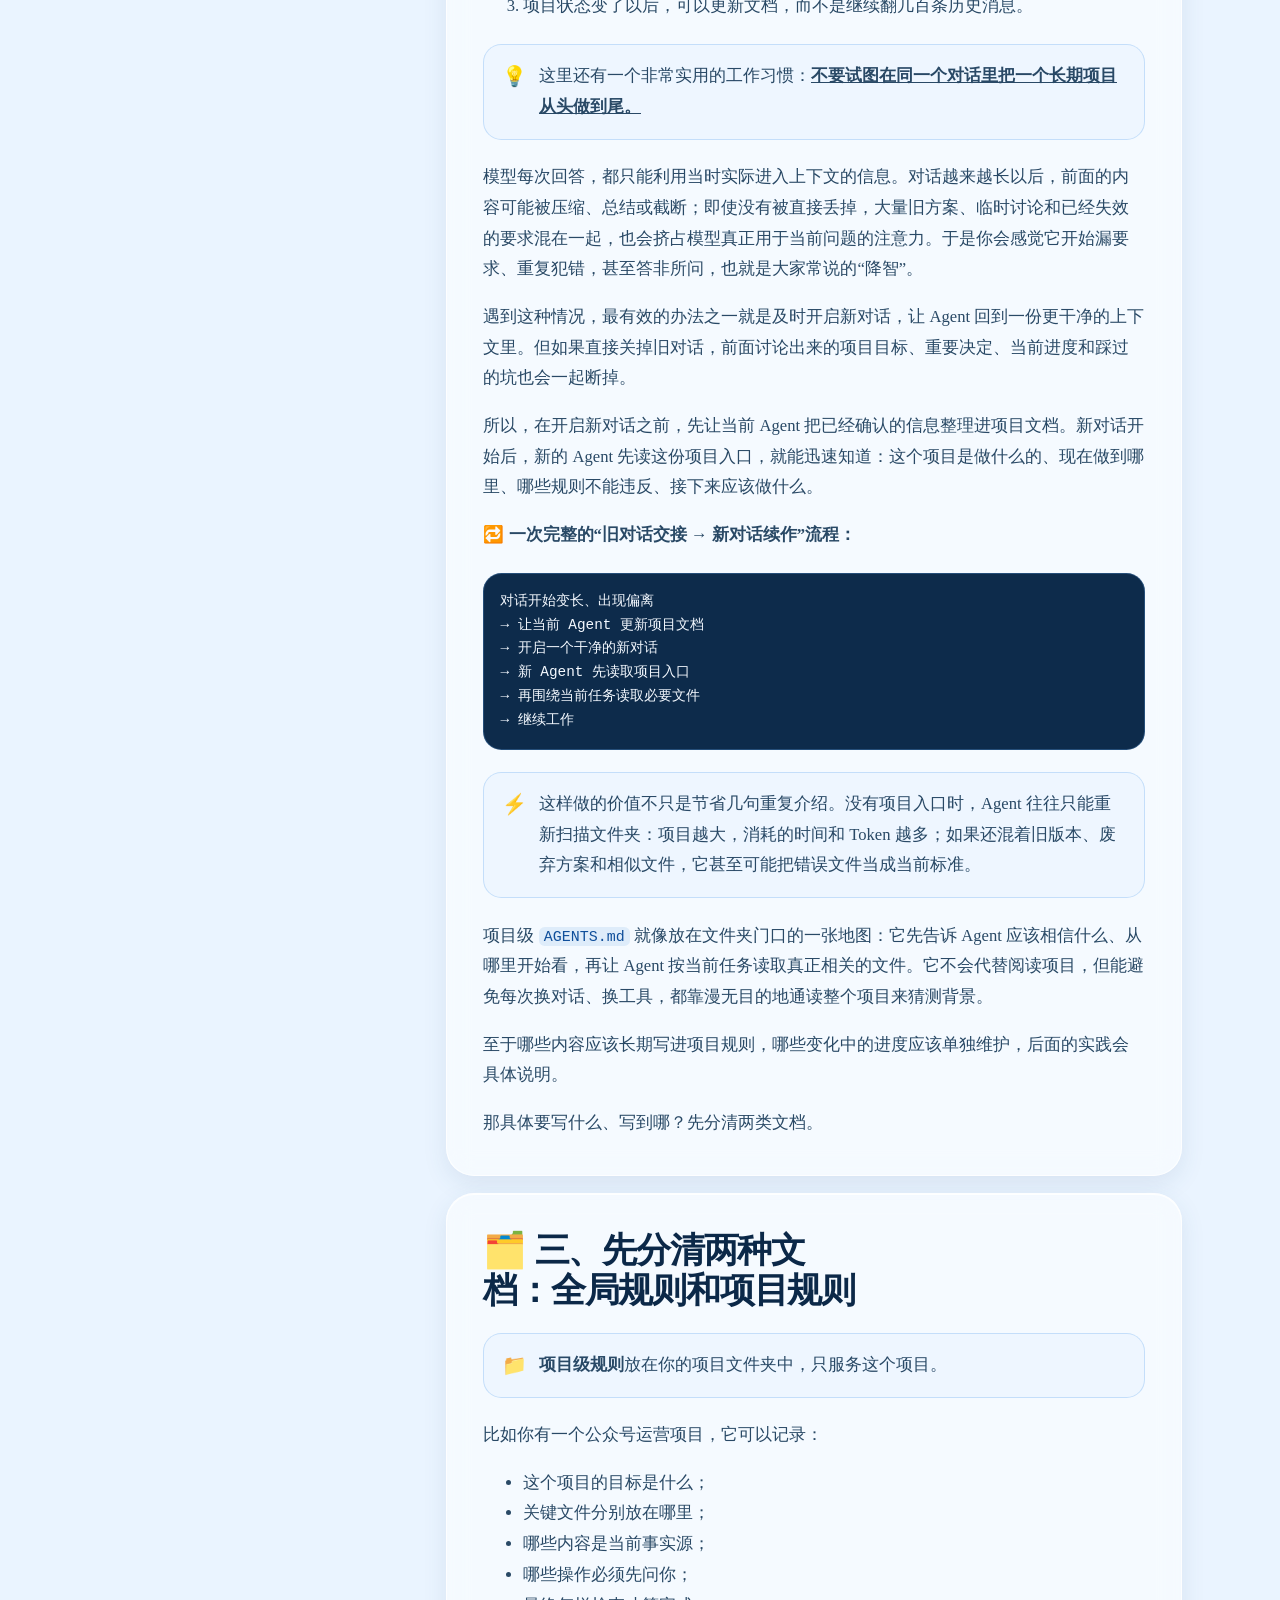
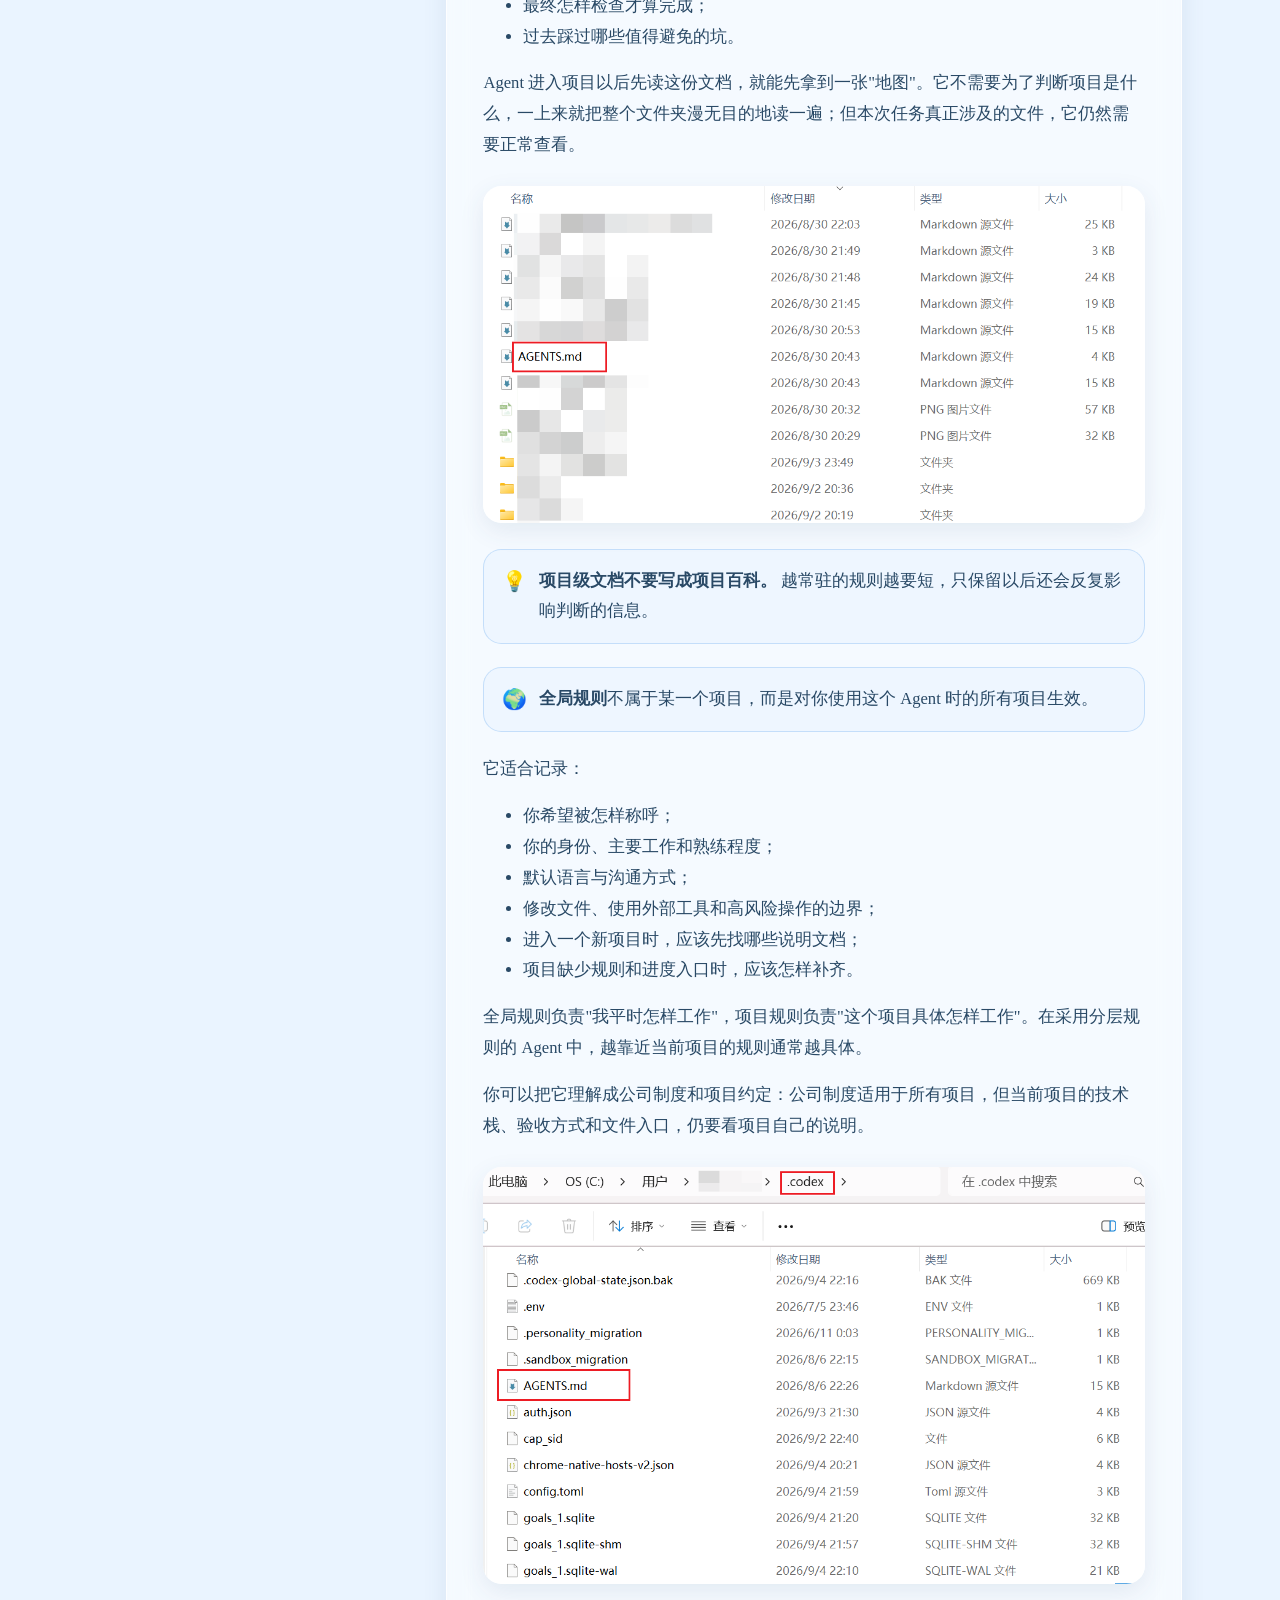
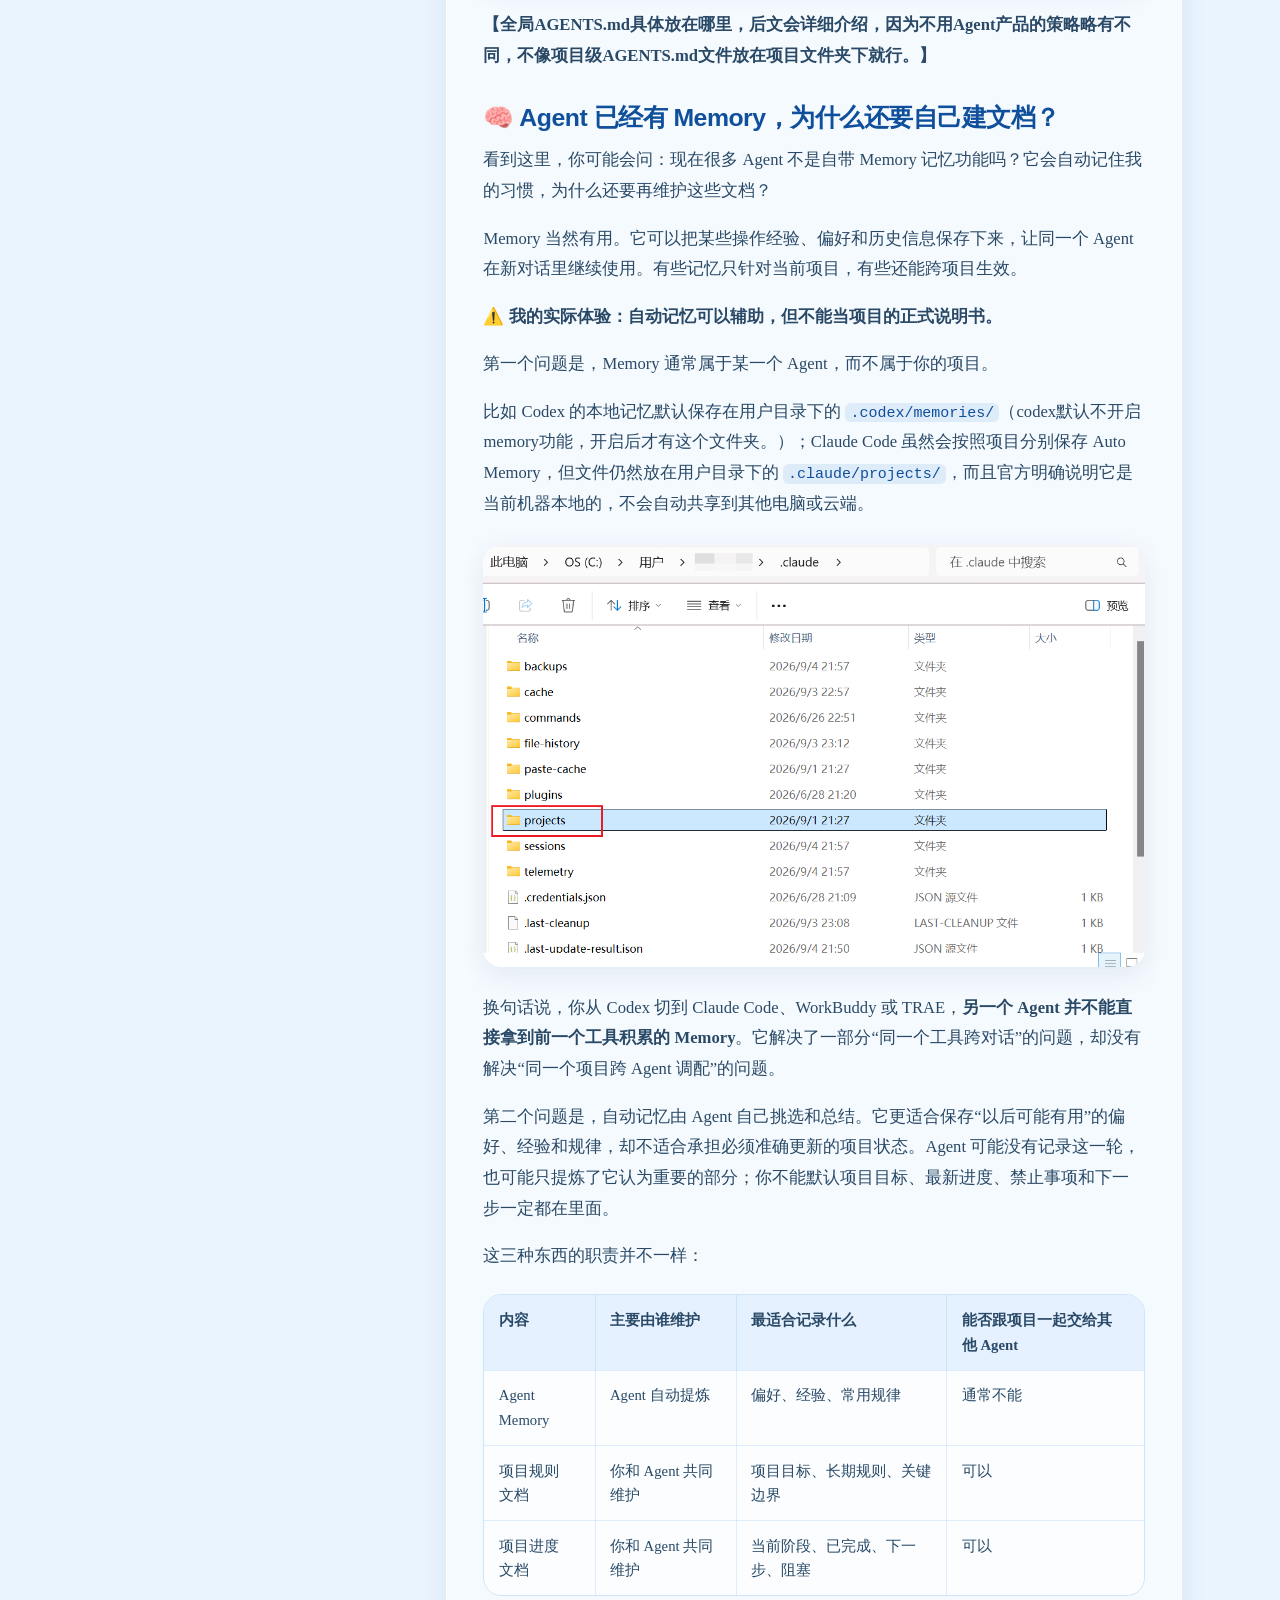
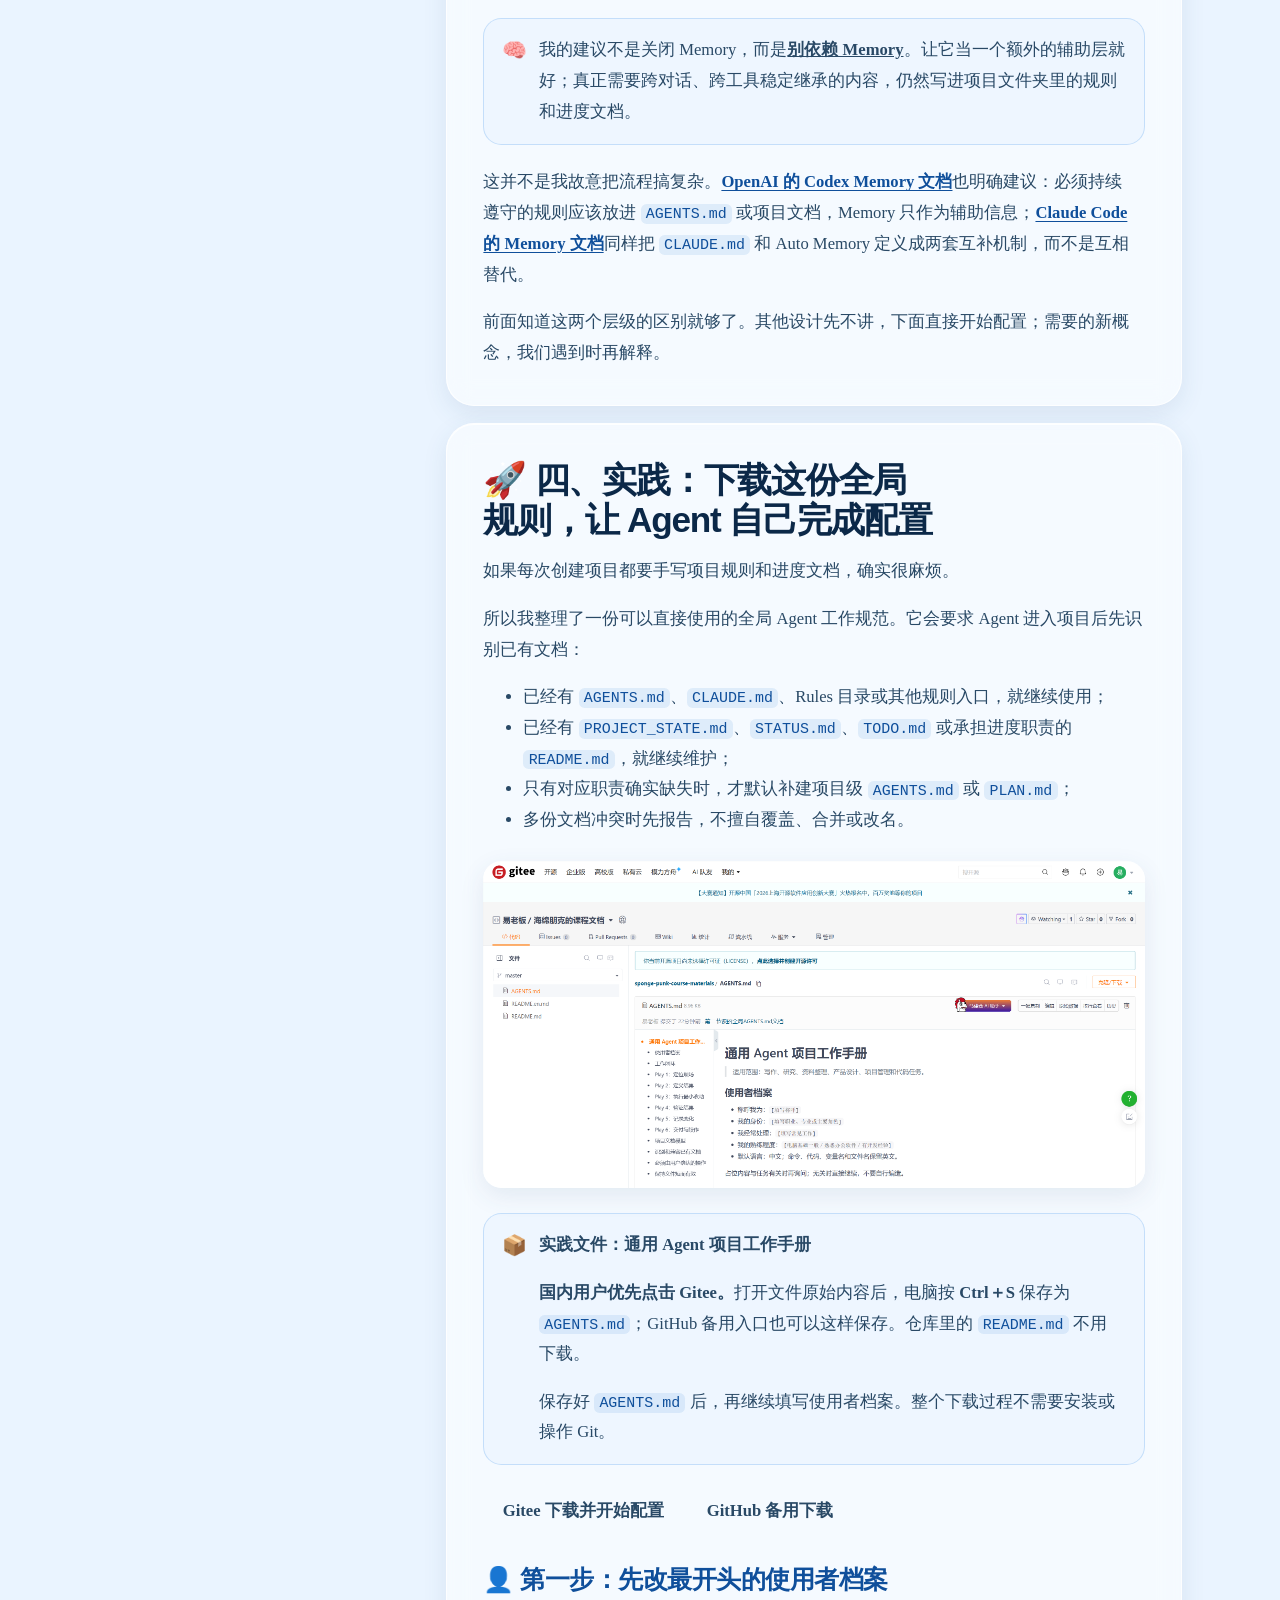
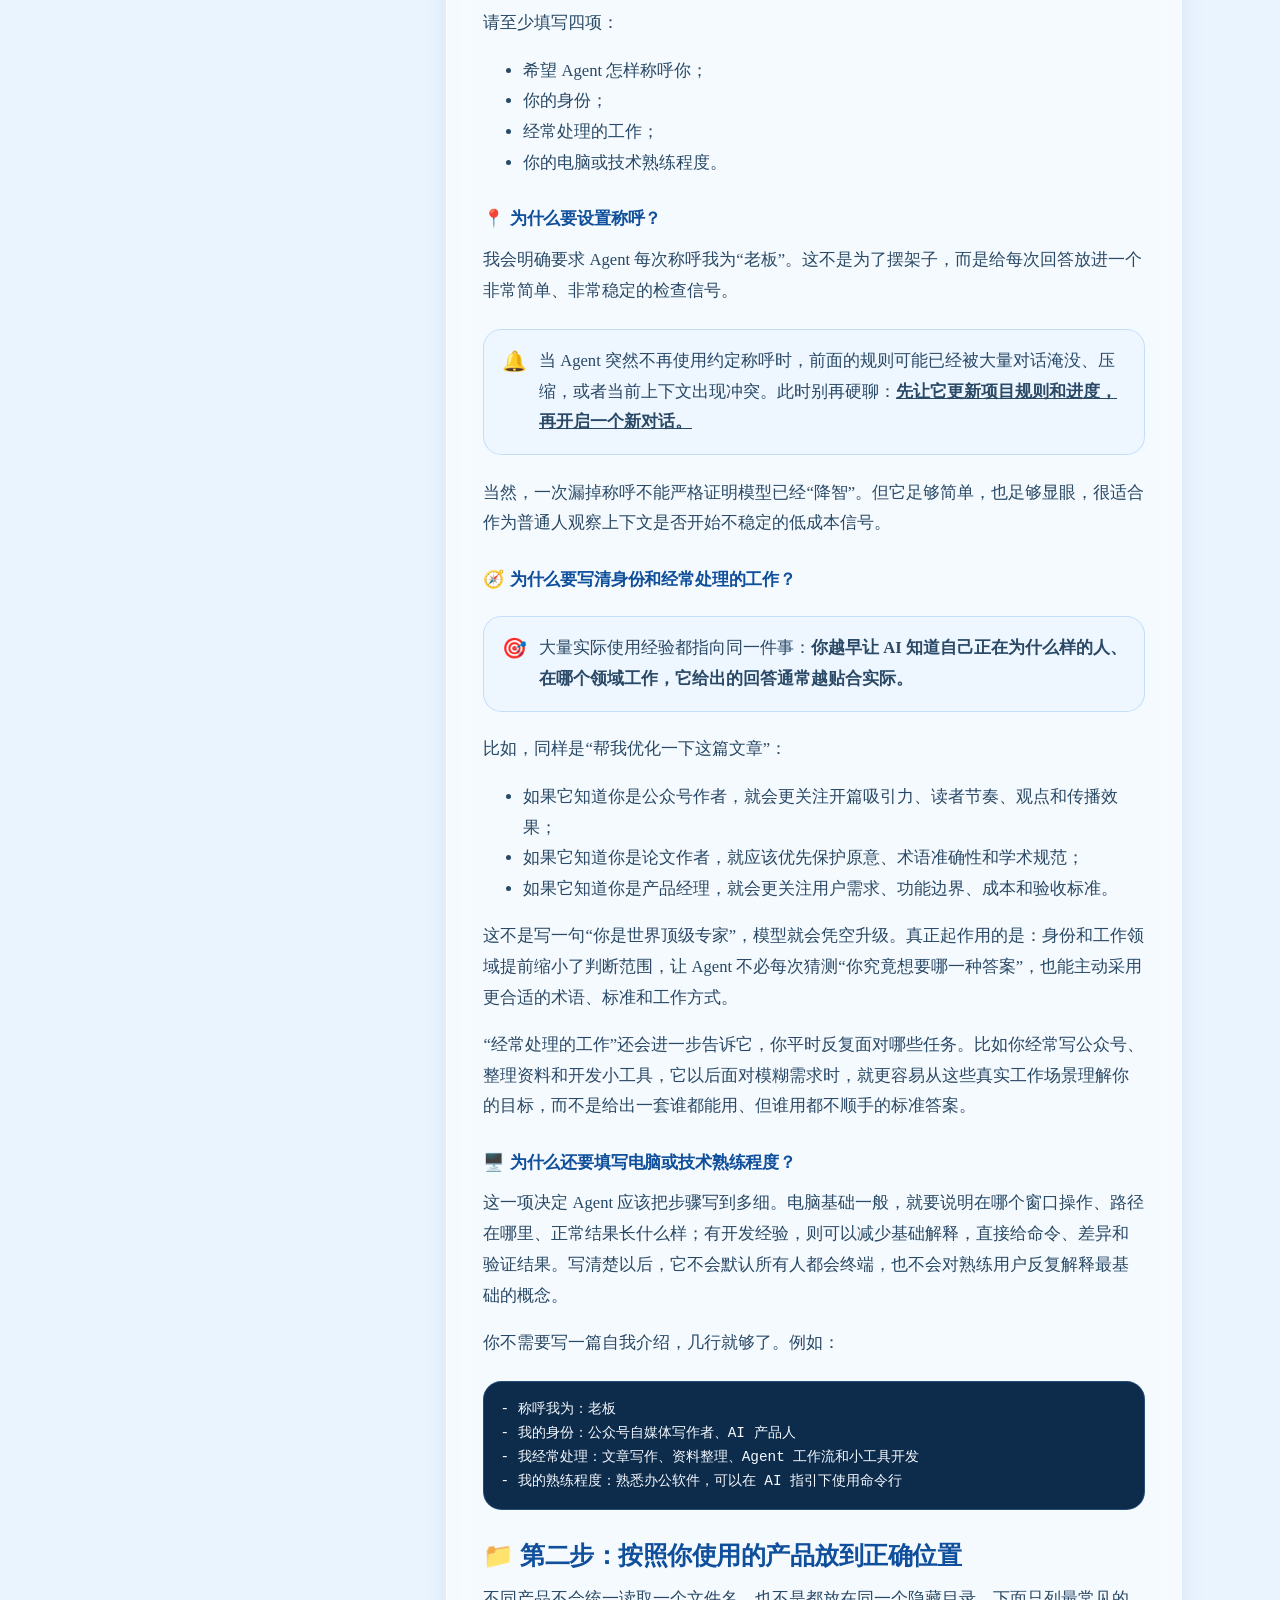
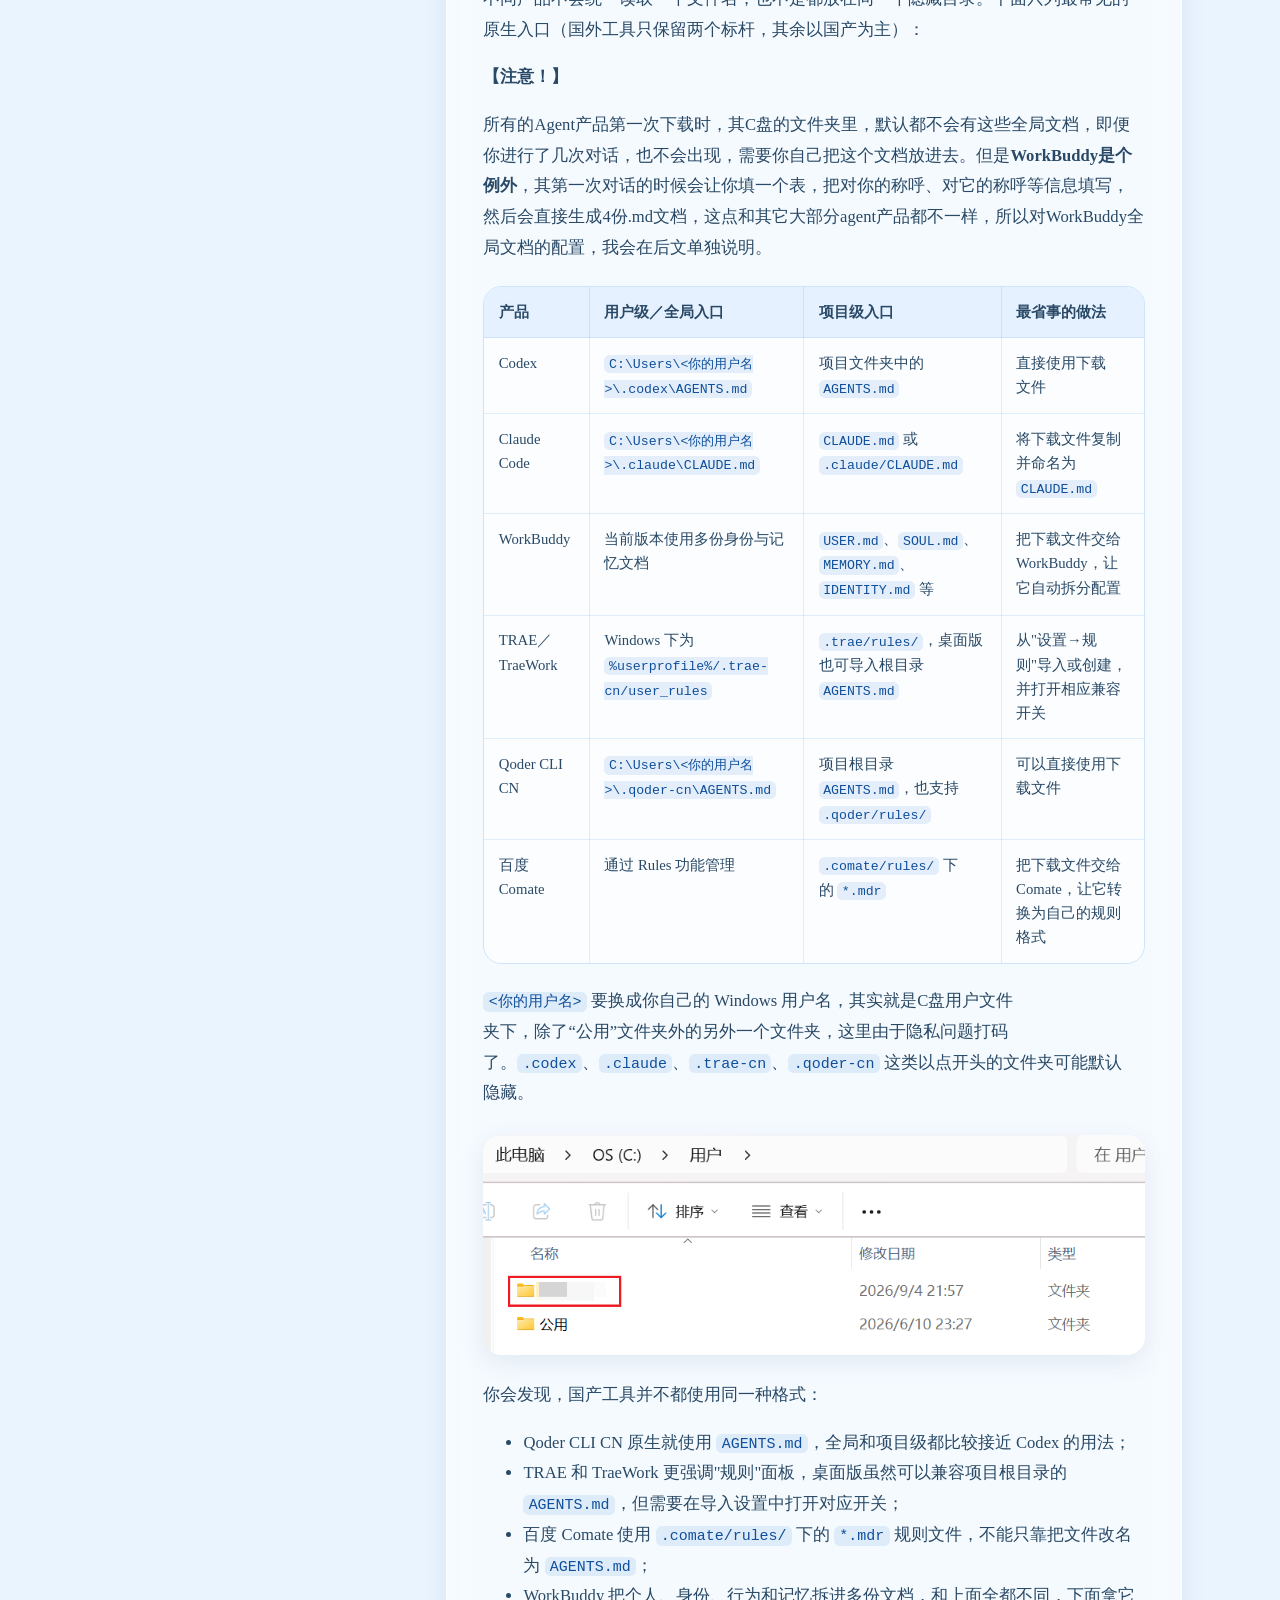
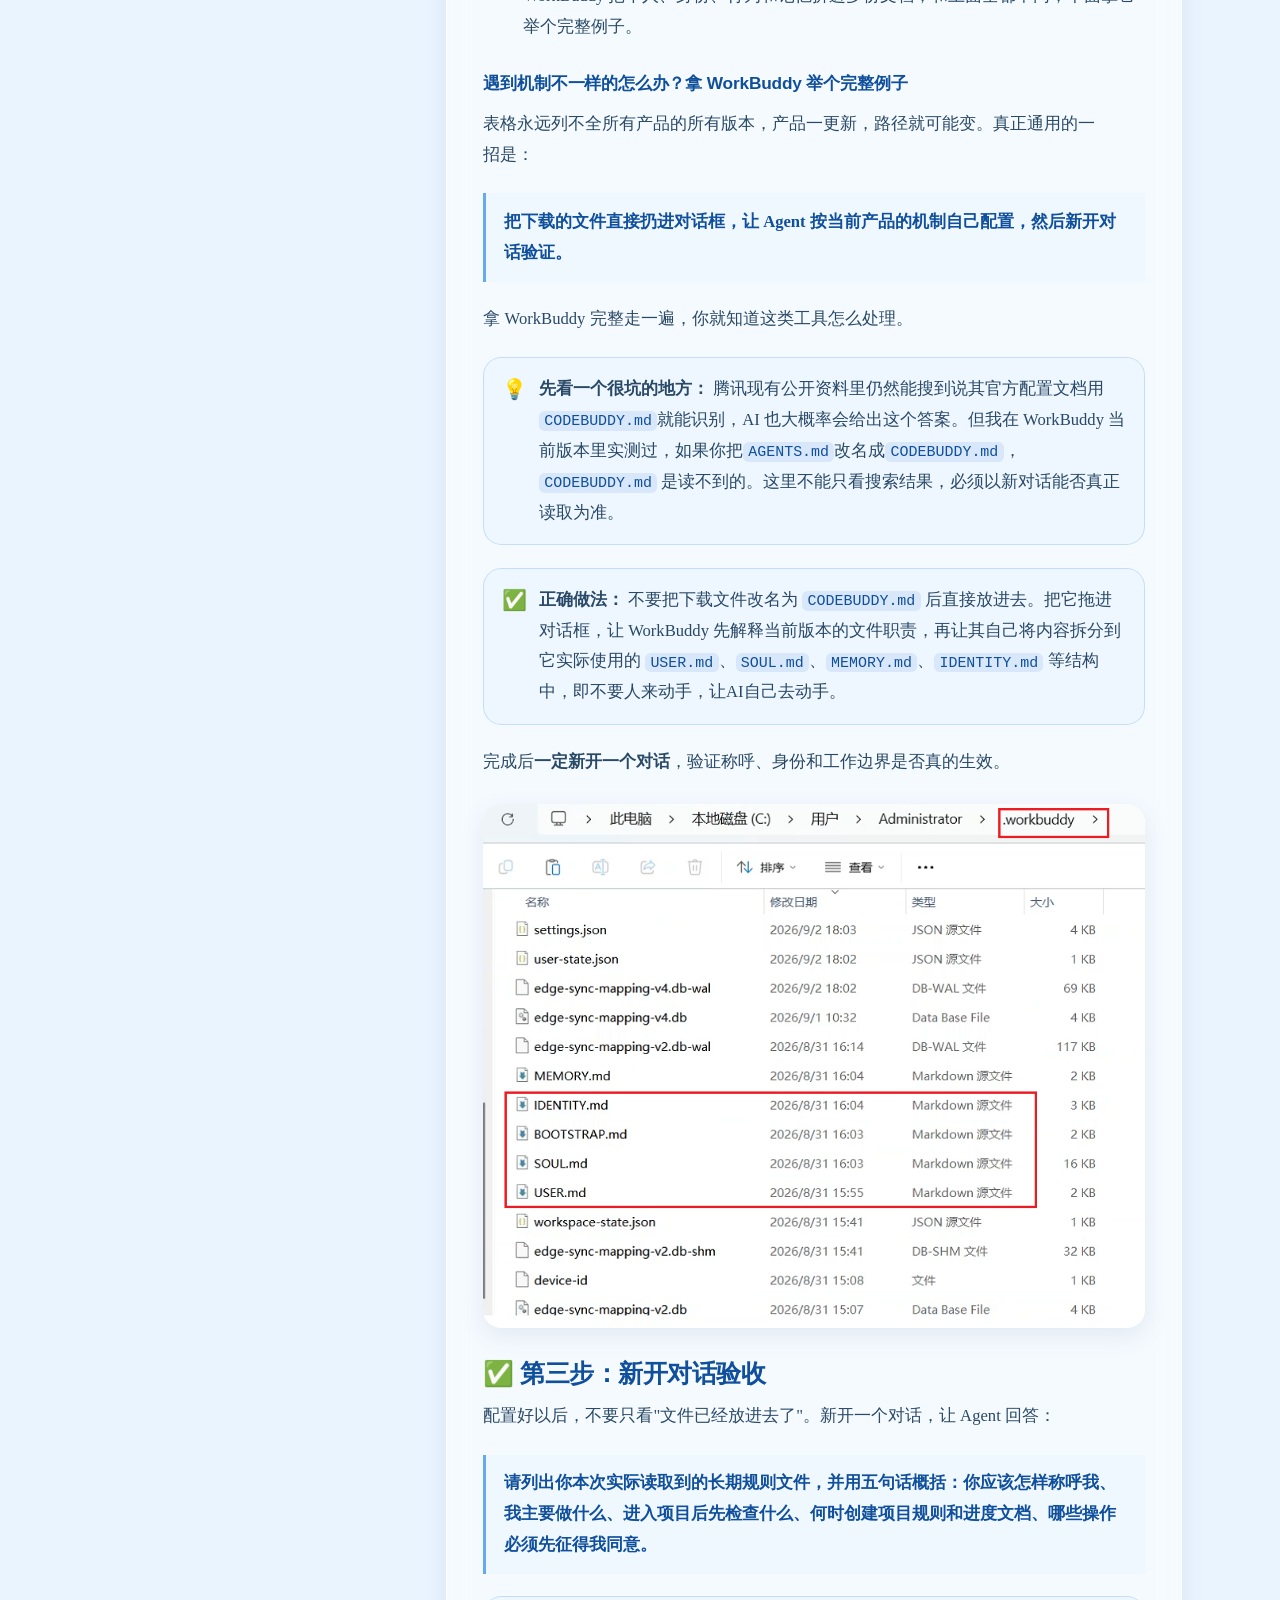
==== commit 9f2ef5ea: "feat: 公开第04课并同步课程发布文案与资料直链" ====
--- a/courses/agents-md-project-memory/index.html
+++ b/courses/agents-md-project-memory/index.html
@@ -14,13 +14,13 @@
     <a class="skip-link" href="#course-content">跳转到课程正文</a>
     <header class="site-header is-scrolled"><div class="container nav-shell"><a class="brand" href="../../index.html#intro" aria-label="返回 Forverse 首页"><span class="brand-mark" aria-hidden="true">F</span><span>Forverse</span></a><nav aria-label="课程导航"><ul class="nav-list"><li><a href="../../index.html#courses">全部课程</a></li><li><a href="../../index.html#contact">联系</a></li></ul></nav></div></header>
     <main id="course-content">
-      <header class="course-header"><div class="container"><a class="course-back" href="../../index.html#courses">← 返回全部课程</a><div class="course-hero glass-surface"><div class="course-meta"><span>海绵朋克·普通人的 Agent 底层能力课｜HP-S1-L02</span><span>内容初稿</span><span>2026 年 9 月 4 日修改</span></div><h1>别让 AI 每次都从零开始——用 AGENTS.md 管理你的长期项目</h1><p>让 Agent 在新对话、不同工具和持续迭代中，始终知道项目是什么、已经做到哪里，以及接下来应该怎样做。</p></div></div></header>
+      <header class="course-header"><div class="container"><a class="course-back" href="../../index.html#courses">← 返回全部课程</a><div class="course-hero glass-surface"><div class="course-meta"><span>海绵朋克·普通人的 Agent 底层能力课｜HP-S1-L02</span><span>2026 年 9 月 4 日修改</span></div><h1>别让 AI 每次都从零开始——用 AGENTS.md 管理你的长期项目</h1><p>让 Agent 在新对话、不同工具和持续迭代中，始终知道项目是什么、已经做到哪里，以及接下来应该怎样做。</p></div></div></header>
       <div class="container course-layout">
         <aside class="course-toc glass-surface" data-course-toc data-auto-toc aria-label="本页目录"><p class="toc-label">本页目录</p><ol></ol></aside>
         <article class="course-article">
           <details class="mobile-toc glass-surface" data-course-toc data-auto-toc><summary>展开本页目录</summary><ol></ol></details>
-          <div class="sync-note"><strong>同步说明</strong><p>本页已完整同步飞书课程修订号 482 的正文与公开图片，无需登录飞书即可阅读。飞书原文仅作为来源与版本核对入口。</p><a href="https://mcnj84082pxc.feishu.cn/wiki/SwZawpubzi7fAykvAiUc7e0Zn8g" target="_blank" rel="noopener noreferrer">查看飞书来源 ↗</a></div>
-          <section class="course-section"><blockquote><p>课程编号：HP-S1-L02<br />状态：内容初稿，产品路径尚未完成 Windows 实测，不可发布<br />从一个真实任务开始，让 AI 把事情做完。</p></blockquote><aside class="course-callout"><span aria-hidden="true">📥</span><div><p><strong>本节配套下载：通用 Agent 项目工作手册（AGENTS.md）</strong></p><p><strong>国内用户优先使用 Gitee。</strong>点击下方按钮会直接进入 <code>AGENTS.md</code> 文件页；确认文件名后，点击页面右上角的“原始数据”或下载图标。Github源点击后页面只显示一整页文字，电脑按 <strong>Ctrl＋S</strong>，即可下载，文件名保持为 <code>AGENTS.md</code>。</p><p>不需要安装或操作 Git。仓库里的 <code>README.md</code> 是仓库说明，<strong>不用下载，也不用管</strong>。如果 Gitee 暂时打不开，再使用 GitHub 备用入口。</p><p>备用方法：在电脑中新建一个 <code>.txt</code> 文档，把包含后缀的文件名改成 <code>AGENTS.md</code>，再用记事本或编程软件打开；将网页中的全部文字复制进去并保存也可以。</p></div></aside><p><a class="button button-secondary" href="https://gitee.com/boss-yi/sponge-punk-course-materials/blob/master/AGENTS.md" target="_blank" rel="noopener noreferrer">国内下载：Gitee</a> <a class="button button-secondary" href="https://github.com/YeeKuson/haimianpengke-class/raw/refs/heads/main/AGENTS.md" target="_blank" rel="noopener noreferrer">备用下载：GitHub</a></p><p>上一篇文章，我介绍了普通人应该怎样选择 Agent 工具。</p><p>但选对工具只是第一步。真正开始做长期项目以后，你还要解决另一个问题：怎样让 Agent 在一次次新对话、不同工具和持续迭代中，始终知道这个项目是什么、已经做到哪里，以及接下来应该怎样做。</p></section>
+          <div class="sync-note"><strong>同步说明</strong><p>本页已同步飞书课程修订号 482 的公开正文与配图，无需登录飞书即可阅读。飞书原文仅作为来源与版本核对入口。</p><a href="https://mcnj84082pxc.feishu.cn/wiki/SwZawpubzi7fAykvAiUc7e0Zn8g" target="_blank" rel="noopener noreferrer">查看飞书来源 ↗</a></div>
+          <section class="course-section"><blockquote><p>课程编号：HP-S1-L02<br />从一个真实任务开始，让 AI 把事情做完。</p></blockquote><aside class="course-callout"><span aria-hidden="true">📥</span><div><p><strong>本节配套下载：通用 Agent 项目工作手册（AGENTS.md）</strong></p><p><strong>国内用户优先使用 Gitee。</strong>点击下方按钮会打开 <code>AGENTS.md</code> 原始内容；电脑按 <strong>Ctrl＋S</strong> 保存，文件名保持为 <code>AGENTS.md</code>。GitHub 备用入口也可以这样保存。</p><p>不需要安装或操作 Git。仓库里的 <code>README.md</code> 是仓库说明，<strong>不用下载，也不用管</strong>。如果 Gitee 暂时打不开，再使用 GitHub 备用入口。</p><p>备用方法：在电脑中新建一个 <code>.txt</code> 文档，把包含后缀的文件名改成 <code>AGENTS.md</code>，再用记事本或编程软件打开；将网页中的全部文字复制进去并保存也可以。</p></div></aside><p><a class="button button-secondary" href="https://gitee.com/boss-yi/sponge-punk-course-materials/raw/master/AGENTS.md" target="_blank" rel="noopener noreferrer">国内下载：Gitee</a> <a class="button button-secondary" href="https://github.com/YeeKuson/haimianpengke-class/raw/refs/heads/main/AGENTS.md" target="_blank" rel="noopener noreferrer">备用下载：GitHub</a></p><p>上一篇文章，我介绍了普通人应该怎样选择 Agent 工具。</p><p>但选对工具只是第一步。真正开始做长期项目以后，你还要解决另一个问题：怎样让 Agent 在一次次新对话、不同工具和持续迭代中，始终知道这个项目是什么、已经做到哪里，以及接下来应该怎样做。</p></section>
           <section class="course-section"><h2 id="section-1" data-toc-heading><strong>🎯 这节课你会学到什么</strong></h2><p>学完这节课，你会知道：</p><ul><li>为什么对话越来越长以后，Agent 容易漏掉要求、答非所问，甚至出现大家常说的“降智”；</li><li>为什么新开对话可以让 Agent 回到更干净的上下文，却不会自动带上上一段对话里的项目信息；</li><li>什么是全局规则和项目级规则，它们分别应该记录什么；</li><li>为什么 Agent 自带的 Memory 不能代替放在项目文件夹里的说明文档；</li><li>怎样使用我提供的全局规范，让 Agent 自动识别并维护 <code>AGENTS.md</code>、<code>CLAUDE.md</code>、<code>PLAN.md</code> 或项目已有的其他文档；</li><li>怎样在旧对话结束前整理项目状态，让新的对话和不同 Agent 用更少的 Token 快速接手；</li><li>Git、提交、分支、忽略清单和云端推送分别解决什么问题，以及怎样让 Agent 代你完成这些操作。</li></ul><aside class="course-callout"><span aria-hidden="true">🚀</span><div><p><strong><u>学会这些内容以后，你对 Agent 的使用会真正上一个台阶。</u></strong></p><p>不再只会让它完成一次性的零散任务，而是成为一个真正敢用、会用 Agent 制作并持续迭代完整产品的人。</p></div></aside></section>
           <section class="course-section"><h2 id="section-2" data-toc-heading><strong>🧩 一、项目做久了，Agent 为什么越来越容易跑偏？</strong></h2><p>如果只是让 AI 改一句文案、查一份资料，事情通常很简单：说清需求，拿到结果，这次对话就结束了。</p><p>但制作一个完整产品不是一次对话就能完成的。你可能今天确定需求，明天修改结构，后天修复问题，过几天又回来继续迭代。随着项目推进，已经确认的方向、不能触碰的边界、做过的尝试和下一步计划会越来越多。</p><aside class="course-callout"><span aria-hidden="true">❓</span><div><p>这时候真正困难的，已经不是让 Agent 完成第一次任务，而是：<strong><u>当它第十次回到这个项目时，还能不能准确接住前九次留下来的信息？</u></strong></p></div></aside><p>最直觉的办法，是所有事情都留在同一个对话里。刚开始确实很好用，Agent 知道你前面说过什么，也知道刚才改过哪些内容。但对话越来越长以后，问题就出现了：刚强调过的要求转头就忘，已经确认的方向又推翻重来，最后甚至开始答非所问。</p><p>很多人把这种现象叫作 <strong>AI“降智”</strong>。但模型不一定是真的突然变笨了。</p><p>模型每次回答，只能依据当时实际进入上下文的信息。对话越来越长，旧要求、新要求、临时讨论和已经失效的方案全挤在一起；有些产品还会压缩、总结或截断较早的内容。信息越多、越杂，模型就越难判断：<strong>现在到底应该听哪一句？</strong></p><p>既然长对话容易跑偏，那就新开一个对话。可新问题马上又来了：新的对话不会自动带上前面讨论出来的项目目标、当前进度和重要决定，你又得从头解释一遍。</p><p>如果你为了节省额度，或者针对不同任务同时使用 Codex、Claude Code、WorkBuddy、TRAE 等多个 Agent，情况还会更麻烦。每换一个工具，你都要重新说明：</p><blockquote><p>这个项目是干什么的？<br />现在做到哪里了？<br />哪些东西已经确认了？<br />哪些操作不能擅自执行？</p></blockquote><p>你当然也可以让新 Agent 重新翻一遍整个项目。但项目越大，它消耗的时间和 Token 越多；如果文件夹里还混着旧稿、废弃方案和名字相似的版本，它重新读完以后，也可能理解出一套和你完全不同的项目现状。</p><aside class="course-callout"><span aria-hidden="true">🎯</span><div><p>长对话跑偏、新对话失忆、换 Agent 重新解释，看起来是三个问题，本质上却是同一件事：<strong>项目的重要信息只留在聊天记录里，没有变成一份可以随项目一起保存、随时重新读取的说明。</strong></p></div></aside><p><strong><u>💬 聊天记录适合交流，不适合当项目说明书。</u></strong></p><p>这节课要解决的，就是这个问题：</p><blockquote><p><strong>怎样把一个项目的重要信息从聊天记录里拿出来，让新对话和不同 Agent 都能快速接上？</strong></p></blockquote><p>答案就是 <code>AGENTS.md</code>。</p></section>
           <section class="course-section"><h2 id="section-3" data-toc-heading><strong>📝 二、不要再把项目记忆寄存在聊天记录里</strong></h2><aside class="course-callout"><span aria-hidden="true">💡</span><div><p>我的方法非常简单：<strong><u>把重要的东西写下来。</u></strong></p></div></aside><p>不是写在聊天框里，而是写进 Agent 会自动读取的 Markdown 文档中，这个Markdown文档就是在项目文件夹中单独增加的一个文件。</p><p>在 Codex 里，这类文档通常叫 <code>AGENTS.md</code>；Claude Code 原生使用 <code>CLAUDE.md</code>；国产 Agent 也有各自类似的机制，配置的时候再讲。名字可能不同，核心作用非常接近：</p><blockquote><p>把原本需要在每个新对话里重复说明的规则，变成 Agent 每次工作前都能重新读取的外部说明书。</p></blockquote><p>这不是给 AI 增加一段神奇记忆，也不能保证它永远不犯错。它真正解决的是三件更朴素的事：</p><ol><li>重要规则不再只存在于某一次聊天里；</li><li>新对话和不同 Agent 有同一个项目入口；</li><li>项目状态变了以后，可以更新文档，而不是继续翻几百条历史消息。</li></ol><aside class="course-callout"><span aria-hidden="true">💡</span><div><p>这里还有一个非常实用的工作习惯：<strong><u>不要试图在同一个对话里把一个长期项目从头做到尾。</u></strong></p></div></aside><p>模型每次回答，都只能利用当时实际进入上下文的信息。对话越来越长以后，前面的内容可能被压缩、总结或截断；即使没有被直接丢掉，大量旧方案、临时讨论和已经失效的要求混在一起，也会挤占模型真正用于当前问题的注意力。于是你会感觉它开始漏要求、重复犯错，甚至答非所问，也就是大家常说的“降智”。</p><p>遇到这种情况，最有效的办法之一就是及时开启新对话，让 Agent 回到一份更干净的上下文里。但如果直接关掉旧对话，前面讨论出来的项目目标、重要决定、当前进度和踩过的坑也会一起断掉。</p><p>所以，在开启新对话之前，先让当前 Agent 把已经确认的信息整理进项目文档。新对话开始后，新的 Agent 先读这份项目入口，就能迅速知道：这个项目是做什么的、现在做到哪里、哪些规则不能违反、接下来应该做什么。</p><p><strong>🔁 一次完整的“旧对话交接 → 新对话续作”流程：</strong></p><pre><code>对话开始变长、出现偏离
@@ -28,18 +28,18 @@
 → 开启一个干净的新对话
 → 新 Agent 先读取项目入口
 → 再围绕当前任务读取必要文件
-→ 继续工作</code></pre><aside class="course-callout"><span aria-hidden="true">⚡</span><div><p>这样做的价值不只是节省几句重复介绍。没有项目入口时，Agent 往往只能重新扫描文件夹：项目越大，消耗的时间和 Token 越多；如果还混着旧版本、废弃方案和相似草稿，它甚至可能把错误文件当成当前标准。</p></div></aside><p>项目级 <code>AGENTS.md</code> 就像放在文件夹门口的一张地图：它先告诉 Agent 应该相信什么、从哪里开始看，再让 Agent 按当前任务读取真正相关的文件。它不会代替阅读项目，但能避免每次换对话、换工具，都靠漫无目的地通读整个项目来猜测背景。</p><p>至于哪些内容应该长期写进项目规则，哪些变化中的进度应该单独维护，后面的实践会具体说明。</p><p>那具体要写什么、写到哪？先分清两类文档。</p></section>
+→ 继续工作</code></pre><aside class="course-callout"><span aria-hidden="true">⚡</span><div><p>这样做的价值不只是节省几句重复介绍。没有项目入口时，Agent 往往只能重新扫描文件夹：项目越大，消耗的时间和 Token 越多；如果还混着旧版本、废弃方案和相似文件，它甚至可能把错误文件当成当前标准。</p></div></aside><p>项目级 <code>AGENTS.md</code> 就像放在文件夹门口的一张地图：它先告诉 Agent 应该相信什么、从哪里开始看，再让 Agent 按当前任务读取真正相关的文件。它不会代替阅读项目，但能避免每次换对话、换工具，都靠漫无目的地通读整个项目来猜测背景。</p><p>至于哪些内容应该长期写进项目规则，哪些变化中的进度应该单独维护，后面的实践会具体说明。</p><p>那具体要写什么、写到哪？先分清两类文档。</p></section>
           <section class="course-section"><h2 id="section-4" data-toc-heading><strong>🗂️ 三、先分清两种文档：全局规则和项目规则</strong></h2><aside class="course-callout"><span aria-hidden="true">📁</span><div><p><strong>项目级规则</strong>放在你的项目文件夹中，只服务这个项目。</p></div></aside><p>比如你有一个公众号运营项目，它可以记录：</p><ul><li>这个项目的目标是什么；</li><li>关键文件分别放在哪里；</li><li>哪些内容是当前事实源；</li><li>哪些操作必须先问你；</li><li>最终怎样检查才算完成；</li><li>过去踩过哪些值得避免的坑。</li></ul><p>Agent 进入项目以后先读这份文档，就能先拿到一张&quot;地图&quot;。它不需要为了判断项目是什么，一上来就把整个文件夹漫无目的地读一遍；但本次任务真正涉及的文件，它仍然需要正常查看。</p><figure class="course-figure"><img src="../../assets/images/agents-md-project-memory-media-01.png" alt="课程配图：Agent 进入项目以后先读这份文档，就能先拿到一张&quot;地图&quot;。它不需要为了判断项目是什么，一上来就把整个文件夹漫无目的地读一遍；但本次任务真正涉" loading="lazy" decoding="async" /></figure><aside class="course-callout"><span aria-hidden="true">💡</span><div><p><strong>项目级文档不要写成项目百科。</strong> 越常驻的规则越要短，只保留以后还会反复影响判断的信息。</p></div></aside><aside class="course-callout"><span aria-hidden="true">🌍</span><div><p><strong>全局规则</strong>不属于某一个项目，而是对你使用这个 Agent 时的所有项目生效。</p></div></aside><p>它适合记录：</p><ul><li>你希望被怎样称呼；</li><li>你的身份、主要工作和熟练程度；</li><li>默认语言与沟通方式；</li><li>修改文件、使用外部工具和高风险操作的边界；</li><li>进入一个新项目时，应该先找哪些说明文档；</li><li>项目缺少规则和进度入口时，应该怎样补齐。</li></ul><p>全局规则负责&quot;我平时怎样工作&quot;，项目规则负责&quot;这个项目具体怎样工作&quot;。在采用分层规则的 Agent 中，越靠近当前项目的规则通常越具体。</p><p>你可以把它理解成公司制度和项目约定：公司制度适用于所有项目，但当前项目的技术栈、验收方式和文件入口，仍要看项目自己的说明。</p><figure class="course-figure"><img src="../../assets/images/agents-md-project-memory-media-02.png" alt="课程配图：你可以把它理解成公司制度和项目约定：公司制度适用于所有项目，但当前项目的技术栈、验收方式和文件入口，仍要看项目自己的说明" loading="lazy" decoding="async" /></figure><p><strong>【全局AGENTS.md具体放在哪里，后文会详细介绍，因为不用Agent产品的策略略有不同，不像项目级AGENTS.md文件放在项目文件夹下就行。】</strong></p><h3 id="section-5" data-toc-heading>🧠 Agent 已经有 Memory，为什么还要自己建文档？</h3><p>看到这里，你可能会问：现在很多 Agent 不是自带 Memory 记忆功能吗？它会自动记住我的习惯，为什么还要再维护这些文档？</p><p>Memory 当然有用。它可以把某些操作经验、偏好和历史信息保存下来，让同一个 Agent 在新对话里继续使用。有些记忆只针对当前项目，有些还能跨项目生效。</p><p><strong>⚠️ 我的实际体验：自动记忆可以辅助，但不能当项目的正式说明书。</strong></p><p>第一个问题是，Memory 通常属于某一个 Agent，而不属于你的项目。</p><p>比如 Codex 的本地记忆默认保存在用户目录下的 <code>.codex/memories/</code>（codex默认不开启memory功能，开启后才有这个文件夹。）；Claude Code 虽然会按照项目分别保存 Auto Memory，但文件仍然放在用户目录下的 <code>.claude/projects/</code>，而且官方明确说明它是当前机器本地的，不会自动共享到其他电脑或云端。</p><figure class="course-figure"><img src="../../assets/images/agents-md-project-memory-media-03.png" alt="课程配图：比如 Codex 的本地记忆默认保存在用户目录下的 .codex/memories/（codex默认不开启memory功能，开启后才有这个文件夹" loading="lazy" decoding="async" /></figure><p>换句话说，你从 Codex 切到 Claude Code、WorkBuddy 或 TRAE，<strong>另一个 Agent 并不能直接拿到前一个工具积累的 Memory</strong>。它解决了一部分“同一个工具跨对话”的问题，却没有解决“同一个项目跨 Agent 调配”的问题。</p><p>第二个问题是，自动记忆由 Agent 自己挑选和总结。它更适合保存“以后可能有用”的偏好、经验和规律，却不适合承担必须准确更新的项目状态。Agent 可能没有记录这一轮，也可能只提炼了它认为重要的部分；你不能默认项目目标、最新进度、禁止事项和下一步一定都在里面。</p><p>这三种东西的职责并不一样：</p><div class="course-table-wrap"><table><thead><tr><th><p>内容</p></th><th><p>主要由谁维护</p></th><th><p>最适合记录什么</p></th><th><p>能否跟项目一起交给其他 Agent</p></th></tr></thead><tbody><tr><td><p>Agent Memory</p></td><td><p>Agent 自动提炼</p></td><td><p>偏好、经验、常用规律</p></td><td><p>通常不能</p></td></tr><tr><td><p>项目规则文档</p></td><td><p>你和 Agent 共同维护</p></td><td><p>项目目标、长期规则、关键边界</p></td><td><p>可以</p></td></tr><tr><td><p>项目进度文档</p></td><td><p>你和 Agent 共同维护</p></td><td><p>当前阶段、已完成、下一步、阻塞</p></td><td><p>可以</p></td></tr></tbody></table></div><aside class="course-callout"><span aria-hidden="true">🧠</span><div><p>我的建议不是关闭 Memory，而是<strong><u>别依赖 Memory</u></strong>。让它当一个额外的辅助层就好；真正需要跨对话、跨工具稳定继承的内容，仍然写进项目文件夹里的规则和进度文档。</p></div></aside><p>这并不是我故意把流程搞复杂。<a href="https://learn.chatgpt.com/docs/customization/memories" target="_blank" rel="noopener noreferrer">OpenAI 的 Codex Memory 文档</a>也明确建议：必须持续遵守的规则应该放进 <code>AGENTS.md</code> 或项目文档，Memory 只作为辅助信息；<a href="https://code.claude.com/docs/en/memory" target="_blank" rel="noopener noreferrer">Claude Code 的 Memory 文档</a>同样把 <code>CLAUDE.md</code> 和 Auto Memory 定义成两套互补机制，而不是互相替代。</p><p>前面知道这两个层级的区别就够了。其他设计先不讲，下面直接开始配置；需要的新概念，我们遇到时再解释。</p></section>
-          <section class="course-section"><h2 id="section-6" data-toc-heading><strong>🚀 四、实践：下载这份全局规则，让 Agent 自己完成配置</strong></h2><p>如果每次创建项目都要手写项目规则和进度文档，确实很麻烦。</p><p>所以我整理了一份可以直接使用的全局 Agent 工作规范。它会要求 Agent 进入项目后先识别已有文档：</p><ul><li>已经有 <code>AGENTS.md</code>、<code>CLAUDE.md</code>、Rules 目录或其他规则入口，就继续使用；</li><li>已经有 <code>PROJECT_STATE.md</code>、<code>STATUS.md</code>、<code>TODO.md</code> 或承担进度职责的 <code>README.md</code>，就继续维护；</li><li>只有对应职责确实缺失时，才默认补建项目级 <code>AGENTS.md</code> 或 <code>PLAN.md</code>；</li><li>多份文档冲突时先报告，不擅自覆盖、合并或改名。</li></ul><figure class="course-figure"><img src="../../assets/images/agents-md-project-memory-media-04.png" alt="课程配图：已经有 AGENTS.md、CLAUDE.md、Rules 目录或其他规则入口，就继续使用；已经有 PROJECT_STATE.md、STATU" loading="lazy" decoding="async" /></figure><aside class="course-callout"><span aria-hidden="true">📦</span><div><p><strong>实践文件：通用 Agent 项目工作手册</strong></p><p><strong>国内用户优先点击 Gitee。</strong>进入文件页后确认文件名为 <code>AGENTS.md</code>，再点击“原始数据”或下载图标；Github源点击后页面只显示一整页文字，电脑按 <strong>Ctrl＋S</strong>。仓库里的 <code>README.md</code> 不用下载。</p><p>保存好 <code>AGENTS.md</code> 后，再继续填写使用者档案。整个下载过程不需要安装或操作 Git。</p></div></aside><p><a class="button button-secondary" href="https://gitee.com/boss-yi/sponge-punk-course-materials/blob/master/AGENTS.md" target="_blank" rel="noopener noreferrer">Gitee 下载并开始配置</a> <a class="button button-secondary" href="https://github.com/YeeKuson/haimianpengke-class/raw/refs/heads/main/AGENTS.md" target="_blank" rel="noopener noreferrer">GitHub 备用下载</a></p><h3 id="section-7" data-toc-heading>👤 第一步：先改最开头的使用者档案</h3><p>请至少填写四项：</p><ul><li>希望 Agent 怎样称呼你；</li><li>你的身份；</li><li>经常处理的工作；</li><li>你的电脑或技术熟练程度。</li></ul><h4><strong>📍 为什么要设置称呼？</strong></h4><p>我会明确要求 Agent 每次称呼我为“老板”。这不是为了摆架子，而是给每次回答放进一个非常简单、非常稳定的检查信号。</p><aside class="course-callout"><span aria-hidden="true">🔔</span><div><p>当 Agent 突然不再使用约定称呼时，前面的规则可能已经被大量对话淹没、压缩，或者当前上下文出现冲突。此时别再硬聊：<strong><u>先让它更新项目规则和进度，再开启一个新对话。</u></strong></p></div></aside><p>当然，一次漏掉称呼不能严格证明模型已经“降智”。但它足够简单，也足够显眼，很适合作为普通人观察上下文是否开始不稳定的低成本信号。</p><h4><strong>🧭 为什么要写清身份和经常处理的工作？</strong></h4><aside class="course-callout"><span aria-hidden="true">🎯</span><div><p>大量实际使用经验都指向同一件事：<strong>你越早让 AI 知道自己正在为什么样的人、在哪个领域工作，它给出的回答通常越贴合实际。</strong></p></div></aside><p>比如，同样是“帮我优化一下这篇文章”：</p><ul><li>如果它知道你是公众号作者，就会更关注开篇吸引力、读者节奏、观点和传播效果；</li><li>如果它知道你是论文作者，就应该优先保护原意、术语准确性和学术规范；</li><li>如果它知道你是产品经理，就会更关注用户需求、功能边界、成本和验收标准。</li></ul><p>这不是写一句“你是世界顶级专家”，模型就会凭空升级。真正起作用的是：身份和工作领域提前缩小了判断范围，让 Agent 不必每次猜测“你究竟想要哪一种答案”，也能主动采用更合适的术语、标准和工作方式。</p><p>“经常处理的工作”还会进一步告诉它，你平时反复面对哪些任务。比如你经常写公众号、整理资料和开发小工具，它以后面对模糊需求时，就更容易从这些真实工作场景理解你的目标，而不是给出一套谁都能用、但谁用都不顺手的标准答案。</p><h4><strong>🖥️ 为什么还要填写电脑或技术熟练程度？</strong></h4><p>这一项决定 Agent 应该把步骤写到多细。电脑基础一般，就要说明在哪个窗口操作、路径在哪里、正常结果长什么样；有开发经验，则可以减少基础解释，直接给命令、差异和验证结果。写清楚以后，它不会默认所有人都会终端，也不会对熟练用户反复解释最基础的概念。</p><p>你不需要写一篇自我介绍，几行就够了。例如：</p><pre><code>- 称呼我为：老板
+          <section class="course-section"><h2 id="section-6" data-toc-heading><strong>🚀 四、实践：下载这份全局规则，让 Agent 自己完成配置</strong></h2><p>如果每次创建项目都要手写项目规则和进度文档，确实很麻烦。</p><p>所以我整理了一份可以直接使用的全局 Agent 工作规范。它会要求 Agent 进入项目后先识别已有文档：</p><ul><li>已经有 <code>AGENTS.md</code>、<code>CLAUDE.md</code>、Rules 目录或其他规则入口，就继续使用；</li><li>已经有 <code>PROJECT_STATE.md</code>、<code>STATUS.md</code>、<code>TODO.md</code> 或承担进度职责的 <code>README.md</code>，就继续维护；</li><li>只有对应职责确实缺失时，才默认补建项目级 <code>AGENTS.md</code> 或 <code>PLAN.md</code>；</li><li>多份文档冲突时先报告，不擅自覆盖、合并或改名。</li></ul><figure class="course-figure"><img src="../../assets/images/agents-md-project-memory-media-04.png" alt="课程配图：已经有 AGENTS.md、CLAUDE.md、Rules 目录或其他规则入口，就继续使用；已经有 PROJECT_STATE.md、STATU" loading="lazy" decoding="async" /></figure><aside class="course-callout"><span aria-hidden="true">📦</span><div><p><strong>实践文件：通用 Agent 项目工作手册</strong></p><p><strong>国内用户优先点击 Gitee。</strong>打开文件原始内容后，电脑按 <strong>Ctrl＋S</strong> 保存为 <code>AGENTS.md</code>；GitHub 备用入口也可以这样保存。仓库里的 <code>README.md</code> 不用下载。</p><p>保存好 <code>AGENTS.md</code> 后，再继续填写使用者档案。整个下载过程不需要安装或操作 Git。</p></div></aside><p><a class="button button-secondary" href="https://gitee.com/boss-yi/sponge-punk-course-materials/raw/master/AGENTS.md" target="_blank" rel="noopener noreferrer">Gitee 下载并开始配置</a> <a class="button button-secondary" href="https://github.com/YeeKuson/haimianpengke-class/raw/refs/heads/main/AGENTS.md" target="_blank" rel="noopener noreferrer">GitHub 备用下载</a></p><h3 id="section-7" data-toc-heading>👤 第一步：先改最开头的使用者档案</h3><p>请至少填写四项：</p><ul><li>希望 Agent 怎样称呼你；</li><li>你的身份；</li><li>经常处理的工作；</li><li>你的电脑或技术熟练程度。</li></ul><h4><strong>📍 为什么要设置称呼？</strong></h4><p>我会明确要求 Agent 每次称呼我为“老板”。这不是为了摆架子，而是给每次回答放进一个非常简单、非常稳定的检查信号。</p><aside class="course-callout"><span aria-hidden="true">🔔</span><div><p>当 Agent 突然不再使用约定称呼时，前面的规则可能已经被大量对话淹没、压缩，或者当前上下文出现冲突。此时别再硬聊：<strong><u>先让它更新项目规则和进度，再开启一个新对话。</u></strong></p></div></aside><p>当然，一次漏掉称呼不能严格证明模型已经“降智”。但它足够简单，也足够显眼，很适合作为普通人观察上下文是否开始不稳定的低成本信号。</p><h4><strong>🧭 为什么要写清身份和经常处理的工作？</strong></h4><aside class="course-callout"><span aria-hidden="true">🎯</span><div><p>大量实际使用经验都指向同一件事：<strong>你越早让 AI 知道自己正在为什么样的人、在哪个领域工作，它给出的回答通常越贴合实际。</strong></p></div></aside><p>比如，同样是“帮我优化一下这篇文章”：</p><ul><li>如果它知道你是公众号作者，就会更关注开篇吸引力、读者节奏、观点和传播效果；</li><li>如果它知道你是论文作者，就应该优先保护原意、术语准确性和学术规范；</li><li>如果它知道你是产品经理，就会更关注用户需求、功能边界、成本和验收标准。</li></ul><p>这不是写一句“你是世界顶级专家”，模型就会凭空升级。真正起作用的是：身份和工作领域提前缩小了判断范围，让 Agent 不必每次猜测“你究竟想要哪一种答案”，也能主动采用更合适的术语、标准和工作方式。</p><p>“经常处理的工作”还会进一步告诉它，你平时反复面对哪些任务。比如你经常写公众号、整理资料和开发小工具，它以后面对模糊需求时，就更容易从这些真实工作场景理解你的目标，而不是给出一套谁都能用、但谁用都不顺手的标准答案。</p><h4><strong>🖥️ 为什么还要填写电脑或技术熟练程度？</strong></h4><p>这一项决定 Agent 应该把步骤写到多细。电脑基础一般，就要说明在哪个窗口操作、路径在哪里、正常结果长什么样；有开发经验，则可以减少基础解释，直接给命令、差异和验证结果。写清楚以后，它不会默认所有人都会终端，也不会对熟练用户反复解释最基础的概念。</p><p>你不需要写一篇自我介绍，几行就够了。例如：</p><pre><code>- 称呼我为：老板
 - 我的身份：公众号自媒体写作者、AI 产品人
 - 我经常处理：文章写作、资料整理、Agent 工作流和小工具开发
-- 我的熟练程度：熟悉办公软件，可以在 AI 指引下使用命令行</code></pre><p>【建议插入图片：下载文件开头&quot;使用者档案&quot;的填写前后对比，只展示虚构示例，不暴露真实个人信息。】</p><h3 id="section-8" data-toc-heading>📁 第二步：按照你使用的产品放到正确位置</h3><p>不同产品不会统一读取一个文件名，也不是都放在同一个隐藏目录。下面只列最常见的原生入口（国外工具只保留两个标杆，其余以国产为主）：</p><p><strong>【注意！】</strong></p><p>所有的Agent产品第一次下载时，其C盘的文件夹里，默认都不会有这些全局文档，即便你进行了几次对话，也不会出现，需要你自己把这个文档放进去。但是<strong>WorkBuddy是个例外</strong>，其第一次对话的时候会让你填一个表，把对你的称呼、对它的称呼等信息填写，然后会直接生成4份.md文档，这点和其它大部分agent产品都不一样，所以对WorkBuddy全局文档的配置，我会在后文单独说明。</p><div class="course-table-wrap"><table><thead><tr><th><p>产品</p></th><th><p>用户级／全局入口</p></th><th><p>项目级入口</p></th><th><p>最省事的做法</p></th></tr></thead><tbody><tr><td><p>Codex</p></td><td><p><code>C:\Users\&lt;你的用户名&gt;\.codex\AGENTS.md</code></p></td><td><p>项目文件夹中的 <code>AGENTS.md</code></p></td><td><p>直接使用下载文件</p></td></tr><tr><td><p>Claude Code</p></td><td><p><code>C:\Users\&lt;你的用户名&gt;\.claude\CLAUDE.md</code></p></td><td><p><code>CLAUDE.md</code> 或 <code>.claude/CLAUDE.md</code></p></td><td><p>将下载文件复制并命名为 <code>CLAUDE.md</code></p></td></tr><tr><td><p>WorkBuddy</p></td><td><p>当前版本使用多份身份与记忆文档</p></td><td><p><code>USER.md</code>、<code>SOUL.md</code>、<code>MEMORY.md</code>、<code>IDENTITY.md</code> 等</p></td><td><p>把下载文件交给 WorkBuddy，让它自动拆分配置</p></td></tr><tr><td><p>TRAE／TraeWork</p></td><td><p>Windows 下为 <code>%userprofile%/.trae-cn/user_rules</code></p></td><td><p><code>.trae/rules/</code>，桌面版也可导入根目录 <code>AGENTS.md</code></p></td><td><p>从&quot;设置→规则&quot;导入或创建，并打开相应兼容开关</p></td></tr><tr><td><p>Qoder CLI CN</p></td><td><p><code>C:\Users\&lt;你的用户名&gt;\.qoder-cn\AGENTS.md</code></p></td><td><p>项目根目录 <code>AGENTS.md</code>，也支持 <code>.qoder/rules/</code></p></td><td><p>可以直接使用下载文件</p></td></tr><tr><td><p>百度 Comate</p></td><td><p>通过 Rules 功能管理</p></td><td><p><code>.comate/rules/</code> 下的 <code>*.mdr</code></p></td><td><p>把下载文件交给 Comate，让它转换为自己的规则格式</p></td></tr></tbody></table></div><p><code>&lt;你的用户名&gt;</code> 要换成你自己的 Windows 用户名，其实就是C盘用户文件夹下，除了“公用”文件夹外的另外一个文件夹，这里由于隐私问题打码了。<code>.codex</code>、<code>.claude</code>、<code>.trae-cn</code>、<code>.qoder-cn</code> 这类以点开头的文件夹可能默认隐藏。</p><figure class="course-figure"><img src="../../assets/images/agents-md-project-memory-media-05.png" alt="课程配图：&lt;你的用户名&gt; 要换成你自己的 Windows 用户名，其实就是C盘用户文件夹下，除了“公用”文件夹外的另外一个文件夹，这里由于隐私问题打码了。" loading="lazy" decoding="async" /></figure><p>你会发现，国产工具并不都使用同一种格式：</p><ul><li>Qoder CLI CN 原生就使用 <code>AGENTS.md</code>，全局和项目级都比较接近 Codex 的用法；</li><li>TRAE 和 TraeWork 更强调&quot;规则&quot;面板，桌面版虽然可以兼容项目根目录的 <code>AGENTS.md</code>，但需要在导入设置中打开对应开关；</li><li>百度 Comate 使用 <code>.comate/rules/</code> 下的 <code>*.mdr</code> 规则文件，不能只靠把文件改名为 <code>AGENTS.md</code>；</li><li>WorkBuddy 把个人、身份、行为和记忆拆进多份文档，和上面全都不同，下面拿它举个完整例子。</li></ul><h4>遇到机制不一样的怎么办？拿 WorkBuddy 举个完整例子</h4><p>表格永远列不全所有产品的所有版本，产品一更新，路径就可能变。真正通用的一招是：</p><blockquote><p><strong>把下载的文件直接扔进对话框，让 Agent 按当前产品的机制自己配置，然后新开对话验证。</strong></p></blockquote><p>拿 WorkBuddy 完整走一遍，你就知道这类工具怎么处理。</p><aside class="course-callout"><span aria-hidden="true">💡</span><div><p><strong>先看一个很坑的地方：</strong> 腾讯现有公开资料里仍然能搜到说其官方配置文档用 <code>CODEBUDDY.md</code>就能识别，AI 也大概率会给出这个答案。但我在 WorkBuddy 当前版本里实测过，如果你把<code>AGENTS.md</code>改名成<code>CODEBUDDY.md</code>，<code>CODEBUDDY.md</code> 是读不到的。这里不能只看搜索结果，必须以新对话能否真正读取为准。</p></div></aside><aside class="course-callout"><span aria-hidden="true">✅</span><div><p><strong>正确做法：</strong> 不要把下载文件改名为 <code>CODEBUDDY.md</code> 后直接放进去。把它拖进对话框，让 WorkBuddy 先解释当前版本的文件职责，再让其自己将内容拆分到它实际使用的 <code>USER.md</code>、<code>SOUL.md</code>、<code>MEMORY.md</code>、<code>IDENTITY.md</code> 等结构中，即不要人来动手，让AI自己去动手。</p></div></aside><p>完成后<strong>一定新开一个对话</strong>，验证称呼、身份和工作边界是否真的生效。</p><figure class="course-figure"><img src="../../assets/images/agents-md-project-memory-media-06.png" alt="课程配图：完成后一定新开一个对话，验证称呼、身份和工作边界是否真的生效" loading="lazy" decoding="async" /></figure><h3 id="section-9" data-toc-heading>✅ 第三步：新开对话验收</h3><p>配置好以后，不要只看&quot;文件已经放进去了&quot;。新开一个对话，让 Agent 回答：</p><blockquote><p>请列出你本次实际读取到的长期规则文件，并用五句话概括：你应该怎样称呼我、我主要做什么、进入项目后先检查什么、何时创建项目规则和进度文档、哪些操作必须先征得我同意。</p></blockquote><aside class="course-callout"><span aria-hidden="true">✅</span><div><p><strong>只有它能准确回答，才说明配置真正生效。</strong></p></div></aside></section>
+- 我的熟练程度：熟悉办公软件，可以在 AI 指引下使用命令行</code></pre><h3 id="section-8" data-toc-heading>📁 第二步：按照你使用的产品放到正确位置</h3><p>不同产品不会统一读取一个文件名，也不是都放在同一个隐藏目录。下面只列最常见的原生入口（国外工具只保留两个标杆，其余以国产为主）：</p><p><strong>【注意！】</strong></p><p>所有的Agent产品第一次下载时，其C盘的文件夹里，默认都不会有这些全局文档，即便你进行了几次对话，也不会出现，需要你自己把这个文档放进去。但是<strong>WorkBuddy是个例外</strong>，其第一次对话的时候会让你填一个表，把对你的称呼、对它的称呼等信息填写，然后会直接生成4份.md文档，这点和其它大部分agent产品都不一样，所以对WorkBuddy全局文档的配置，我会在后文单独说明。</p><div class="course-table-wrap"><table><thead><tr><th><p>产品</p></th><th><p>用户级／全局入口</p></th><th><p>项目级入口</p></th><th><p>最省事的做法</p></th></tr></thead><tbody><tr><td><p>Codex</p></td><td><p><code>C:\Users\&lt;你的用户名&gt;\.codex\AGENTS.md</code></p></td><td><p>项目文件夹中的 <code>AGENTS.md</code></p></td><td><p>直接使用下载文件</p></td></tr><tr><td><p>Claude Code</p></td><td><p><code>C:\Users\&lt;你的用户名&gt;\.claude\CLAUDE.md</code></p></td><td><p><code>CLAUDE.md</code> 或 <code>.claude/CLAUDE.md</code></p></td><td><p>将下载文件复制并命名为 <code>CLAUDE.md</code></p></td></tr><tr><td><p>WorkBuddy</p></td><td><p>当前版本使用多份身份与记忆文档</p></td><td><p><code>USER.md</code>、<code>SOUL.md</code>、<code>MEMORY.md</code>、<code>IDENTITY.md</code> 等</p></td><td><p>把下载文件交给 WorkBuddy，让它自动拆分配置</p></td></tr><tr><td><p>TRAE／TraeWork</p></td><td><p>Windows 下为 <code>%userprofile%/.trae-cn/user_rules</code></p></td><td><p><code>.trae/rules/</code>，桌面版也可导入根目录 <code>AGENTS.md</code></p></td><td><p>从&quot;设置→规则&quot;导入或创建，并打开相应兼容开关</p></td></tr><tr><td><p>Qoder CLI CN</p></td><td><p><code>C:\Users\&lt;你的用户名&gt;\.qoder-cn\AGENTS.md</code></p></td><td><p>项目根目录 <code>AGENTS.md</code>，也支持 <code>.qoder/rules/</code></p></td><td><p>可以直接使用下载文件</p></td></tr><tr><td><p>百度 Comate</p></td><td><p>通过 Rules 功能管理</p></td><td><p><code>.comate/rules/</code> 下的 <code>*.mdr</code></p></td><td><p>把下载文件交给 Comate，让它转换为自己的规则格式</p></td></tr></tbody></table></div><p><code>&lt;你的用户名&gt;</code> 要换成你自己的 Windows 用户名，其实就是C盘用户文件夹下，除了“公用”文件夹外的另外一个文件夹，这里由于隐私问题打码了。<code>.codex</code>、<code>.claude</code>、<code>.trae-cn</code>、<code>.qoder-cn</code> 这类以点开头的文件夹可能默认隐藏。</p><figure class="course-figure"><img src="../../assets/images/agents-md-project-memory-media-05.png" alt="课程配图：&lt;你的用户名&gt; 要换成你自己的 Windows 用户名，其实就是C盘用户文件夹下，除了“公用”文件夹外的另外一个文件夹，这里由于隐私问题打码了。" loading="lazy" decoding="async" /></figure><p>你会发现，国产工具并不都使用同一种格式：</p><ul><li>Qoder CLI CN 原生就使用 <code>AGENTS.md</code>，全局和项目级都比较接近 Codex 的用法；</li><li>TRAE 和 TraeWork 更强调&quot;规则&quot;面板，桌面版虽然可以兼容项目根目录的 <code>AGENTS.md</code>，但需要在导入设置中打开对应开关；</li><li>百度 Comate 使用 <code>.comate/rules/</code> 下的 <code>*.mdr</code> 规则文件，不能只靠把文件改名为 <code>AGENTS.md</code>；</li><li>WorkBuddy 把个人、身份、行为和记忆拆进多份文档，和上面全都不同，下面拿它举个完整例子。</li></ul><h4>遇到机制不一样的怎么办？拿 WorkBuddy 举个完整例子</h4><p>表格永远列不全所有产品的所有版本，产品一更新，路径就可能变。真正通用的一招是：</p><blockquote><p><strong>把下载的文件直接扔进对话框，让 Agent 按当前产品的机制自己配置，然后新开对话验证。</strong></p></blockquote><p>拿 WorkBuddy 完整走一遍，你就知道这类工具怎么处理。</p><aside class="course-callout"><span aria-hidden="true">💡</span><div><p><strong>先看一个很坑的地方：</strong> 腾讯现有公开资料里仍然能搜到说其官方配置文档用 <code>CODEBUDDY.md</code>就能识别，AI 也大概率会给出这个答案。但我在 WorkBuddy 当前版本里实测过，如果你把<code>AGENTS.md</code>改名成<code>CODEBUDDY.md</code>，<code>CODEBUDDY.md</code> 是读不到的。这里不能只看搜索结果，必须以新对话能否真正读取为准。</p></div></aside><aside class="course-callout"><span aria-hidden="true">✅</span><div><p><strong>正确做法：</strong> 不要把下载文件改名为 <code>CODEBUDDY.md</code> 后直接放进去。把它拖进对话框，让 WorkBuddy 先解释当前版本的文件职责，再让其自己将内容拆分到它实际使用的 <code>USER.md</code>、<code>SOUL.md</code>、<code>MEMORY.md</code>、<code>IDENTITY.md</code> 等结构中，即不要人来动手，让AI自己去动手。</p></div></aside><p>完成后<strong>一定新开一个对话</strong>，验证称呼、身份和工作边界是否真的生效。</p><figure class="course-figure"><img src="../../assets/images/agents-md-project-memory-media-06.png" alt="课程配图：完成后一定新开一个对话，验证称呼、身份和工作边界是否真的生效" loading="lazy" decoding="async" /></figure><h3 id="section-9" data-toc-heading>✅ 第三步：新开对话验收</h3><p>配置好以后，不要只看&quot;文件已经放进去了&quot;。新开一个对话，让 Agent 回答：</p><blockquote><p>请列出你本次实际读取到的长期规则文件，并用五句话概括：你应该怎样称呼我、我主要做什么、进入项目后先检查什么、何时创建项目规则和进度文档、哪些操作必须先征得我同意。</p></blockquote><aside class="course-callout"><span aria-hidden="true">✅</span><div><p><strong>只有它能准确回答，才说明配置真正生效。</strong></p></div></aside></section>
           <section class="course-section"><h2 id="section-10" data-toc-heading><strong>🔍 五、我提供的全局规范，最值得看懂这四处</strong></h2><h3 id="section-11" data-toc-heading>👤 1. 使用者档案：减少每次重新解释自己</h3><p>称呼、身份和主要工作不是装饰。</p><p>比如我是公众号自媒体写作者，也是互联网 AI 技术和 Agent 产品人。Agent 知道这件事以后，处理文章时应该重视观点、叙事和可信度；处理代码时则要重视可维护性和验证。</p><aside class="course-callout"><span aria-hidden="true">💡</span><div><p><strong>同一个要求，不同身份需要的答案完全不同。</strong> 提前写清楚，是在给 Agent 一个稳定的判断背景。</p></div></aside><h3 id="section-12" data-toc-heading>📄 2. 项目规则和 PLAN.md：稳定信息与动态信息分开</h3><aside class="course-callout"><span aria-hidden="true">📄</span><div><p><strong>项目规则</strong>告诉 Agent“这里是什么、应该怎样做”；<strong><code>PLAN.md</code></strong> 告诉它“已经做到哪里、下一步做什么”。</p></div></aside><p>前者不要太长，后者不要堆历史。每次完成实质工作，只更新真正变化的内容；没有验证过的事项不能写成&quot;已完成&quot;。</p><h3 id="section-13" data-toc-heading>🔄 3. 兼容已有项目：先识别职责，再决定文件名</h3><p>现实中的项目不会整齐地只使用 <code>AGENTS.md</code>。</p><p>有的用 <code>CLAUDE.md</code>，有的用 <code>.trae/rules/</code>，有的用 <code>.comate/rules/</code>，有的把规则和进度都写在 <code>README.md</code>。因此我没有要求 Agent 看到项目就无脑创建两份新文件，而是先判断现有文档分别承担什么职责。</p><aside class="course-callout"><span aria-hidden="true">✅</span><div><p><strong>能复用就复用，缺什么才补什么。</strong> 这样既能兼容旧项目，也不会在同一文件夹里制造几份互相矛盾的“最高说明”。</p></div></aside><h3 id="section-14" data-toc-heading>🔁 4. 对话太长时，先更新进度，再开启新对话</h3><p>完成配置以后，真正的用法才刚开始。</p><p>当你感觉对话已经很长、Agent 开始漏要求，或者当前阶段已经完成时，直接对它说：</p><blockquote><p>更新一下项目规则和进度文档，只保留下一次继续工作真正需要的信息。完成后告诉我，新对话应该从哪一步开始。</p></blockquote><p>确认文档已经更新，再开启新对话。新对话开始后，让 Agent 先回答：</p><blockquote><p>读取当前项目的规则和进度，告诉我项目现在处于什么阶段，下一步是什么。先不要修改文件。</p></blockquote><aside class="course-callout"><span aria-hidden="true">🎉</span><div><p>如果它能准确复述<strong>项目目标、当前阶段和下一步</strong>，这次交接就成功了。</p></div></aside><p>我自己还会让模型每次称呼我为&quot;老板&quot;。哪天它突然不这么叫了，我会把这当成一个提醒：当前上下文可能已经开始不稳定，该让它更新项目进度并考虑换新对话了。</p><p>当然，一次漏掉称呼只是预警信号，不代表模型真的变笨了。</p><figure class="course-figure"><img src="../../assets/images/agents-md-project-memory-media-07.png" alt="课程配图：当然，一次漏掉称呼只是预警信号，不代表模型真的变笨了" loading="lazy" decoding="async" /></figure></section>
           <section class="course-section"><h2 id="section-15" data-toc-heading><strong>✂️ 六、AGENTS.md 不是越长越好</strong></h2><aside class="course-callout"><span aria-hidden="true">💡</span><div><p>规则文件会占用每次会话的上下文。<strong><u>写得越长，不代表 Agent 越聪明。</u></strong></p></div></aside><p><strong>✅ 一个优秀的项目规则文档，只应该保留三类内容：</strong></p><ul><li>以后会多次影响决策的信息；</li><li>具体到可以检查的规则；</li><li>删除以后很可能再次犯错的重要教训。</li></ul><p>临时任务不要塞进去，流水账不要塞进去，从文件夹本身一眼就能看出的内容也不要抄一遍。</p><p><strong><u>🎯 目标：让下一个 Agent 在最短时间内做出正确判断。</u></strong></p></section>
           <section class="course-section"><h2 id="section-16" data-toc-heading><strong>💾 七、最后再说 Git：写文档不强求，写代码真心建议</strong></h2><p>前面我没有把 Git 设成所有人的必做项。</p><p>如果你只是处理几份 Word、Markdown 或资料，软件本身有历史版本，或者项目只有少量变化，用 <code>v1</code>、<code>v2</code> 保存几份文件完全可以。没必要为了显得专业，给所有文件夹都初始化 Git。</p><p>但如果你在写代码，我真的建议至少让 Agent 提醒你使用 Git。</p><p>我在接触 Git 前，经常遇到一个崩溃的问题：某段代码之前明明好好的，改完一个新功能以后却出 Bug 了。我只能跟 AI 说&quot;退回去&quot;，可一旦对话已经很长，或者已经换了新对话，AI 也不知道&quot;退回去&quot;到底是退到哪里，只会继续猜，代码越改越乱。</p><p>我也试过每改一版就复制一个文件夹：<code>project_v1</code>、<code>project_v2</code>、<code>project_final</code>、<code>project_真的final</code>……</p><p>拜托，这不仅很蠢，而且几周以后，我怎么知道每一个版本到底改了什么？😭</p><p>Git 解决的正是这个问题。</p><aside class="course-callout"><span aria-hidden="true">🤖</span><div><p><strong>这一节不是让你背 Git 命令。</strong> 你不需要亲自操作，让 AI 替你做就行；你要做的，是看懂每个动作在干什么，知道什么时候该点头，什么时候该拦住它。</p></div></aside><h3 id="section-17" data-toc-heading>🧰 你只需要看懂这五个功能</h3><p><strong>📸 1. 提交（commit）：给项目拍一个可回溯的存档点。</strong></p><p>每完成一小轮已经验证的修改，就让 Agent 提交一次。提交不只是复制一份文件，还会记录哪些文件发生了变化，以及你为什么改。</p><p>以后出现问题，你可以查看两个版本之间的差异，找到 Bug 是从哪一次修改开始出现的——不用再靠猜。</p><p><strong>☁️ 2. 推送（push）：把本地提交上传到 GitHub 云端存储。</strong></p><p>本地提交只存在你这台电脑里，硬盘坏了，本地仓库也可能一起丢失。推送到 GitHub（或 Gitee）等平台以后，云端就多了一份异地副本，换台电脑也能接着用。</p><aside class="course-callout"><span aria-hidden="true">💡</span><div><p><strong><u>推送会改变外部状态。</u></strong> 仓库是公开还是私有、有没有包含隐私文件、远程地址是否正确，都应该在推送前检查。不要让 Agent 在没有确认的情况下自动推送。</p></div></aside><p><strong>🙈 3. 忽略清单（.gitignore）：告诉 Git 哪些东西不应该保存。</strong></p><p>依赖目录、临时文件、构建产物、大型数据，通常没有必要反复保存；<code>.env</code>、密钥、Token 和隐私文件，更不应该提交到仓库。这相当于告诉 Git：&quot;这些还没有被跟踪的文件，请忽略。&quot;</p><p>还有一个很容易踩的坑：<strong>某个文件如果已经被 Git 跟踪，后来才写进 </strong><strong><code>.gitignore</code></strong><strong>，它不会自动从历史中消失。</strong> 如果里面有密钥，也不能只靠删除文件解决，因为密钥可能仍在历史记录中；应该立即撤销或轮换密钥，再处理仓库历史。</p><p><strong>🌿 4. 分支（branch）：给不确定的实验单独开一条线。</strong></p><p>分支可以理解成从当前稳定版本旁边岔出去的一条实验线。</p><p>假如你想做一个大功能，又不确定能不能成功，就让 Agent 先创建新分支，实验中的提交留在这条分支上，不必立刻影响主分支。做成了，再合并回主分支；没做成，就先切回主分支。这样你保留了实验过程，也保留了一条相对稳定的主线。</p><p><strong>⏪ 5. 恢复：回到任何一个存档点。</strong></p><p>这是 Git 相对&quot;复制文件夹&quot;最大的优势：每一版改了什么都清清楚楚，&quot;退回去&quot;不再是玄学，而是让 Agent 精确回到指定的版本。</p><p>不过，&quot;版本可恢复&quot;不等于完全零风险：没有提交的本地修改、误删文件、错误合并仍然可能制造麻烦。<strong>涉及回退、覆盖、删除、改写历史或强制推送时，必须由你确认。</strong></p><h3 id="section-18" data-toc-heading>🤖 让 AI 替你操作</h3><p><strong>💬 命令不用记，先记住下面两个使用场景就够了。</strong></p><p><strong>新代码项目想用 Git，对 Agent 说：</strong></p><blockquote><p>这是一个代码项目。我想用 Git 保存版本。请先检查当前目录是否已经是 Git 仓库，并列出准备忽略和纳入版本管理的文件；等我确认后再初始化。</p></blockquote><p><strong>平时干活，形成一个习惯：</strong> 每完成一个可以独立说明、已经验证的小功能，就让 Agent 提交一次。提交说明要写清楚&quot;改了什么&quot;，不要只写&quot;更新&quot;&quot;调整&quot;&quot;修复 Bug&quot;。</p><p>还有一句要记住：Git <strong>不会自动替你保存</strong>每次修改——仓库建好只是开始，之后每一步稳定的修改都要<strong>人工命令AI提交</strong>。（当然，如果你下过一次指令，后续AI大概率会自己自动提交）</p><p>想深入了解 Git 的命令和团队协作，等你用顺手了再自己探索，这篇只负责让你看懂它、指挥它。</p></section>
           <section class="course-section"><h2 id="section-19" data-toc-heading>✅ 最后验收：你是不是真的完成了？</h2><p>完成本课后，请检查：</p><label class="course-check-item"><input type="checkbox" disabled /><span>全局规则文件已经放进当前 Agent 真正会读取的位置；</span></label><label class="course-check-item"><input type="checkbox" disabled /><span>新对话能准确说出你的称呼、身份和主要工作；</span></label><label class="course-check-item"><input type="checkbox" disabled /><span>Agent 知道进入已有项目后要先识别规则与进度事实源；</span></label><label class="course-check-item"><input type="checkbox" disabled /><span>项目没有现成入口时，Agent 知道默认补建项目规则和 <code>PLAN.md</code>；</span></label><label class="course-check-item"><input type="checkbox" disabled /><span>项目已有同类文档时，Agent 不会机械创建重复文件；</span></label><label class="course-check-item"><input type="checkbox" disabled /><span>项目规则只保留长期有效的信息，没有塞入临时任务和流水账；</span></label><label class="course-check-item"><input type="checkbox" disabled /><span>如果你只处理普通文档，没有被强制要求使用 Git；</span></label><label class="course-check-item"><input type="checkbox" disabled /><span>如果你在写代码，已经知道提交、推送、忽略清单、分支和恢复分别解决什么问题。</span></label></section>
           <section class="course-section"><h2 id="section-20" data-toc-heading>🧯 两个最常见的问题</h2><h3 id="section-21" data-toc-heading>❌ E01：文件已经放好了，新对话却完全没读取</h3><p><strong>先看证据：</strong> 让 Agent 列出本次实际加载的规则文件，不要只问&quot;你读了吗&quot;。</p><p><strong>最可能的原因：</strong> 文件名不属于当前产品的原生规则格式、目录放错、当前入口不支持这类规则，或者需要重启／新开会话。</p><p><strong>最小修复：</strong> 别只信搜索结果（回顾 WorkBuddy 那个 <code>CODEBUDDY.md</code> 的坑），把文件直接交给 Agent，让它按当前版本的原生机制说明并配置；再对照官方文档核对你的产品。</p><p><strong>重新验收：</strong> 新开会话，要求它复述称呼、项目启动步骤和高风险操作边界。</p><h3 id="section-22" data-toc-heading>🧹 E02：项目里的规则越写越长，Agent 还是会漏</h3><p><strong>先看证据：</strong> 查找重复、矛盾、已经失效的要求，以及被塞进规则文件的临时任务。</p><p><strong>最小修复：</strong> 稳定规则留在项目规则文档，当前进度移到 <code>PLAN.md</code>，专项流程按需读取；删掉重复和过期内容。</p><p><strong>重新验收：</strong> 新开会话，让 Agent 用五句话概括最重要的项目约束。如果它仍然无法概括，说明文档还不够清楚。</p></section>
-          <section class="course-section"><h2 id="section-23" data-toc-heading><strong>🌟 写在最后</strong></h2><p>AGENTS.md 最重要的价值，不是让 AI 突然变成另一个模型，而是把你的工作方式从&quot;只存在于聊天记录里&quot;，变成一套可以检查、维护和交接的项目系统。</p><p>你不必把所有知识都学会，也不必背下全部命令。但你至少要知道：什么信息应该写下来，什么状态应该单独维护，什么修改应该留下版本，什么结果必须由自己验收。</p><aside class="course-callout"><span aria-hidden="true">📥</span><div><p><strong><u>本节课提供的 AGENTS.md 请务必下载并配置好。</u></strong></p><p>国内用户优先使用 Gitee：进入 <code>AGENTS.md</code> 文件页，点击右上角“原始数据”或下载图标；Github源点击后页面只显示一整页文字，电脑按 <strong>Ctrl＋S</strong>。<code>README.md</code> 不用下载，GitHub 只作为备用入口。</p><p>先填入自己的信息，再把 <code>AGENTS.md</code> 交给你正在使用的 Agent。多拿它做几次真实项目、经历几轮新旧对话交接，你会逐渐发现，这套简单的方法能够有效提升你制作和持续迭代项目的能力。</p></div></aside><p><a class="button button-secondary" href="https://gitee.com/boss-yi/sponge-punk-course-materials/blob/master/AGENTS.md" target="_blank" rel="noopener noreferrer">国内优先：Gitee 下载</a> <a class="button button-secondary" href="https://github.com/YeeKuson/haimianpengke-class/raw/refs/heads/main/AGENTS.md" target="_blank" rel="noopener noreferrer">备用：GitHub 下载</a></p><p>下一次它又开始答非所问时，不要继续在一段已经混乱的对话里硬撑。让它更新项目进度，开一个新对话，从清楚的项目入口重新开始。</p><p>正好在我写这节课的时候，OpenAI 发布了 GPT‑6 Astra。官方介绍中有一项与本文高度相关的更新：Codex 过去在长任务中主要依靠压缩来总结上下文，压缩时可能遗漏某次修复为什么失败、某个组件怎样运行等细节；使用 Astra 后，Codex 可以在上下文窗口装满时继续保留笔记，并搜索更早上下文窗口里的消息和工具输出。<a href="https://openai.com/index/gpt-6-astra/" target="_blank" rel="noopener noreferrer">OpenAI 官方介绍</a>称，这项功能目前需要在 Codex 中手动开启，接下来几周才会逐步成为 Astra 的默认能力。</p><p>准确地说，这不是“所有新对话都自动拥有完整项目记忆”，而是一种更强的长任务上下文保留与检索方式。但它已经说明了一个趋势：随着 Agent 继续进化，我们今天手动整理项目背景和进度的部分工作，未来很可能会越来越自动化。除了 Git 这种独立的版本管理能力，这节课里介绍的一些方法，也可能逐渐被 Agent 自己更强的项目功能接管。</p><p>但技术是一点点迭代出来的。至少在现阶段，你不能默认自己使用的每一款 Agent，都已经拥有 Astra 这种能力；即便同一个 Agent 能记住更长的历史，它的记忆也不等于一份可以由你检查、修改并交给其他工具的项目说明书。</p><p>因此，现在请一定学会在项目中建立标准的 <code>AGENTS.md</code>，或者使用当前 Agent 原生支持的同类规则文件。它真正教给你的，不只是怎样绕过一次“降智”，而是怎样把项目目标、规则、进度和经验管理好，让一个项目拥有可以稳定延续的“记忆”。</p><p>下一节课，我们会继续深入 Agent 内部真正强大的能力，也是最能拉开普通聊天式使用和企业级 Agent 工作流差距的三样东西：<strong>Skill、MCP 和 CLI。</strong></p><p>敬请期待。</p></section>
+          <section class="course-section"><h2 id="section-23" data-toc-heading><strong>🌟 写在最后</strong></h2><p>AGENTS.md 最重要的价值，不是让 AI 突然变成另一个模型，而是把你的工作方式从&quot;只存在于聊天记录里&quot;，变成一套可以检查、维护和交接的项目系统。</p><p>你不必把所有知识都学会，也不必背下全部命令。但你至少要知道：什么信息应该写下来，什么状态应该单独维护，什么修改应该留下版本，什么结果必须由自己验收。</p><aside class="course-callout"><span aria-hidden="true">📥</span><div><p><strong><u>本节课提供的 AGENTS.md 请务必下载并配置好。</u></strong></p><p>国内用户优先使用 Gitee：打开 <code>AGENTS.md</code> 原始内容后，电脑按 <strong>Ctrl＋S</strong> 保存；GitHub 备用入口也可以这样保存。<code>README.md</code> 不用下载，GitHub 只作为备用入口。</p><p>先填入自己的信息，再把 <code>AGENTS.md</code> 交给你正在使用的 Agent。多拿它做几次真实项目、经历几轮新旧对话交接，你会逐渐发现，这套简单的方法能够有效提升你制作和持续迭代项目的能力。</p></div></aside><p><a class="button button-secondary" href="https://gitee.com/boss-yi/sponge-punk-course-materials/raw/master/AGENTS.md" target="_blank" rel="noopener noreferrer">国内优先：Gitee 下载</a> <a class="button button-secondary" href="https://github.com/YeeKuson/haimianpengke-class/raw/refs/heads/main/AGENTS.md" target="_blank" rel="noopener noreferrer">备用：GitHub 下载</a></p><p>下一次它又开始答非所问时，不要继续在一段已经混乱的对话里硬撑。让它更新项目进度，开一个新对话，从清楚的项目入口重新开始。</p><p>正好在我写这节课的时候，OpenAI 发布了 GPT‑6 Astra。官方介绍中有一项与本文高度相关的更新：Codex 过去在长任务中主要依靠压缩来总结上下文，压缩时可能遗漏某次修复为什么失败、某个组件怎样运行等细节；使用 Astra 后，Codex 可以在上下文窗口装满时继续保留笔记，并搜索更早上下文窗口里的消息和工具输出。<a href="https://openai.com/index/gpt-6-astra/" target="_blank" rel="noopener noreferrer">OpenAI 官方介绍</a>称，这项功能目前需要在 Codex 中手动开启，接下来几周才会逐步成为 Astra 的默认能力。</p><p>准确地说，这不是“所有新对话都自动拥有完整项目记忆”，而是一种更强的长任务上下文保留与检索方式。但它已经说明了一个趋势：随着 Agent 继续进化，我们今天手动整理项目背景和进度的部分工作，未来很可能会越来越自动化。除了 Git 这种独立的版本管理能力，这节课里介绍的一些方法，也可能逐渐被 Agent 自己更强的项目功能接管。</p><p>但技术是一点点迭代出来的。至少在现阶段，你不能默认自己使用的每一款 Agent，都已经拥有 Astra 这种能力；即便同一个 Agent 能记住更长的历史，它的记忆也不等于一份可以由你检查、修改并交给其他工具的项目说明书。</p><p>因此，现在请一定学会在项目中建立标准的 <code>AGENTS.md</code>，或者使用当前 Agent 原生支持的同类规则文件。它真正教给你的，不只是怎样绕过一次“降智”，而是怎样把项目目标、规则、进度和经验管理好，让一个项目拥有可以稳定延续的“记忆”。</p><p>下一节课，我们会继续深入 Agent 内部真正强大的能力，也是最能拉开普通聊天式使用和企业级 Agent 工作流差距的三样东西：<strong>Skill、MCP 和 CLI。</strong></p></section>
           <nav class="course-navigation" aria-label="前后课程"><a href="../ai-tool-selection/index.html"><small>上一课</small><strong>← 01. 你应该用什么 AI 工具</strong></a><a href="../mobile-agent-remote/index.html"><small>附加课</small><strong>02½. 用手机调用电脑 Agent →</strong></a></nav>
         </article>
       </div>
